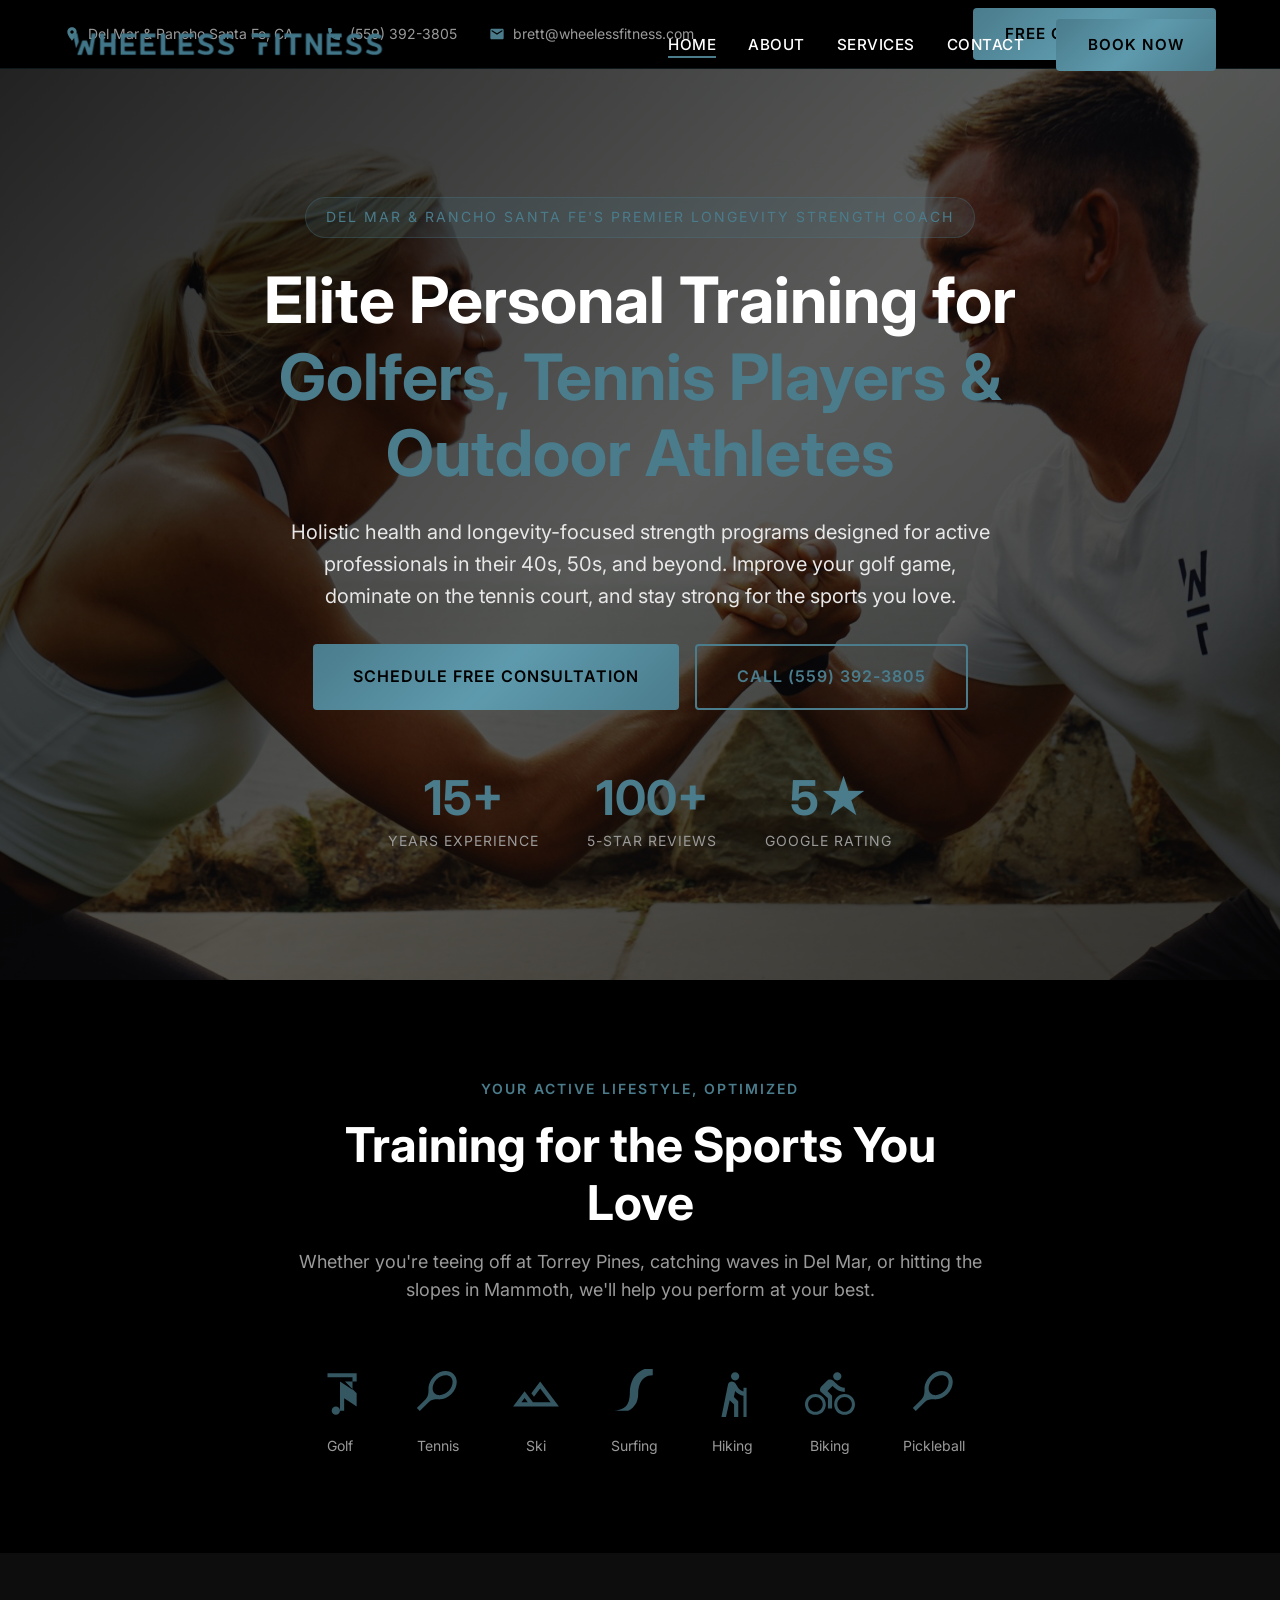
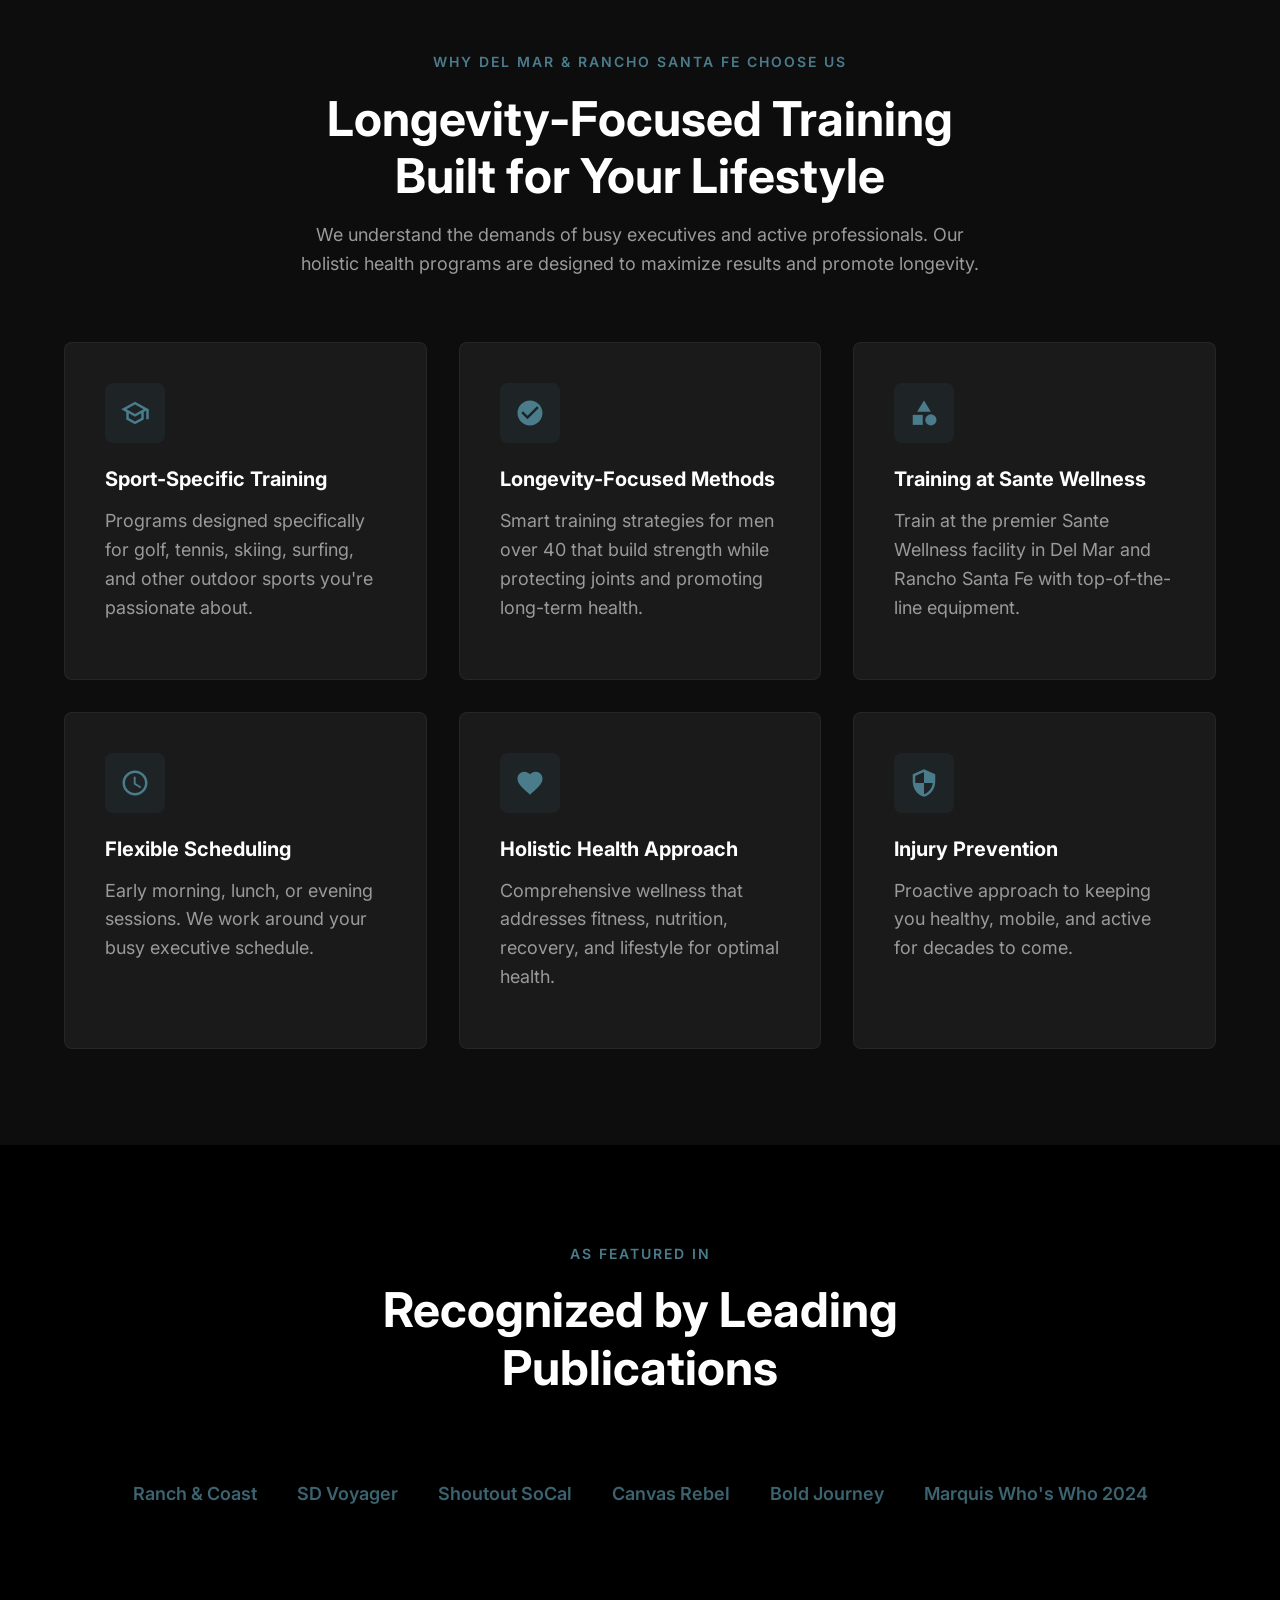
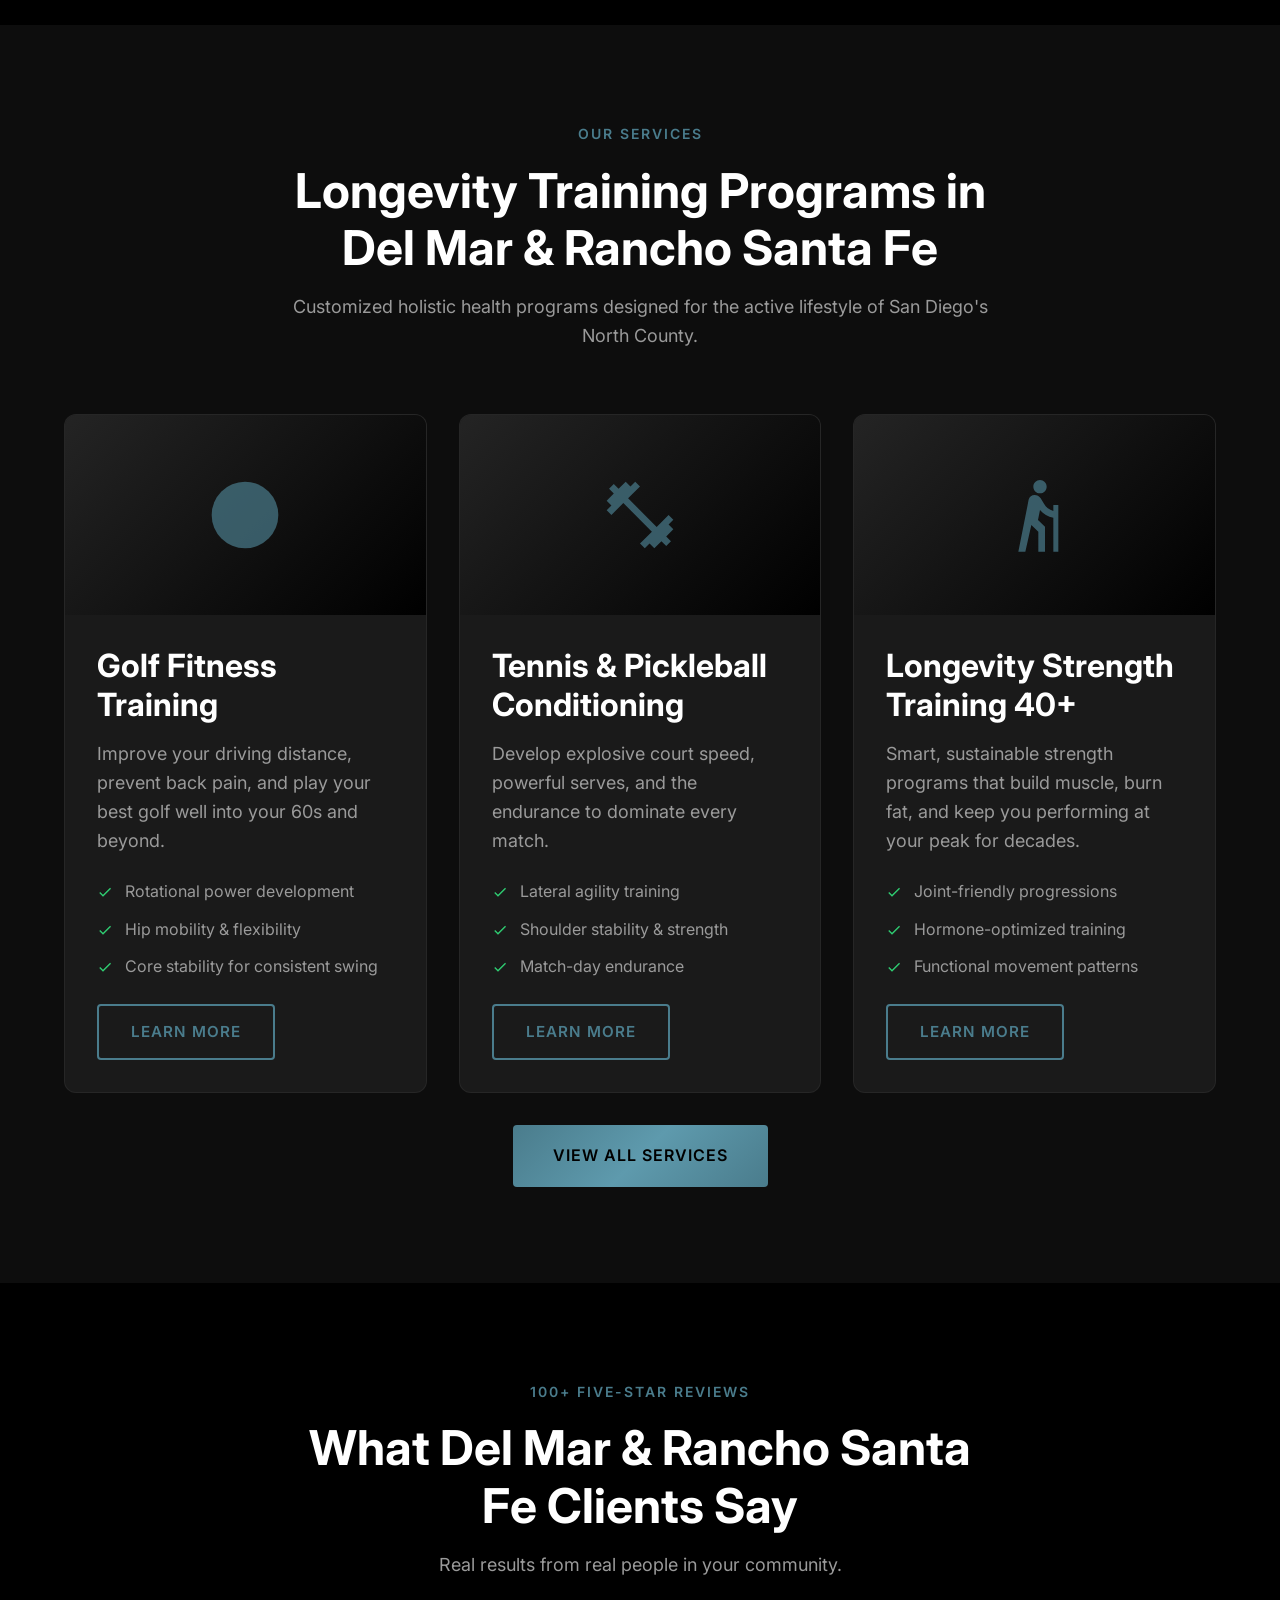
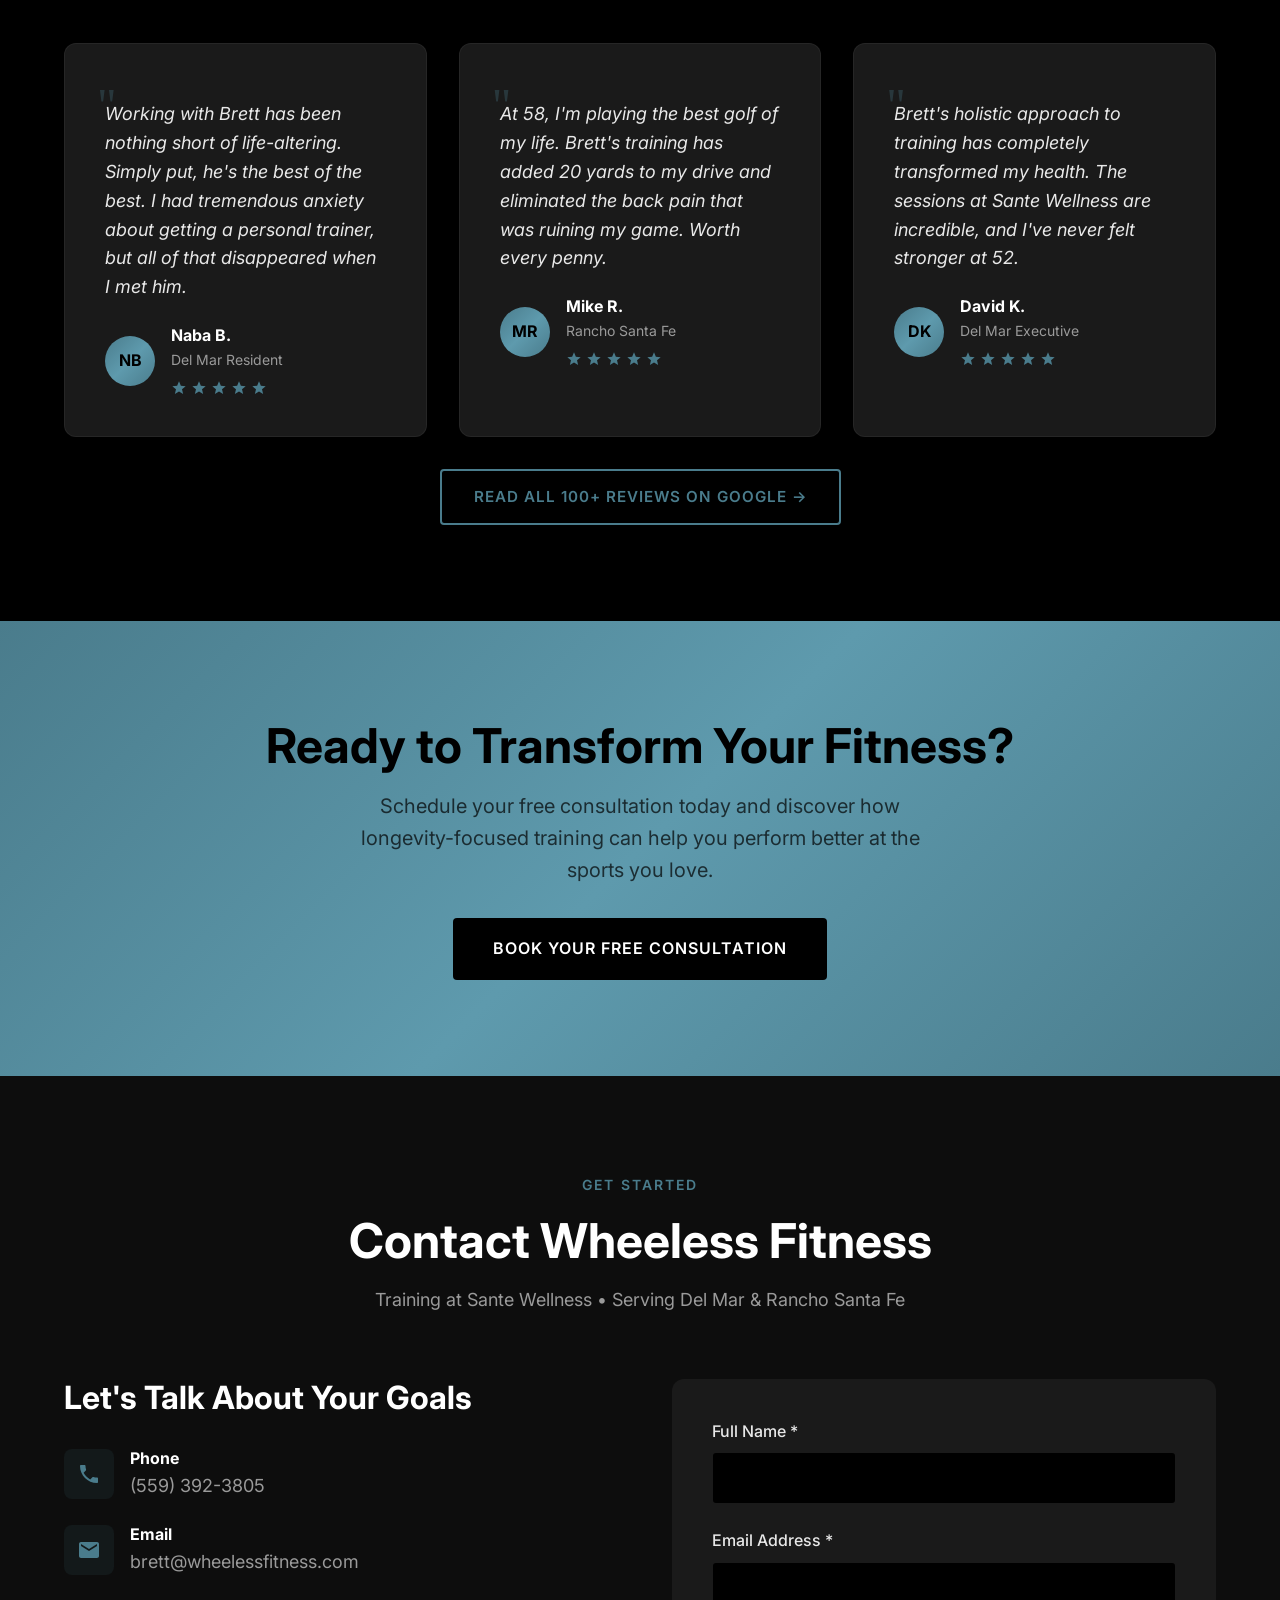
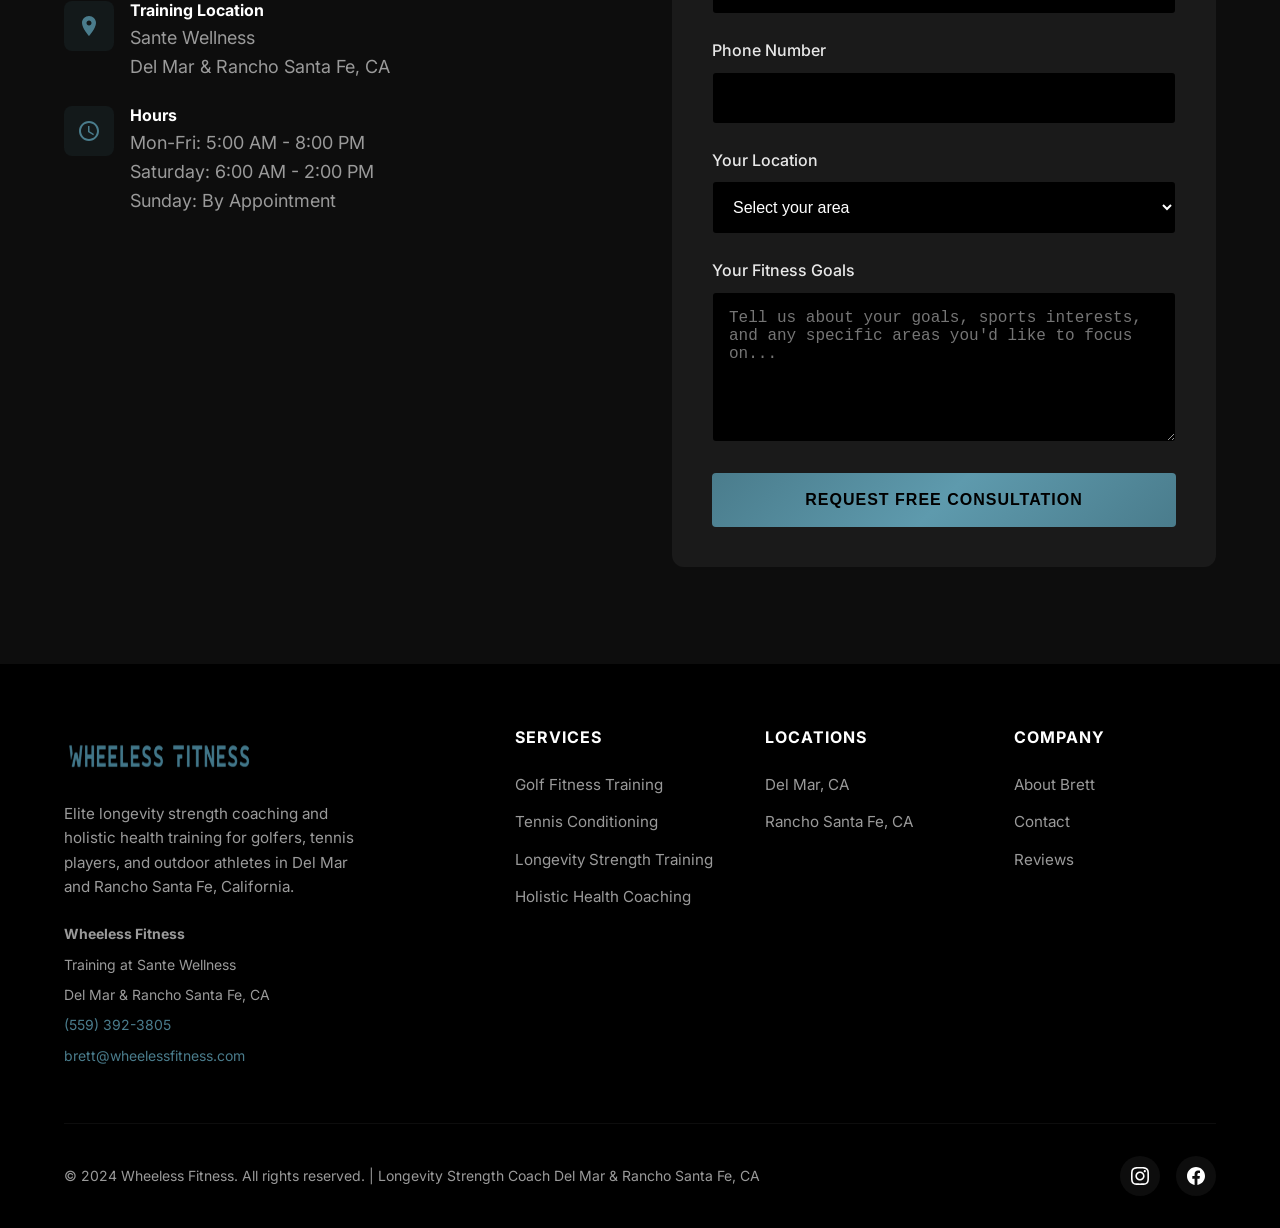
==== index.html @ d17a84c1 "Update sport icons - golf flag, tennis racquet, surfboard, pickleball racquet" ====
<!DOCTYPE html>
<html lang="en">
<head>
    <meta charset="UTF-8">
    <meta name="viewport" content="width=device-width, initial-scale=1.0">
    <meta http-equiv="X-UA-Compatible" content="IE=edge">
    
    <!-- Primary Meta Tags -->
    <title>Personal Trainer Del Mar & Rancho Santa Fe | Wheeless Fitness | Longevity Strength Coach</title>
    <meta name="title" content="Personal Trainer Del Mar & Rancho Santa Fe | Wheeless Fitness | Longevity Strength Coach">
    <meta name="description" content="Elite longevity strength coach and holistic health trainer in Del Mar and Rancho Santa Fe. Specialized training for golfers, tennis players, skiers & outdoor athletes. Training at Sante Wellness. Call (559) 392-3805.">
    <meta name="keywords" content="longevity strength coach Del Mar, holistic health trainer Rancho Santa Fe, personal trainer Del Mar, golf fitness training San Diego, strength training men over 40, tennis fitness training, ski fitness, executive fitness Del Mar, Sante Wellness trainer">
    <meta name="author" content="Wheeless Fitness">
    <meta name="robots" content="index, follow">
    
    <!-- Open Graph / Facebook -->
    <meta property="og:type" content="website">
    <meta property="og:url" content="https://www.wheelessfitness.com/">
    <meta property="og:title" content="Longevity Strength Coach Del Mar & Rancho Santa Fe | Wheeless Fitness">
    <meta property="og:description" content="Elite longevity strength coaching and holistic health training for golfers, tennis players & outdoor athletes in Del Mar and Rancho Santa Fe.">
    <meta property="og:image" content="https://iambarabbas.github.io/wheeless-fitness-rebuild/images/hero-bg.jpg">
    <meta property="og:locale" content="en_US">
    <meta property="og:site_name" content="Wheeless Fitness">

    <!-- Twitter -->
    <meta property="twitter:card" content="summary_large_image">
    <meta property="twitter:url" content="https://www.wheelessfitness.com/">
    <meta property="twitter:title" content="Longevity Strength Coach Del Mar & Rancho Santa Fe | Wheeless Fitness">
    <meta property="twitter:description" content="Elite longevity strength coaching for golfers, tennis players & outdoor athletes in Del Mar and Rancho Santa Fe.">
    <meta property="twitter:image" content="https://iambarabbas.github.io/wheeless-fitness-rebuild/images/hero-bg.jpg">

    <!-- Geo Tags -->
    <meta name="geo.region" content="US-CA">
    <meta name="geo.placename" content="Del Mar, Rancho Santa Fe">
    <meta name="geo.position" content="32.9595;-117.2653">
    <meta name="ICBM" content="32.9595, -117.2653">

    <!-- Canonical -->
    <link rel="canonical" href="https://www.wheelessfitness.com/">

    <!-- Favicon -->
    <link rel="icon" type="image/jpeg" href="images/favicon.jpg">
    <link rel="apple-touch-icon" href="images/favicon.jpg">

    <!-- Fonts -->
    <link rel="preconnect" href="https://fonts.googleapis.com">
    <link rel="preconnect" href="https://fonts.gstatic.com" crossorigin>
    <link href="https://fonts.googleapis.com/css2?family=Inter:wght@400;500;600;700&display=swap" rel="stylesheet">

    <!-- Styles -->
    <link rel="stylesheet" href="css/style.css">

    <!-- Schema.org LocalBusiness Markup -->
    <script type="application/ld+json">
    {
        "@context": "https://schema.org",
        "@type": "LocalBusiness",
        "@id": "https://www.wheelessfitness.com/#business",
        "name": "Wheeless Fitness",
        "alternateName": "Wheeless Fitness Personal Training",
        "description": "Elite longevity strength coaching and holistic health training in Del Mar and Rancho Santa Fe, California. Specialized fitness programs for golfers, tennis players, skiers, and outdoor athletes. Training at Sante Wellness.",
        "url": "https://www.wheelessfitness.com",
        "telephone": "(559) 392-3805",
        "email": "brett@wheelessfitness.com",
        "image": "https://iambarabbas.github.io/wheeless-fitness-rebuild/images/hero-bg.jpg",
        "logo": "https://iambarabbas.github.io/wheeless-fitness-rebuild/images/logo.png",
        "priceRange": "$$$",
        "address": [
            {
                "@type": "PostalAddress",
                "streetAddress": "Del Mar",
                "addressLocality": "Del Mar",
                "addressRegion": "CA",
                "postalCode": "92014",
                "addressCountry": "US"
            },
            {
                "@type": "PostalAddress",
                "streetAddress": "Rancho Santa Fe",
                "addressLocality": "Rancho Santa Fe",
                "addressRegion": "CA",
                "postalCode": "92067",
                "addressCountry": "US"
            }
        ],
        "geo": {
            "@type": "GeoCoordinates",
            "latitude": 32.9595,
            "longitude": -117.2653
        },
        "areaServed": [
            {
                "@type": "City",
                "name": "Del Mar",
                "sameAs": "https://en.wikipedia.org/wiki/Del_Mar,_California"
            },
            {
                "@type": "City",
                "name": "Rancho Santa Fe",
                "sameAs": "https://en.wikipedia.org/wiki/Rancho_Santa_Fe,_California"
            }
        ],
        "openingHoursSpecification": [
            {
                "@type": "OpeningHoursSpecification",
                "dayOfWeek": ["Monday", "Tuesday", "Wednesday", "Thursday", "Friday"],
                "opens": "05:00",
                "closes": "20:00"
            },
            {
                "@type": "OpeningHoursSpecification",
                "dayOfWeek": ["Saturday"],
                "opens": "06:00",
                "closes": "14:00"
            }
        ],
        "sameAs": [
            "https://www.instagram.com/wheelessfitness",
            "https://www.facebook.com/wheelessfitness"
        ],
        "founder": {
            "@type": "Person",
            "name": "Brett Wheeless",
            "jobTitle": "Longevity Strength Coach & Holistic Health Trainer"
        },
        "aggregateRating": {
            "@type": "AggregateRating",
            "ratingValue": "5",
            "reviewCount": "100"
        },
        "hasOfferCatalog": {
            "@type": "OfferCatalog",
            "name": "Personal Training Services",
            "itemListElement": [
                {
                    "@type": "Offer",
                    "itemOffered": {
                        "@type": "Service",
                        "name": "Golf Fitness Training",
                        "description": "Specialized training to improve golf performance, increase driving distance, and prevent injuries."
                    }
                },
                {
                    "@type": "Offer",
                    "itemOffered": {
                        "@type": "Service",
                        "name": "Longevity Strength Coaching",
                        "description": "Holistic health and longevity-focused training at Sante Wellness in Del Mar and Rancho Santa Fe."
                    }
                },
                {
                    "@type": "Offer",
                    "itemOffered": {
                        "@type": "Service",
                        "name": "Strength Training for Men Over 40",
                        "description": "Age-appropriate strength and conditioning programs designed for men in their 40s, 50s, and beyond."
                    }
                }
            ]
        }
    }
    </script>

    <!-- Person Schema for Brett Wheeless -->
    <script type="application/ld+json">
    {
        "@context": "https://schema.org",
        "@type": "Person",
        "name": "Brett Wheeless",
        "jobTitle": "Longevity Strength Coach & Holistic Health Trainer",
        "worksFor": {
            "@type": "LocalBusiness",
            "name": "Wheeless Fitness"
        },
        "description": "Elite longevity strength coach specializing in golf fitness, tennis conditioning, ski performance, and holistic health training for men over 40 in Del Mar and Rancho Santa Fe, California.",
        "knowsAbout": ["Personal Training", "Longevity", "Holistic Health", "Golf Fitness", "Strength Training", "Functional Fitness", "Sports Performance"]
    }
    </script>

    <!-- Service Schema -->
    <script type="application/ld+json">
    {
        "@context": "https://schema.org",
        "@type": "Service",
        "serviceType": "Personal Training",
        "provider": {
            "@type": "LocalBusiness",
            "name": "Wheeless Fitness"
        },
        "areaServed": {
            "@type": "GeoCircle",
            "geoMidpoint": {
                "@type": "GeoCoordinates",
                "latitude": 32.9595,
                "longitude": -117.2653
            },
            "geoRadius": "15 mi"
        },
        "description": "Premium longevity strength coaching and holistic health training for golf, tennis, skiing, and outdoor sports performance in Del Mar and Rancho Santa Fe, CA.",
        "offers": {
            "@type": "Offer",
            "availability": "https://schema.org/InStock",
            "priceSpecification": {
                "@type": "PriceSpecification",
                "priceCurrency": "USD"
            }
        }
    }
    </script>
</head>
<body>
    <!-- NAP Bar -->
    <div class="nap-bar">
        <div class="container">
            <div class="nap-info">
                <div class="nap-item">
                    <svg xmlns="http://www.w3.org/2000/svg" viewBox="0 0 24 24"><path d="M12 2C8.13 2 5 5.13 5 9c0 5.25 7 13 7 13s7-7.75 7-13c0-3.87-3.13-7-7-7zm0 9.5c-1.38 0-2.5-1.12-2.5-2.5s1.12-2.5 2.5-2.5 2.5 1.12 2.5 2.5-1.12 2.5-2.5 2.5z"/></svg>
                    <span>Del Mar & Rancho Santa Fe, CA</span>
                </div>
                <div class="nap-item">
                    <svg xmlns="http://www.w3.org/2000/svg" viewBox="0 0 24 24"><path d="M6.62 10.79c1.44 2.83 3.76 5.14 6.59 6.59l2.2-2.2c.27-.27.67-.36 1.02-.24 1.12.37 2.33.57 3.57.57.55 0 1 .45 1 1V20c0 .55-.45 1-1 1-9.39 0-17-7.61-17-17 0-.55.45-1 1-1h3.5c.55 0 1 .45 1 1 0 1.25.2 2.45.57 3.57.11.35.03.74-.25 1.02l-2.2 2.2z"/></svg>
                    <a href="tel:+15593923805">(559) 392-3805</a>
                </div>
                <div class="nap-item">
                    <svg xmlns="http://www.w3.org/2000/svg" viewBox="0 0 24 24"><path d="M20 4H4c-1.1 0-1.99.9-1.99 2L2 18c0 1.1.9 2 2 2h16c1.1 0 2-.9 2-2V6c0-1.1-.9-2-2-2zm0 4l-8 5-8-5V6l8 5 8-5v2z"/></svg>
                    <a href="mailto:brett@wheelessfitness.com">brett@wheelessfitness.com</a>
                </div>
            </div>
            <a href="#contact" class="btn btn-primary">Free Consultation</a>
        </div>
    </div>

    <!-- Header -->
    <header>
        <div class="header-main">
            <div class="container">
                <a href="index.html" class="logo">
                    <img src="images/logo.png" alt="Wheeless Fitness - Longevity Strength Coach Del Mar Rancho Santa Fe" width="188" height="29">
                </a>
                <nav>
                    <ul id="nav-menu">
                        <li><a href="index.html" class="active">Home</a></li>
                        <li><a href="about.html">About</a></li>
                        <li><a href="services.html">Services</a></li>
                        <li><a href="contact.html">Contact</a></li>
                        <li><a href="#contact" class="btn btn-primary">Book Now</a></li>
                    </ul>
                </nav>
                <button class="mobile-toggle" aria-label="Toggle menu" id="mobile-toggle">
                    <span></span>
                    <span></span>
                    <span></span>
                </button>
            </div>
        </div>
    </header>

    <!-- Hero Section -->
    <section class="hero">
        <div class="hero-bg">
            <img src="images/hero-bg.jpg" alt="Personal Training Session in Del Mar California" width="2500" height="1628" loading="eager">
        </div>
        <div class="hero-overlay"></div>
        <div class="hero-content">
            <span class="hero-badge">Del Mar & Rancho Santa Fe's Premier Longevity Strength Coach</span>
            <h1>Elite Personal Training for <span class="highlight">Golfers, Tennis Players & Outdoor Athletes</span></h1>
            <p>Holistic health and longevity-focused strength programs designed for active professionals in their 40s, 50s, and beyond. Improve your golf game, dominate on the tennis court, and stay strong for the sports you love.</p>
            <div class="hero-ctas">
                <a href="#contact" class="btn btn-primary btn-large">Schedule Free Consultation</a>
                <a href="tel:+15593923805" class="btn btn-outline btn-large">Call (559) 392-3805</a>
            </div>
            <div class="hero-stats">
                <div class="stat">
                    <div class="stat-number">15+</div>
                    <div class="stat-label">Years Experience</div>
                </div>
                <div class="stat">
                    <div class="stat-number">100+</div>
                    <div class="stat-label">5-Star Reviews</div>
                </div>
                <div class="stat">
                    <div class="stat-number">5★</div>
                    <div class="stat-label">Google Rating</div>
                </div>
            </div>
        </div>
    </section>

    <!-- Sports We Train For -->
    <section class="bg-darker">
        <div class="container">
            <div class="section-header">
                <span class="section-badge">Your Active Lifestyle, Optimized</span>
                <h2>Training for the Sports You Love</h2>
                <p>Whether you're teeing off at Torrey Pines, catching waves in Del Mar, or hitting the slopes in Mammoth, we'll help you perform at your best.</p>
            </div>
            <div class="sports-grid">
                <div class="sport-item">
                    <!-- Golf Flag -->
                    <svg xmlns="http://www.w3.org/2000/svg" viewBox="0 0 24 24" fill="currentColor"><path d="M14.4 6H20v5.6L14.4 6zM20 2H6v2h12v6l-6-4v14h2V14l6 4V2z"/><circle cx="10" cy="20" r="2"/></svg>
                    <span>Golf</span>
                </div>
                <div class="sport-item">
                    <!-- Tennis Racquet -->
                    <svg xmlns="http://www.w3.org/2000/svg" viewBox="0 0 24 24" fill="currentColor"><path d="M19.52 2.49c-2.34-2.34-6.62-1.87-9.55 1.06-1.6 1.6-2.52 3.87-2.54 5.46-.02 1.58.26 3.89-1.35 5.5l-4.24 4.24 1.42 1.42 4.24-4.24c1.61-1.61 3.92-1.33 5.5-1.35 1.59-.02 3.86-.94 5.46-2.54 2.92-2.93 3.4-7.21 1.06-9.55zm-9.2 9.19c-1.53-1.53-1.05-4.61 1.06-6.72s5.19-2.59 6.72-1.06c1.53 1.53 1.05 4.61-1.06 6.72s-5.18 2.59-6.72 1.06z"/></svg>
                    <span>Tennis</span>
                </div>
                <div class="sport-item">
                    <!-- Ski/Mountain -->
                    <svg xmlns="http://www.w3.org/2000/svg" viewBox="0 0 24 24" fill="currentColor"><path d="M14 6l-4.22 5.63 1.25 1.67L14 9.33 19 16h-8.46l-4.01-5.37L1 18h22L14 6zM5 16l1.52-2.03L8.04 16H5z"/></svg>
                    <span>Ski</span>
                </div>
                <div class="sport-item">
                    <!-- Surfboard/Wave -->
                    <svg xmlns="http://www.w3.org/2000/svg" viewBox="0 0 24 24" fill="currentColor"><path d="M21 3c-1.5 0-2.79.38-3.77 1.02C15.54 5.19 14 7.5 14 12c0 3.23-1.23 5.32-2.62 6.54C10.14 19.65 9 20 9 20H3s3.5-.5 5-2c.72-.72 1.17-1.64 1.44-2.5.2-.64.33-1.3.41-1.94.03-.21.05-.41.07-.6.07-.63.08-1.15.08-1.46 0-5 2-9 6-11 1.5-.75 3.5-1.5 5-1.5V3z"/></svg>
                    <span>Surfing</span>
                </div>
                <div class="sport-item">
                    <!-- Hiking Person -->
                    <svg xmlns="http://www.w3.org/2000/svg" viewBox="0 0 24 24" fill="currentColor"><path d="M13.5 5.5c1.1 0 2-.9 2-2s-.9-2-2-2-2 .9-2 2 .9 2 2 2zm4 5.28c-1.23-.37-2.22-1.17-2.8-2.18l-1-1.6c-.41-.65-1.11-1-1.84-1-.78 0-1.59.5-1.78 1.44S7 23 7 23h2.1l1.8-8 2.1 2v6h2v-7.5l-2.1-2 .6-3c1 1.15 2.41 2.01 4 2.34V23H19V9h-1.5v1.78z"/></svg>
                    <span>Hiking</span>
                </div>
                <div class="sport-item">
                    <!-- Biking -->
                    <svg xmlns="http://www.w3.org/2000/svg" viewBox="0 0 24 24" fill="currentColor"><path d="M15.5 5.5c1.1 0 2-.9 2-2s-.9-2-2-2-2 .9-2 2 .9 2 2 2zM5 12c-2.8 0-5 2.2-5 5s2.2 5 5 5 5-2.2 5-5-2.2-5-5-5zm0 8.5c-1.9 0-3.5-1.6-3.5-3.5s1.6-3.5 3.5-3.5 3.5 1.6 3.5 3.5-1.6 3.5-3.5 3.5zm5.8-10l2.4-2.4.8.8c1.3 1.3 3 2.1 5.1 2.1V9c-1.5 0-2.7-.6-3.6-1.5l-1.9-1.9c-.5-.4-1-.6-1.6-.6s-1.1.2-1.4.6L7.8 8.4c-.4.4-.6.9-.6 1.4 0 .6.2 1.1.6 1.4L11 14v5h2v-6.2l-2.2-2.3zM19 12c-2.8 0-5 2.2-5 5s2.2 5 5 5 5-2.2 5-5-2.2-5-5-5zm0 8.5c-1.9 0-3.5-1.6-3.5-3.5s1.6-3.5 3.5-3.5 3.5 1.6 3.5 3.5-1.6 3.5-3.5 3.5z"/></svg>
                    <span>Biking</span>
                </div>
                <div class="sport-item">
                    <!-- Pickleball (Racquet) -->
                    <svg xmlns="http://www.w3.org/2000/svg" viewBox="0 0 24 24" fill="currentColor"><path d="M19.52 2.49c-2.34-2.34-6.62-1.87-9.55 1.06-1.6 1.6-2.52 3.87-2.54 5.46-.02 1.58.26 3.89-1.35 5.5l-4.24 4.24 1.42 1.42 4.24-4.24c1.61-1.61 3.92-1.33 5.5-1.35 1.59-.02 3.86-.94 5.46-2.54 2.92-2.93 3.4-7.21 1.06-9.55zm-9.2 9.19c-1.53-1.53-1.05-4.61 1.06-6.72s5.19-2.59 6.72-1.06c1.53 1.53 1.05 4.61-1.06 6.72s-5.18 2.59-6.72 1.06z"/></svg>
                    <span>Pickleball</span>
                </div>
            </div>
        </div>
    </section>

    <!-- Why Choose Us -->
    <section>
        <div class="container">
            <div class="section-header">
                <span class="section-badge">Why Del Mar & Rancho Santa Fe Choose Us</span>
                <h2>Longevity-Focused Training Built for Your Lifestyle</h2>
                <p>We understand the demands of busy executives and active professionals. Our holistic health programs are designed to maximize results and promote longevity.</p>
            </div>
            <div class="features-grid">
                <div class="feature-card">
                    <div class="feature-icon">
                        <svg xmlns="http://www.w3.org/2000/svg" viewBox="0 0 24 24"><path d="M12 3L1 9l4 2.18v6L12 21l7-3.82v-6l2-1.09V17h2V9L12 3zm6.82 6L12 12.72 5.18 9 12 5.28 18.82 9zM17 15.99l-5 2.73-5-2.73v-3.72L12 15l5-2.73v3.72z"/></svg>
                    </div>
                    <h3>Sport-Specific Training</h3>
                    <p>Programs designed specifically for golf, tennis, skiing, surfing, and other outdoor sports you're passionate about.</p>
                </div>
                <div class="feature-card">
                    <div class="feature-icon">
                        <svg xmlns="http://www.w3.org/2000/svg" viewBox="0 0 24 24"><path d="M12 2C6.48 2 2 6.48 2 12s4.48 10 10 10 10-4.48 10-10S17.52 2 12 2zm-2 15l-5-5 1.41-1.41L10 14.17l7.59-7.59L19 8l-9 9z"/></svg>
                    </div>
                    <h3>Longevity-Focused Methods</h3>
                    <p>Smart training strategies for men over 40 that build strength while protecting joints and promoting long-term health.</p>
                </div>
                <div class="feature-card">
                    <div class="feature-icon">
                        <svg xmlns="http://www.w3.org/2000/svg" viewBox="0 0 24 24"><path d="M12 2l-5.5 9h11z"/><circle cx="17.5" cy="17.5" r="4.5"/><path d="M3 13.5h8v8H3z"/></svg>
                    </div>
                    <h3>Training at Sante Wellness</h3>
                    <p>Train at the premier Sante Wellness facility in Del Mar and Rancho Santa Fe with top-of-the-line equipment.</p>
                </div>
                <div class="feature-card">
                    <div class="feature-icon">
                        <svg xmlns="http://www.w3.org/2000/svg" viewBox="0 0 24 24"><path d="M11.99 2C6.47 2 2 6.48 2 12s4.47 10 9.99 10C17.52 22 22 17.52 22 12S17.52 2 11.99 2zM12 20c-4.42 0-8-3.58-8-8s3.58-8 8-8 8 3.58 8 8-3.58 8-8 8zm.5-13H11v6l5.25 3.15.75-1.23-4.5-2.67z"/></svg>
                    </div>
                    <h3>Flexible Scheduling</h3>
                    <p>Early morning, lunch, or evening sessions. We work around your busy executive schedule.</p>
                </div>
                <div class="feature-card">
                    <div class="feature-icon">
                        <svg xmlns="http://www.w3.org/2000/svg" viewBox="0 0 24 24"><path d="M12 21.35l-1.45-1.32C5.4 15.36 2 12.28 2 8.5 2 5.42 4.42 3 7.5 3c1.74 0 3.41.81 4.5 2.09C13.09 3.81 14.76 3 16.5 3 19.58 3 22 5.42 22 8.5c0 3.78-3.4 6.86-8.55 11.54L12 21.35z"/></svg>
                    </div>
                    <h3>Holistic Health Approach</h3>
                    <p>Comprehensive wellness that addresses fitness, nutrition, recovery, and lifestyle for optimal health.</p>
                </div>
                <div class="feature-card">
                    <div class="feature-icon">
                        <svg xmlns="http://www.w3.org/2000/svg" viewBox="0 0 24 24"><path d="M12 1L3 5v6c0 5.55 3.84 10.74 9 12 5.16-1.26 9-6.45 9-12V5l-9-4zm0 10.99h7c-.53 4.12-3.28 7.79-7 8.94V12H5V6.3l7-3.11v8.8z"/></svg>
                    </div>
                    <h3>Injury Prevention</h3>
                    <p>Proactive approach to keeping you healthy, mobile, and active for decades to come.</p>
                </div>
            </div>
        </div>
    </section>

    <!-- As Featured In -->
    <section class="bg-darker">
        <div class="container">
            <div class="section-header">
                <span class="section-badge">As Featured In</span>
                <h2>Recognized by Leading Publications</h2>
            </div>
            <div class="press-logos" style="display: flex; flex-wrap: wrap; justify-content: center; align-items: center; gap: 40px; padding: 20px 0;">
                <div class="press-item" style="text-align: center; opacity: 0.8;">
                    <span style="font-size: 18px; font-weight: 600; color: #4A7C8C;">Ranch & Coast</span>
                </div>
                <div class="press-item" style="text-align: center; opacity: 0.8;">
                    <span style="font-size: 18px; font-weight: 600; color: #4A7C8C;">SD Voyager</span>
                </div>
                <div class="press-item" style="text-align: center; opacity: 0.8;">
                    <span style="font-size: 18px; font-weight: 600; color: #4A7C8C;">Shoutout SoCal</span>
                </div>
                <div class="press-item" style="text-align: center; opacity: 0.8;">
                    <span style="font-size: 18px; font-weight: 600; color: #4A7C8C;">Canvas Rebel</span>
                </div>
                <div class="press-item" style="text-align: center; opacity: 0.8;">
                    <span style="font-size: 18px; font-weight: 600; color: #4A7C8C;">Bold Journey</span>
                </div>
                <div class="press-item" style="text-align: center; opacity: 0.8;">
                    <span style="font-size: 18px; font-weight: 600; color: #4A7C8C;">Marquis Who's Who 2024</span>
                </div>
            </div>
        </div>
    </section>

    <!-- Services Preview -->
    <section>
        <div class="container">
            <div class="section-header">
                <span class="section-badge">Our Services</span>
                <h2>Longevity Training Programs in Del Mar & Rancho Santa Fe</h2>
                <p>Customized holistic health programs designed for the active lifestyle of San Diego's North County.</p>
            </div>
            <div class="services-grid">
                <div class="service-card">
                    <div class="service-image">
                        <svg xmlns="http://www.w3.org/2000/svg" viewBox="0 0 24 24"><circle cx="12" cy="12" r="10"/></svg>
                    </div>
                    <div class="service-content">
                        <h3>Golf Fitness Training</h3>
                        <p>Improve your driving distance, prevent back pain, and play your best golf well into your 60s and beyond.</p>
                        <ul>
                            <li><svg xmlns="http://www.w3.org/2000/svg" viewBox="0 0 24 24"><path d="M9 16.17L4.83 12l-1.42 1.41L9 19 21 7l-1.41-1.41z"/></svg>Rotational power development</li>
                            <li><svg xmlns="http://www.w3.org/2000/svg" viewBox="0 0 24 24"><path d="M9 16.17L4.83 12l-1.42 1.41L9 19 21 7l-1.41-1.41z"/></svg>Hip mobility & flexibility</li>
                            <li><svg xmlns="http://www.w3.org/2000/svg" viewBox="0 0 24 24"><path d="M9 16.17L4.83 12l-1.42 1.41L9 19 21 7l-1.41-1.41z"/></svg>Core stability for consistent swing</li>
                        </ul>
                        <a href="services.html#golf" class="btn btn-outline">Learn More</a>
                    </div>
                </div>
                <div class="service-card">
                    <div class="service-image">
                        <svg xmlns="http://www.w3.org/2000/svg" viewBox="0 0 24 24"><path d="M20.57 14.86L22 13.43 20.57 12 17 15.57 8.43 7 12 3.43 10.57 2 9.14 3.43 7.71 2 5.57 4.14 4.14 2.71 2.71 4.14l1.43 1.43L2 7.71l1.43 1.43L2 10.57 3.43 12 7 8.43 15.57 17 12 20.57 13.43 22l1.43-1.43L16.29 22l2.14-2.14 1.43 1.43 1.43-1.43-1.43-1.43L22 16.29z"/></svg>
                    </div>
                    <div class="service-content">
                        <h3>Tennis & Pickleball Conditioning</h3>
                        <p>Develop explosive court speed, powerful serves, and the endurance to dominate every match.</p>
                        <ul>
                            <li><svg xmlns="http://www.w3.org/2000/svg" viewBox="0 0 24 24"><path d="M9 16.17L4.83 12l-1.42 1.41L9 19 21 7l-1.41-1.41z"/></svg>Lateral agility training</li>
                            <li><svg xmlns="http://www.w3.org/2000/svg" viewBox="0 0 24 24"><path d="M9 16.17L4.83 12l-1.42 1.41L9 19 21 7l-1.41-1.41z"/></svg>Shoulder stability & strength</li>
                            <li><svg xmlns="http://www.w3.org/2000/svg" viewBox="0 0 24 24"><path d="M9 16.17L4.83 12l-1.42 1.41L9 19 21 7l-1.41-1.41z"/></svg>Match-day endurance</li>
                        </ul>
                        <a href="services.html#tennis" class="btn btn-outline">Learn More</a>
                    </div>
                </div>
                <div class="service-card">
                    <div class="service-image">
                        <svg xmlns="http://www.w3.org/2000/svg" viewBox="0 0 24 24"><path d="M13.5 5.5c1.1 0 2-.9 2-2s-.9-2-2-2-2 .9-2 2 .9 2 2 2zM9.8 8.9L7 23h2.1l1.8-8 2.1 2v6h2v-7.5l-2.1-2 .6-3c1 1.15 2.41 2.01 4 2.34V23H19V9h-1.5v1.78c-1.23-.37-2.22-1.17-2.8-2.18l-1-1.6c-.41-.65-1.11-1-1.84-1-.78 0-1.59.5-1.78 1.44z"/></svg>
                    </div>
                    <div class="service-content">
                        <h3>Longevity Strength Training 40+</h3>
                        <p>Smart, sustainable strength programs that build muscle, burn fat, and keep you performing at your peak for decades.</p>
                        <ul>
                            <li><svg xmlns="http://www.w3.org/2000/svg" viewBox="0 0 24 24"><path d="M9 16.17L4.83 12l-1.42 1.41L9 19 21 7l-1.41-1.41z"/></svg>Joint-friendly progressions</li>
                            <li><svg xmlns="http://www.w3.org/2000/svg" viewBox="0 0 24 24"><path d="M9 16.17L4.83 12l-1.42 1.41L9 19 21 7l-1.41-1.41z"/></svg>Hormone-optimized training</li>
                            <li><svg xmlns="http://www.w3.org/2000/svg" viewBox="0 0 24 24"><path d="M9 16.17L4.83 12l-1.42 1.41L9 19 21 7l-1.41-1.41z"/></svg>Functional movement patterns</li>
                        </ul>
                        <a href="services.html#strength" class="btn btn-outline">Learn More</a>
                    </div>
                </div>
            </div>
            <div class="text-center mt-2">
                <a href="services.html" class="btn btn-primary btn-large">View All Services</a>
            </div>
        </div>
    </section>

    <!-- Testimonials -->
    <section class="testimonials-section">
        <div class="container">
            <div class="section-header">
                <span class="section-badge">100+ Five-Star Reviews</span>
                <h2>What Del Mar & Rancho Santa Fe Clients Say</h2>
                <p>Real results from real people in your community.</p>
            </div>
            <div class="testimonials-grid">
                <div class="testimonial-card">
                    <span class="testimonial-quote">"</span>
                    <p class="testimonial-text">Working with Brett has been nothing short of life-altering. Simply put, he's the best of the best. I had tremendous anxiety about getting a personal trainer, but all of that disappeared when I met him.</p>
                    <div class="testimonial-author">
                        <div class="testimonial-avatar">NB</div>
                        <div class="testimonial-info">
                            <h4>Naba B.</h4>
                            <p>Del Mar Resident</p>
                            <div class="stars">
                                <svg xmlns="http://www.w3.org/2000/svg" viewBox="0 0 24 24"><path d="M12 17.27L18.18 21l-1.64-7.03L22 9.24l-7.19-.61L12 2 9.19 8.63 2 9.24l5.46 4.73L5.82 21z"/></svg>
                                <svg xmlns="http://www.w3.org/2000/svg" viewBox="0 0 24 24"><path d="M12 17.27L18.18 21l-1.64-7.03L22 9.24l-7.19-.61L12 2 9.19 8.63 2 9.24l5.46 4.73L5.82 21z"/></svg>
                                <svg xmlns="http://www.w3.org/2000/svg" viewBox="0 0 24 24"><path d="M12 17.27L18.18 21l-1.64-7.03L22 9.24l-7.19-.61L12 2 9.19 8.63 2 9.24l5.46 4.73L5.82 21z"/></svg>
                                <svg xmlns="http://www.w3.org/2000/svg" viewBox="0 0 24 24"><path d="M12 17.27L18.18 21l-1.64-7.03L22 9.24l-7.19-.61L12 2 9.19 8.63 2 9.24l5.46 4.73L5.82 21z"/></svg>
                                <svg xmlns="http://www.w3.org/2000/svg" viewBox="0 0 24 24"><path d="M12 17.27L18.18 21l-1.64-7.03L22 9.24l-7.19-.61L12 2 9.19 8.63 2 9.24l5.46 4.73L5.82 21z"/></svg>
                            </div>
                        </div>
                    </div>
                </div>
                <div class="testimonial-card">
                    <span class="testimonial-quote">"</span>
                    <p class="testimonial-text">At 58, I'm playing the best golf of my life. Brett's training has added 20 yards to my drive and eliminated the back pain that was ruining my game. Worth every penny.</p>
                    <div class="testimonial-author">
                        <div class="testimonial-avatar">MR</div>
                        <div class="testimonial-info">
                            <h4>Mike R.</h4>
                            <p>Rancho Santa Fe</p>
                            <div class="stars">
                                <svg xmlns="http://www.w3.org/2000/svg" viewBox="0 0 24 24"><path d="M12 17.27L18.18 21l-1.64-7.03L22 9.24l-7.19-.61L12 2 9.19 8.63 2 9.24l5.46 4.73L5.82 21z"/></svg>
                                <svg xmlns="http://www.w3.org/2000/svg" viewBox="0 0 24 24"><path d="M12 17.27L18.18 21l-1.64-7.03L22 9.24l-7.19-.61L12 2 9.19 8.63 2 9.24l5.46 4.73L5.82 21z"/></svg>
                                <svg xmlns="http://www.w3.org/2000/svg" viewBox="0 0 24 24"><path d="M12 17.27L18.18 21l-1.64-7.03L22 9.24l-7.19-.61L12 2 9.19 8.63 2 9.24l5.46 4.73L5.82 21z"/></svg>
                                <svg xmlns="http://www.w3.org/2000/svg" viewBox="0 0 24 24"><path d="M12 17.27L18.18 21l-1.64-7.03L22 9.24l-7.19-.61L12 2 9.19 8.63 2 9.24l5.46 4.73L5.82 21z"/></svg>
                                <svg xmlns="http://www.w3.org/2000/svg" viewBox="0 0 24 24"><path d="M12 17.27L18.18 21l-1.64-7.03L22 9.24l-7.19-.61L12 2 9.19 8.63 2 9.24l5.46 4.73L5.82 21z"/></svg>
                            </div>
                        </div>
                    </div>
                </div>
                <div class="testimonial-card">
                    <span class="testimonial-quote">"</span>
                    <p class="testimonial-text">Brett's holistic approach to training has completely transformed my health. The sessions at Sante Wellness are incredible, and I've never felt stronger at 52.</p>
                    <div class="testimonial-author">
                        <div class="testimonial-avatar">DK</div>
                        <div class="testimonial-info">
                            <h4>David K.</h4>
                            <p>Del Mar Executive</p>
                            <div class="stars">
                                <svg xmlns="http://www.w3.org/2000/svg" viewBox="0 0 24 24"><path d="M12 17.27L18.18 21l-1.64-7.03L22 9.24l-7.19-.61L12 2 9.19 8.63 2 9.24l5.46 4.73L5.82 21z"/></svg>
                                <svg xmlns="http://www.w3.org/2000/svg" viewBox="0 0 24 24"><path d="M12 17.27L18.18 21l-1.64-7.03L22 9.24l-7.19-.61L12 2 9.19 8.63 2 9.24l5.46 4.73L5.82 21z"/></svg>
                                <svg xmlns="http://www.w3.org/2000/svg" viewBox="0 0 24 24"><path d="M12 17.27L18.18 21l-1.64-7.03L22 9.24l-7.19-.61L12 2 9.19 8.63 2 9.24l5.46 4.73L5.82 21z"/></svg>
                                <svg xmlns="http://www.w3.org/2000/svg" viewBox="0 0 24 24"><path d="M12 17.27L18.18 21l-1.64-7.03L22 9.24l-7.19-.61L12 2 9.19 8.63 2 9.24l5.46 4.73L5.82 21z"/></svg>
                                <svg xmlns="http://www.w3.org/2000/svg" viewBox="0 0 24 24"><path d="M12 17.27L18.18 21l-1.64-7.03L22 9.24l-7.19-.61L12 2 9.19 8.63 2 9.24l5.46 4.73L5.82 21z"/></svg>
                            </div>
                        </div>
                    </div>
                </div>
            </div>
            <div class="text-center mt-2">
                <a href="https://www.google.com/search?q=wheeless+fitness+reviews" target="_blank" class="btn btn-outline">Read All 100+ Reviews on Google →</a>
            </div>
        </div>
    </section>

    <!-- CTA Section -->
    <section class="cta-section">
        <div class="container">
            <h2>Ready to Transform Your Fitness?</h2>
            <p>Schedule your free consultation today and discover how longevity-focused training can help you perform better at the sports you love.</p>
            <a href="#contact" class="btn btn-large">Book Your Free Consultation</a>
        </div>
    </section>

    <!-- Contact Section -->
    <section id="contact">
        <div class="container">
            <div class="section-header">
                <span class="section-badge">Get Started</span>
                <h2>Contact Wheeless Fitness</h2>
                <p>Training at Sante Wellness • Serving Del Mar & Rancho Santa Fe</p>
            </div>
            <div class="contact-grid">
                <div class="contact-info">
                    <h3>Let's Talk About Your Goals</h3>
                    <div class="contact-item">
                        <div class="contact-item-icon">
                            <svg xmlns="http://www.w3.org/2000/svg" viewBox="0 0 24 24"><path d="M6.62 10.79c1.44 2.83 3.76 5.14 6.59 6.59l2.2-2.2c.27-.27.67-.36 1.02-.24 1.12.37 2.33.57 3.57.57.55 0 1 .45 1 1V20c0 .55-.45 1-1 1-9.39 0-17-7.61-17-17 0-.55.45-1 1-1h3.5c.55 0 1 .45 1 1 0 1.25.2 2.45.57 3.57.11.35.03.74-.25 1.02l-2.2 2.2z"/></svg>
                        </div>
                        <div class="contact-item-content">
                            <h4>Phone</h4>
                            <p><a href="tel:+15593923805">(559) 392-3805</a></p>
                        </div>
                    </div>
                    <div class="contact-item">
                        <div class="contact-item-icon">
                            <svg xmlns="http://www.w3.org/2000/svg" viewBox="0 0 24 24"><path d="M20 4H4c-1.1 0-1.99.9-1.99 2L2 18c0 1.1.9 2 2 2h16c1.1 0 2-.9 2-2V6c0-1.1-.9-2-2-2zm0 4l-8 5-8-5V6l8 5 8-5v2z"/></svg>
                        </div>
                        <div class="contact-item-content">
                            <h4>Email</h4>
                            <p><a href="mailto:brett@wheelessfitness.com">brett@wheelessfitness.com</a></p>
                        </div>
                    </div>
                    <div class="contact-item">
                        <div class="contact-item-icon">
                            <svg xmlns="http://www.w3.org/2000/svg" viewBox="0 0 24 24"><path d="M12 2C8.13 2 5 5.13 5 9c0 5.25 7 13 7 13s7-7.75 7-13c0-3.87-3.13-7-7-7zm0 9.5c-1.38 0-2.5-1.12-2.5-2.5s1.12-2.5 2.5-2.5 2.5 1.12 2.5 2.5-1.12 2.5-2.5 2.5z"/></svg>
                        </div>
                        <div class="contact-item-content">
                            <h4>Training Location</h4>
                            <p>Sante Wellness<br>Del Mar & Rancho Santa Fe, CA</p>
                        </div>
                    </div>
                    <div class="contact-item">
                        <div class="contact-item-icon">
                            <svg xmlns="http://www.w3.org/2000/svg" viewBox="0 0 24 24"><path d="M11.99 2C6.47 2 2 6.48 2 12s4.47 10 9.99 10C17.52 22 22 17.52 22 12S17.52 2 11.99 2zM12 20c-4.42 0-8-3.58-8-8s3.58-8 8-8 8 3.58 8 8-3.58 8-8 8zm.5-13H11v6l5.25 3.15.75-1.23-4.5-2.67z"/></svg>
                        </div>
                        <div class="contact-item-content">
                            <h4>Hours</h4>
                            <p>Mon-Fri: 5:00 AM - 8:00 PM<br>Saturday: 6:00 AM - 2:00 PM<br>Sunday: By Appointment</p>
                        </div>
                    </div>
                </div>
                <div class="contact-form">
                    <form action="#" method="POST">
                        <div class="form-group">
                            <label for="name">Full Name *</label>
                            <input type="text" id="name" name="name" required>
                        </div>
                        <div class="form-group">
                            <label for="email">Email Address *</label>
                            <input type="email" id="email" name="email" required>
                        </div>
                        <div class="form-group">
                            <label for="phone">Phone Number</label>
                            <input type="tel" id="phone" name="phone">
                        </div>
                        <div class="form-group">
                            <label for="location">Your Location</label>
                            <select id="location" name="location">
                                <option value="">Select your area</option>
                                <option value="del-mar">Del Mar</option>
                                <option value="rancho-santa-fe">Rancho Santa Fe</option>
                                <option value="other">Other</option>
                            </select>
                        </div>
                        <div class="form-group">
                            <label for="goals">Your Fitness Goals</label>
                            <textarea id="goals" name="goals" placeholder="Tell us about your goals, sports interests, and any specific areas you'd like to focus on..."></textarea>
                        </div>
                        <button type="submit" class="btn btn-primary btn-large" style="width: 100%;">Request Free Consultation</button>
                    </form>
                </div>
            </div>
        </div>
    </section>

    <!-- Footer -->
    <footer>
        <div class="container">
            <div class="footer-grid">
                <div class="footer-brand">
                    <img src="images/logo.png" alt="Wheeless Fitness Logo" width="188" height="29">
                    <p>Elite longevity strength coaching and holistic health training for golfers, tennis players, and outdoor athletes in Del Mar and Rancho Santa Fe, California.</p>
                    <div class="footer-nap">
                        <p><strong>Wheeless Fitness</strong></p>
                        <p>Training at Sante Wellness</p>
                        <p>Del Mar & Rancho Santa Fe, CA</p>
                        <p><a href="tel:+15593923805">(559) 392-3805</a></p>
                        <p><a href="mailto:brett@wheelessfitness.com">brett@wheelessfitness.com</a></p>
                    </div>
                </div>
                <div class="footer-section">
                    <h4>Services</h4>
                    <ul>
                        <li><a href="services.html#golf">Golf Fitness Training</a></li>
                        <li><a href="services.html#tennis">Tennis Conditioning</a></li>
                        <li><a href="services.html#strength">Longevity Strength Training</a></li>
                        <li><a href="services.html#holistic">Holistic Health Coaching</a></li>
                    </ul>
                </div>
                <div class="footer-section">
                    <h4>Locations</h4>
                    <ul>
                        <li><a href="contact.html">Del Mar, CA</a></li>
                        <li><a href="contact.html">Rancho Santa Fe, CA</a></li>
                    </ul>
                </div>
                <div class="footer-section">
                    <h4>Company</h4>
                    <ul>
                        <li><a href="about.html">About Brett</a></li>
                        <li><a href="contact.html">Contact</a></li>
                        <li><a href="#testimonials">Reviews</a></li>
                    </ul>
                </div>
            </div>
            <div class="footer-bottom">
                <p>&copy; 2024 Wheeless Fitness. All rights reserved. | Longevity Strength Coach Del Mar & Rancho Santa Fe, CA</p>
                <div class="social-links">
                    <a href="https://www.instagram.com/wheelessfitness" aria-label="Instagram" rel="noopener" target="_blank">
                        <svg xmlns="http://www.w3.org/2000/svg" viewBox="0 0 24 24"><path d="M12 2.163c3.204 0 3.584.012 4.85.07 3.252.148 4.771 1.691 4.919 4.919.058 1.265.069 1.645.069 4.849 0 3.205-.012 3.584-.069 4.849-.149 3.225-1.664 4.771-4.919 4.919-1.266.058-1.644.07-4.85.07-3.204 0-3.584-.012-4.849-.07-3.26-.149-4.771-1.699-4.919-4.92-.058-1.265-.07-1.644-.07-4.849 0-3.204.013-3.583.07-4.849.149-3.227 1.664-4.771 4.919-4.919 1.266-.057 1.645-.069 4.849-.069zm0-2.163c-3.259 0-3.667.014-4.947.072-4.358.2-6.78 2.618-6.98 6.98-.059 1.281-.073 1.689-.073 4.948 0 3.259.014 3.668.072 4.948.2 4.358 2.618 6.78 6.98 6.98 1.281.058 1.689.072 4.948.072 3.259 0 3.668-.014 4.948-.072 4.354-.2 6.782-2.618 6.979-6.98.059-1.28.073-1.689.073-4.948 0-3.259-.014-3.667-.072-4.947-.196-4.354-2.617-6.78-6.979-6.98-1.281-.059-1.69-.073-4.949-.073zm0 5.838c-3.403 0-6.162 2.759-6.162 6.162s2.759 6.163 6.162 6.163 6.162-2.759 6.162-6.163c0-3.403-2.759-6.162-6.162-6.162zm0 10.162c-2.209 0-4-1.79-4-4 0-2.209 1.791-4 4-4s4 1.791 4 4c0 2.21-1.791 4-4 4zm6.406-11.845c-.796 0-1.441.645-1.441 1.44s.645 1.44 1.441 1.44c.795 0 1.439-.645 1.439-1.44s-.644-1.44-1.439-1.44z"/></svg>
                    </a>
                    <a href="https://www.facebook.com/wheelessfitness" aria-label="Facebook" rel="noopener" target="_blank">
                        <svg xmlns="http://www.w3.org/2000/svg" viewBox="0 0 24 24"><path d="M24 12.073c0-6.627-5.373-12-12-12s-12 5.373-12 12c0 5.99 4.388 10.954 10.125 11.854v-8.385H7.078v-3.47h3.047V9.43c0-3.007 1.792-4.669 4.533-4.669 1.312 0 2.686.235 2.686.235v2.953H15.83c-1.491 0-1.956.925-1.956 1.874v2.25h3.328l-.532 3.47h-2.796v8.385C19.612 23.027 24 18.062 24 12.073z"/></svg>
                    </a>
                </div>
            </div>
        </div>
    </footer>

    <!-- JavaScript -->
    <script src="js/main.js"></script>
</body>
</html>
---- css/style.css ----
/* Wheeless Fitness - Premium Personal Training */
/* Modern, Dark, Sophisticated Design for Affluent Male Demographic */

:root {
  --primary-blue: #4A7C8C;
  --primary-blue-dark: #3A6270;
  --bg-dark: #0D0D0D;
  --bg-darker: #000000;
  --bg-card: #1A1A1A;
  --bg-card-hover: #242424;
  --text-white: #FFFFFF;
  --text-light: #E8E8E8;
  --text-muted: #9A9A9A;
  --accent-green: #2ECC71;
  --gradient-blue: linear-gradient(135deg, #4A7C8C 0%, #5E9AAD 50%, #4A7C8C 100%);
  --shadow-lg: 0 25px 50px -12px rgba(0, 0, 0, 0.5);
  --shadow-blue: 0 4px 20px rgba(74, 124, 140, 0.3);
  --transition-smooth: all 0.3s cubic-bezier(0.4, 0, 0.2, 1);
}

* {
  margin: 0;
  padding: 0;
  box-sizing: border-box;
}

html {
  scroll-behavior: smooth;
  font-size: 16px;
}

body {
  font-family: 'Inter', -apple-system, BlinkMacSystemFont, 'Segoe UI', Roboto, sans-serif;
  background-color: var(--bg-dark);
  color: var(--text-light);
  line-height: 1.6;
  overflow-x: hidden;
}

/* Typography */
h1, h2, h3, h4, h5, h6 {
  font-weight: 700;
  line-height: 1.2;
  color: var(--text-white);
}

h1 { font-size: clamp(2.5rem, 5vw, 4rem); }
h2 { font-size: clamp(2rem, 4vw, 3rem); }
h3 { font-size: clamp(1.5rem, 3vw, 2rem); }
h4 { font-size: clamp(1.25rem, 2vw, 1.5rem); }

p {
  font-size: 1.125rem;
  color: var(--text-muted);
  margin-bottom: 1rem;
}

a {
  color: var(--primary-blue);
  text-decoration: none;
  transition: var(--transition-smooth);
}

a:hover {
  color: var(--text-white);
}

/* Container */
.container {
  width: 100%;
  max-width: 1200px;
  margin: 0 auto;
  padding: 0 1.5rem;
}

/* NAP Info Bar */
.nap-bar {
  background: var(--bg-darker);
  padding: 0.5rem 0;
  border-bottom: 1px solid rgba(74, 124, 140, 0.2);
}

.nap-bar .container {
  display: flex;
  justify-content: space-between;
  align-items: center;
  flex-wrap: wrap;
  gap: 1rem;
  font-size: 0.875rem;
}

.nap-info {
  display: flex;
  align-items: center;
  gap: 2rem;
  flex-wrap: wrap;
}

.nap-item {
  display: flex;
  align-items: center;
  gap: 0.5rem;
  color: var(--text-muted);
}

.nap-item svg {
  width: 16px;
  height: 16px;
  fill: var(--primary-blue);
}

.nap-item a {
  color: var(--text-muted);
}

.nap-item a:hover {
  color: var(--primary-blue);
}

/* Header */
header {
  position: fixed;
  top: 0;
  left: 0;
  right: 0;
  z-index: 1000;
  transition: var(--transition-smooth);
}

header.scrolled {
  background: rgba(13, 13, 13, 0.95);
  backdrop-filter: blur(10px);
  box-shadow: 0 4px 30px rgba(0, 0, 0, 0.3);
}

header.scrolled .nap-bar {
  display: none;
}

.header-main {
  padding: 1rem 0;
}

.header-main .container {
  display: flex;
  justify-content: space-between;
  align-items: center;
}

.logo img {
  height: 50px;
  width: auto;
}

nav ul {
  display: flex;
  list-style: none;
  gap: 2rem;
  align-items: center;
  position: static;
  transform: none;
  visibility: visible;
  opacity: 1;
  background: transparent;
}

nav a {
  color: var(--text-white);
  font-weight: 500;
  font-size: 0.95rem;
  text-transform: uppercase;
  letter-spacing: 0.5px;
  position: relative;
}

nav a::after {
  content: '';
  position: absolute;
  bottom: -4px;
  left: 0;
  width: 0;
  height: 2px;
  background: var(--primary-blue);
  transition: var(--transition-smooth);
}

nav a:hover::after,
nav a.active::after {
  width: 100%;
}

/* Mobile Menu Toggle */
.mobile-toggle {
  display: none;
  flex-direction: column;
  gap: 5px;
  background: none;
  border: none;
  cursor: pointer;
  padding: 5px;
}

.mobile-toggle span {
  width: 25px;
  height: 2px;
  background: var(--text-white);
  transition: var(--transition-smooth);
}

/* CTA Button */
.btn {
  display: inline-flex;
  align-items: center;
  justify-content: center;
  gap: 0.5rem;
  padding: 0.875rem 2rem;
  border-radius: 4px;
  font-weight: 600;
  font-size: 0.95rem;
  text-transform: uppercase;
  letter-spacing: 1px;
  cursor: pointer;
  transition: var(--transition-smooth);
  border: none;
}

.btn-primary {
  background: var(--gradient-blue);
  color: var(--bg-darker);
}

.btn-primary:hover {
  transform: translateY(-2px);
  box-shadow: var(--shadow-blue);
  color: var(--bg-darker);
}

.btn-outline {
  background: transparent;
  border: 2px solid var(--primary-blue);
  color: var(--primary-blue);
}

.btn-outline:hover {
  background: var(--primary-blue);
  color: var(--bg-darker);
}

.btn-large {
  padding: 1.125rem 2.5rem;
  font-size: 1rem;
}

/* Hero Section */
.hero {
  position: relative;
  min-height: 100vh;
  display: flex;
  align-items: center;
  justify-content: center;
  overflow: hidden;
}

.hero-bg {
  position: absolute;
  inset: 0;
  z-index: -2;
}

.hero-bg img {
  width: 100%;
  height: 100%;
  object-fit: cover;
}

.hero-overlay {
  position: absolute;
  inset: 0;
  background: linear-gradient(135deg, rgba(0,0,0,0.85) 0%, rgba(0,0,0,0.6) 50%, rgba(0,0,0,0.75) 100%);
  z-index: -1;
}

.hero-content {
  text-align: center;
  max-width: 900px;
  padding: 2rem;
}

.hero-badge {
  display: inline-block;
  background: rgba(74, 124, 140, 0.15);
  border: 1px solid rgba(74, 124, 140, 0.3);
  padding: 0.5rem 1.25rem;
  border-radius: 50px;
  font-size: 0.875rem;
  color: var(--primary-blue);
  margin-bottom: 1.5rem;
  text-transform: uppercase;
  letter-spacing: 2px;
}

.hero h1 {
  margin-bottom: 1.5rem;
}

.hero h1 .highlight {
  color: var(--primary-blue);
}

.hero p {
  font-size: 1.25rem;
  color: var(--text-light);
  margin-bottom: 2rem;
  max-width: 700px;
  margin-left: auto;
  margin-right: auto;
}

.hero-ctas {
  display: flex;
  gap: 1rem;
  justify-content: center;
  flex-wrap: wrap;
}

.hero-stats {
  display: flex;
  justify-content: center;
  gap: 3rem;
  margin-top: 4rem;
  flex-wrap: wrap;
}

.stat {
  text-align: center;
}

.stat-number {
  font-size: 3rem;
  font-weight: 700;
  color: var(--primary-blue);
  line-height: 1;
}

.stat-label {
  font-size: 0.875rem;
  color: var(--text-muted);
  text-transform: uppercase;
  letter-spacing: 1px;
  margin-top: 0.5rem;
}

/* Sections */
section {
  padding: 6rem 0;
}

.section-header {
  text-align: center;
  max-width: 700px;
  margin: 0 auto 4rem;
}

.section-badge {
  display: inline-block;
  color: var(--primary-blue);
  font-size: 0.875rem;
  text-transform: uppercase;
  letter-spacing: 2px;
  margin-bottom: 1rem;
  font-weight: 600;
}

.section-header h2 {
  margin-bottom: 1rem;
}

/* Features/Why Choose Section */
.features-grid {
  display: grid;
  grid-template-columns: repeat(auto-fit, minmax(280px, 1fr));
  gap: 2rem;
}

.feature-card {
  background: var(--bg-card);
  padding: 2.5rem;
  border-radius: 8px;
  border: 1px solid rgba(255, 255, 255, 0.05);
  transition: var(--transition-smooth);
}

.feature-card:hover {
  background: var(--bg-card-hover);
  transform: translateY(-5px);
  border-color: rgba(74, 124, 140, 0.3);
}

.feature-icon {
  width: 60px;
  height: 60px;
  background: rgba(74, 124, 140, 0.1);
  border-radius: 8px;
  display: flex;
  align-items: center;
  justify-content: center;
  margin-bottom: 1.5rem;
}

.feature-icon svg {
  width: 30px;
  height: 30px;
  fill: var(--primary-blue);
}

.feature-card h3 {
  margin-bottom: 1rem;
  font-size: 1.25rem;
}

/* Services Section */
.services-grid {
  display: grid;
  grid-template-columns: repeat(auto-fit, minmax(350px, 1fr));
  gap: 2rem;
}

.service-card {
  background: var(--bg-card);
  border-radius: 12px;
  overflow: hidden;
  border: 1px solid rgba(255, 255, 255, 0.05);
  transition: var(--transition-smooth);
}

.service-card:hover {
  transform: translateY(-5px);
  border-color: rgba(74, 124, 140, 0.3);
  box-shadow: var(--shadow-lg);
}

.service-image {
  height: 200px;
  background: linear-gradient(135deg, var(--bg-card-hover), var(--bg-darker));
  display: flex;
  align-items: center;
  justify-content: center;
}

.service-image svg {
  width: 80px;
  height: 80px;
  fill: var(--primary-blue);
  opacity: 0.7;
}

.service-content {
  padding: 2rem;
}

.service-content h3 {
  margin-bottom: 1rem;
}

.service-content ul {
  list-style: none;
  margin: 1.5rem 0;
}

.service-content li {
  display: flex;
  align-items: center;
  gap: 0.75rem;
  margin-bottom: 0.75rem;
  color: var(--text-muted);
}

.service-content li svg {
  width: 16px;
  height: 16px;
  fill: var(--accent-green);
  flex-shrink: 0;
}

/* Testimonials */
.testimonials-section {
  background: var(--bg-darker);
}

.testimonials-grid {
  display: grid;
  grid-template-columns: repeat(auto-fit, minmax(350px, 1fr));
  gap: 2rem;
}

.testimonial-card {
  background: var(--bg-card);
  padding: 2.5rem;
  border-radius: 12px;
  border: 1px solid rgba(255, 255, 255, 0.05);
  position: relative;
}

.testimonial-quote {
  font-size: 3rem;
  color: var(--primary-blue);
  opacity: 0.3;
  position: absolute;
  top: 1.5rem;
  left: 2rem;
  font-family: serif;
}

.testimonial-text {
  font-size: 1.125rem;
  color: var(--text-light);
  font-style: italic;
  margin-bottom: 1.5rem;
  padding-top: 1rem;
}

.testimonial-author {
  display: flex;
  align-items: center;
  gap: 1rem;
}

.testimonial-avatar {
  width: 50px;
  height: 50px;
  border-radius: 50%;
  background: var(--gradient-blue);
  display: flex;
  align-items: center;
  justify-content: center;
  font-weight: 700;
  color: var(--bg-darker);
}

.testimonial-info h4 {
  font-size: 1rem;
  margin-bottom: 0.25rem;
}

.testimonial-info p {
  font-size: 0.875rem;
  color: var(--text-muted);
  margin-bottom: 0;
}

.stars {
  display: flex;
  gap: 0.25rem;
  margin-top: 0.5rem;
}

.stars svg {
  width: 16px;
  height: 16px;
  fill: var(--primary-blue);
}

/* About Section */
.about-grid {
  display: grid;
  grid-template-columns: 1fr 1fr;
  gap: 4rem;
  align-items: center;
}

.about-image {
  position: relative;
}

.about-image img {
  width: 100%;
  border-radius: 12px;
}

.about-image::before {
  content: '';
  position: absolute;
  inset: 20px -20px -20px 20px;
  border: 2px solid var(--primary-blue);
  border-radius: 12px;
  z-index: -1;
}

.about-content h2 {
  margin-bottom: 1.5rem;
}

.about-content .lead {
  font-size: 1.25rem;
  color: var(--text-light);
  margin-bottom: 1.5rem;
}

.certifications {
  display: flex;
  flex-wrap: wrap;
  gap: 1rem;
  margin-top: 2rem;
}

.cert-badge {
  display: flex;
  align-items: center;
  gap: 0.5rem;
  background: rgba(74, 124, 140, 0.1);
  padding: 0.5rem 1rem;
  border-radius: 4px;
  font-size: 0.875rem;
  color: var(--primary-blue);
}

.cert-badge svg {
  width: 16px;
  height: 16px;
  fill: var(--primary-blue);
}

/* Locations */
.locations-grid {
  display: grid;
  grid-template-columns: repeat(auto-fit, minmax(300px, 1fr));
  gap: 2rem;
}

.location-card {
  background: var(--bg-card);
  padding: 2.5rem;
  border-radius: 12px;
  border: 1px solid rgba(255, 255, 255, 0.05);
  text-align: center;
  transition: var(--transition-smooth);
}

.location-card:hover {
  border-color: rgba(74, 124, 140, 0.3);
  transform: translateY(-5px);
}

.location-icon {
  width: 80px;
  height: 80px;
  background: rgba(74, 124, 140, 0.1);
  border-radius: 50%;
  display: flex;
  align-items: center;
  justify-content: center;
  margin: 0 auto 1.5rem;
}

.location-icon svg {
  width: 40px;
  height: 40px;
  fill: var(--primary-blue);
}

.location-card h3 {
  margin-bottom: 1rem;
}

.location-card address {
  font-style: normal;
  color: var(--text-muted);
  margin-bottom: 1.5rem;
}

/* CTA Section */
.cta-section {
  background: var(--gradient-blue);
  text-align: center;
}

.cta-section h2 {
  color: var(--bg-darker);
}

.cta-section p {
  color: rgba(0, 0, 0, 0.7);
  font-size: 1.25rem;
  max-width: 600px;
  margin: 1rem auto 2rem;
}

.cta-section .btn {
  background: var(--bg-darker);
  color: var(--text-white);
}

.cta-section .btn:hover {
  background: var(--bg-card);
}

/* Contact Section */
.contact-grid {
  display: grid;
  grid-template-columns: 1fr 1fr;
  gap: 4rem;
}

.contact-info h3 {
  margin-bottom: 2rem;
}

.contact-item {
  display: flex;
  align-items: flex-start;
  gap: 1rem;
  margin-bottom: 1.5rem;
}

.contact-item-icon {
  width: 50px;
  height: 50px;
  background: rgba(74, 124, 140, 0.1);
  border-radius: 8px;
  display: flex;
  align-items: center;
  justify-content: center;
  flex-shrink: 0;
}

.contact-item-icon svg {
  width: 24px;
  height: 24px;
  fill: var(--primary-blue);
}

.contact-item-content h4 {
  margin-bottom: 0.25rem;
  font-size: 1rem;
}

.contact-item-content p {
  margin-bottom: 0;
}

.contact-item-content a {
  color: var(--text-muted);
}

.contact-form {
  background: var(--bg-card);
  padding: 2.5rem;
  border-radius: 12px;
}

.form-group {
  margin-bottom: 1.5rem;
}

.form-group label {
  display: block;
  margin-bottom: 0.5rem;
  font-weight: 500;
  color: var(--text-light);
}

.form-group input,
.form-group textarea,
.form-group select {
  width: 100%;
  padding: 1rem;
  background: var(--bg-darker);
  border: 1px solid rgba(255, 255, 255, 0.1);
  border-radius: 4px;
  color: var(--text-white);
  font-size: 1rem;
  transition: var(--transition-smooth);
}

.form-group input:focus,
.form-group textarea:focus,
.form-group select:focus {
  outline: none;
  border-color: var(--primary-blue);
}

.form-group textarea {
  min-height: 150px;
  resize: vertical;
}

/* Footer */
footer {
  background: var(--bg-darker);
  padding: 4rem 0 2rem;
  border-top: 1px solid rgba(255, 255, 255, 0.05);
}

.footer-grid {
  display: grid;
  grid-template-columns: 2fr 1fr 1fr 1fr;
  gap: 3rem;
  margin-bottom: 3rem;
}

.footer-brand img {
  height: 50px;
  margin-bottom: 1rem;
}

.footer-brand p {
  font-size: 0.95rem;
  max-width: 300px;
}

.footer-section h4 {
  color: var(--text-white);
  margin-bottom: 1.5rem;
  font-size: 1rem;
  text-transform: uppercase;
  letter-spacing: 1px;
}

.footer-section ul {
  list-style: none;
}

.footer-section li {
  margin-bottom: 0.75rem;
}

.footer-section a {
  color: var(--text-muted);
  font-size: 0.95rem;
}

.footer-section a:hover {
  color: var(--primary-blue);
}

.footer-nap {
  margin-top: 1.5rem;
}

.footer-nap p {
  font-size: 0.875rem;
  margin-bottom: 0.5rem;
}

.footer-bottom {
  border-top: 1px solid rgba(255, 255, 255, 0.05);
  padding-top: 2rem;
  display: flex;
  justify-content: space-between;
  align-items: center;
  flex-wrap: wrap;
  gap: 1rem;
}

.footer-bottom p {
  font-size: 0.875rem;
  margin-bottom: 0;
}

.social-links {
  display: flex;
  gap: 1rem;
}

.social-links a {
  width: 40px;
  height: 40px;
  background: rgba(255, 255, 255, 0.05);
  border-radius: 50%;
  display: flex;
  align-items: center;
  justify-content: center;
  transition: var(--transition-smooth);
}

.social-links a:hover {
  background: var(--primary-blue);
}

.social-links svg {
  width: 18px;
  height: 18px;
  fill: var(--text-white);
}

/* Sports Icons Grid */
.sports-grid {
  display: flex;
  justify-content: center;
  gap: 3rem;
  flex-wrap: wrap;
  margin-top: 3rem;
}

.sport-item {
  text-align: center;
}

.sport-item svg {
  width: 50px;
  height: 50px;
  fill: var(--primary-blue);
  opacity: 0.7;
  margin-bottom: 0.5rem;
}

.sport-item span {
  display: block;
  font-size: 0.875rem;
  color: var(--text-muted);
}

/* Responsive */
@media (max-width: 992px) {
  .about-grid,
  .contact-grid {
    grid-template-columns: 1fr;
    gap: 3rem;
  }
  
  .about-image {
    order: -1;
  }
  
  .footer-grid {
    grid-template-columns: 1fr 1fr;
  }
}

@media (max-width: 768px) {
  nav ul {
    position: fixed;
    top: 0;
    left: 0;
    right: 0;
    bottom: 0;
    background: rgba(13, 13, 13, 0.98);
    flex-direction: column;
    justify-content: center;
    align-items: center;
    gap: 2rem;
    transform: translateX(100%);
    transition: var(--transition-smooth);
    z-index: 1000;
    visibility: hidden;
    opacity: 0;
  }
  
  nav ul.active {
    transform: translateX(0);
    visibility: visible;
    opacity: 1;
  }
  
  nav a {
    font-size: 1.25rem;
  }
  
  .mobile-toggle {
    display: flex;
    z-index: 1001;
  }
  
  .mobile-toggle.active span:nth-child(1) {
    transform: rotate(45deg) translate(5px, 5px);
  }
  
  .mobile-toggle.active span:nth-child(2) {
    opacity: 0;
  }
  
  .mobile-toggle.active span:nth-child(3) {
    transform: rotate(-45deg) translate(5px, -5px);
  }
  
  .nap-bar .container {
    justify-content: center;
    text-align: center;
  }
  
  .nap-info {
    justify-content: center;
  }
  
  .hero-stats {
    gap: 2rem;
  }
  
  .stat-number {
    font-size: 2.5rem;
  }
  
  .services-grid,
  .testimonials-grid {
    grid-template-columns: 1fr;
  }
  
  .footer-grid {
    grid-template-columns: 1fr;
    text-align: center;
  }
  
  .footer-brand {
    display: flex;
    flex-direction: column;
    align-items: center;
  }
  
  .footer-brand p {
    max-width: 100%;
  }
  
  .footer-bottom {
    flex-direction: column;
    text-align: center;
  }
  
  section {
    padding: 4rem 0;
  }
}

@media (max-width: 480px) {
  .hero-ctas {
    flex-direction: column;
    width: 100%;
  }
  
  .hero-ctas .btn {
    width: 100%;
  }
  
  .features-grid {
    grid-template-columns: 1fr;
  }
}

/* Utility Classes */
.text-center { text-align: center; }
.text-blue { color: var(--primary-blue); }
.bg-darker { background: var(--bg-darker); }
.mt-2 { margin-top: 2rem; }
.mb-2 { margin-bottom: 2rem; }
.py-2 { padding-top: 2rem; padding-bottom: 2rem; }
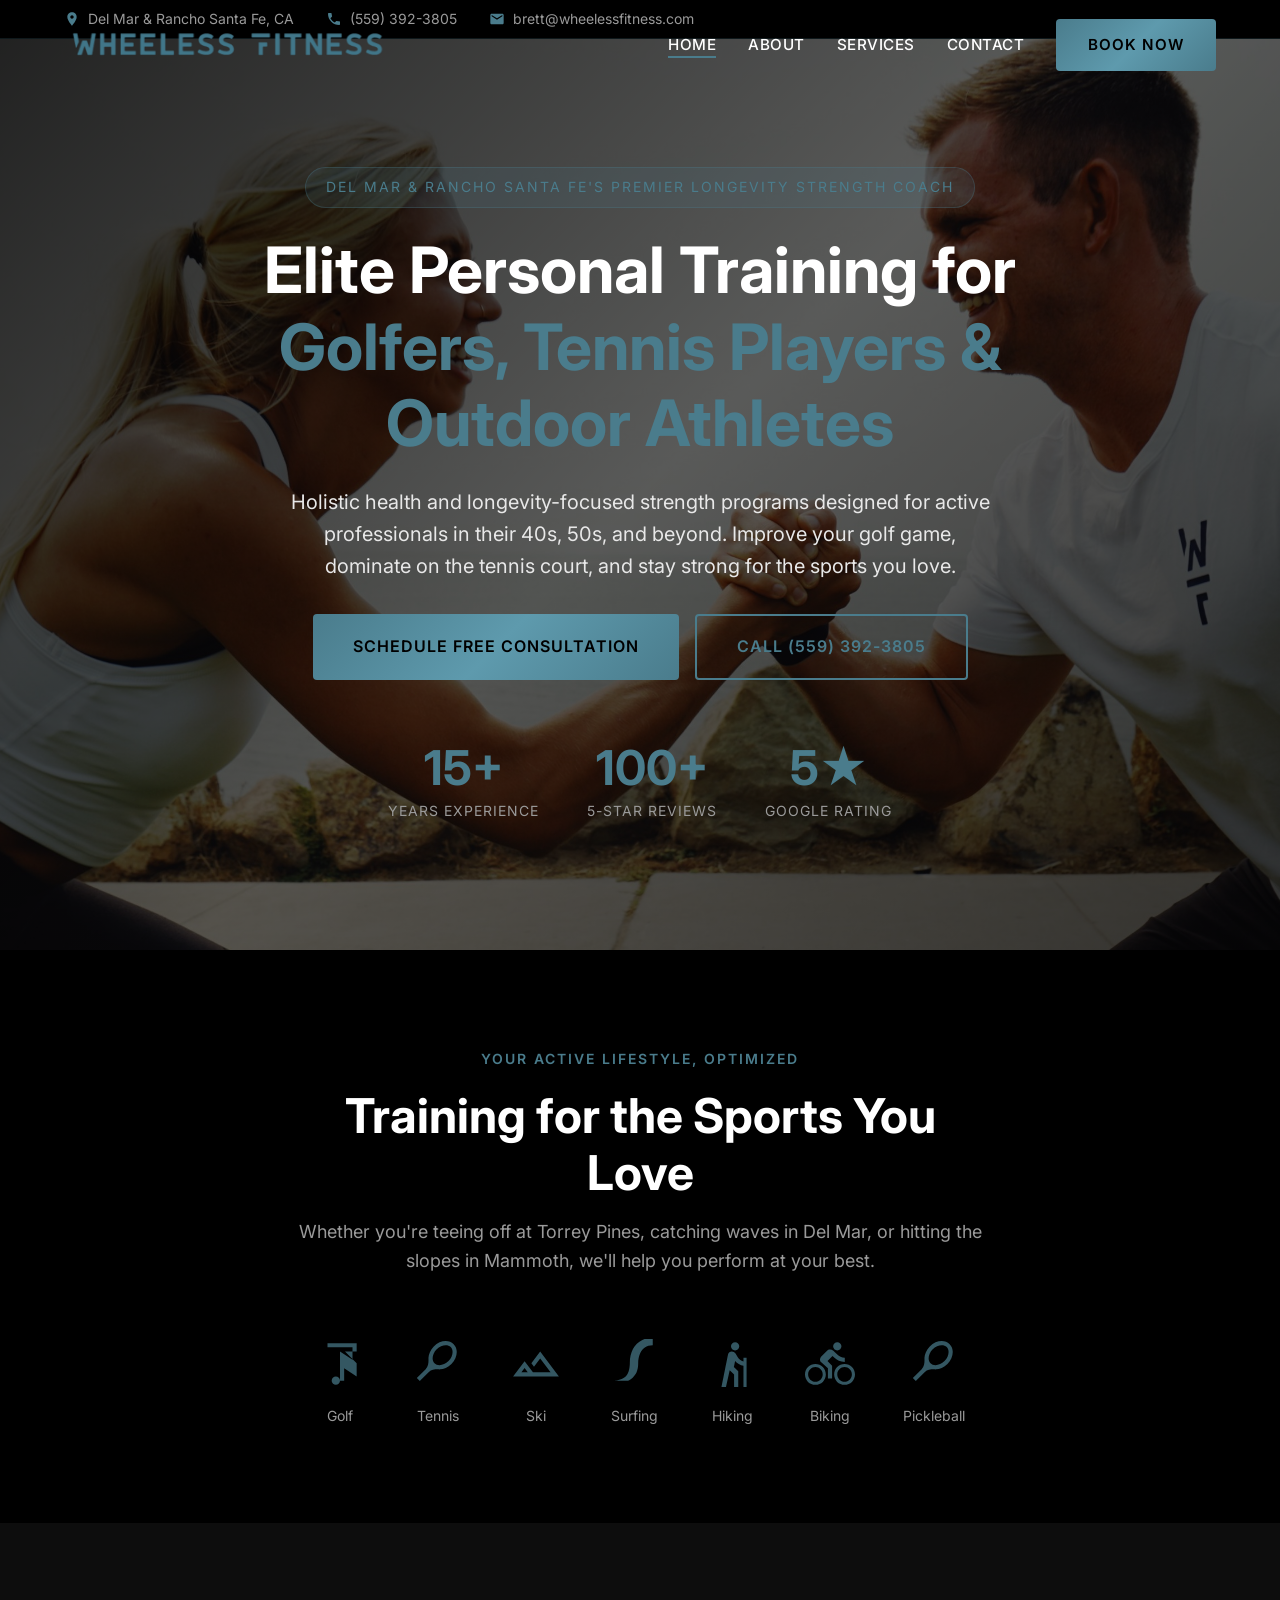
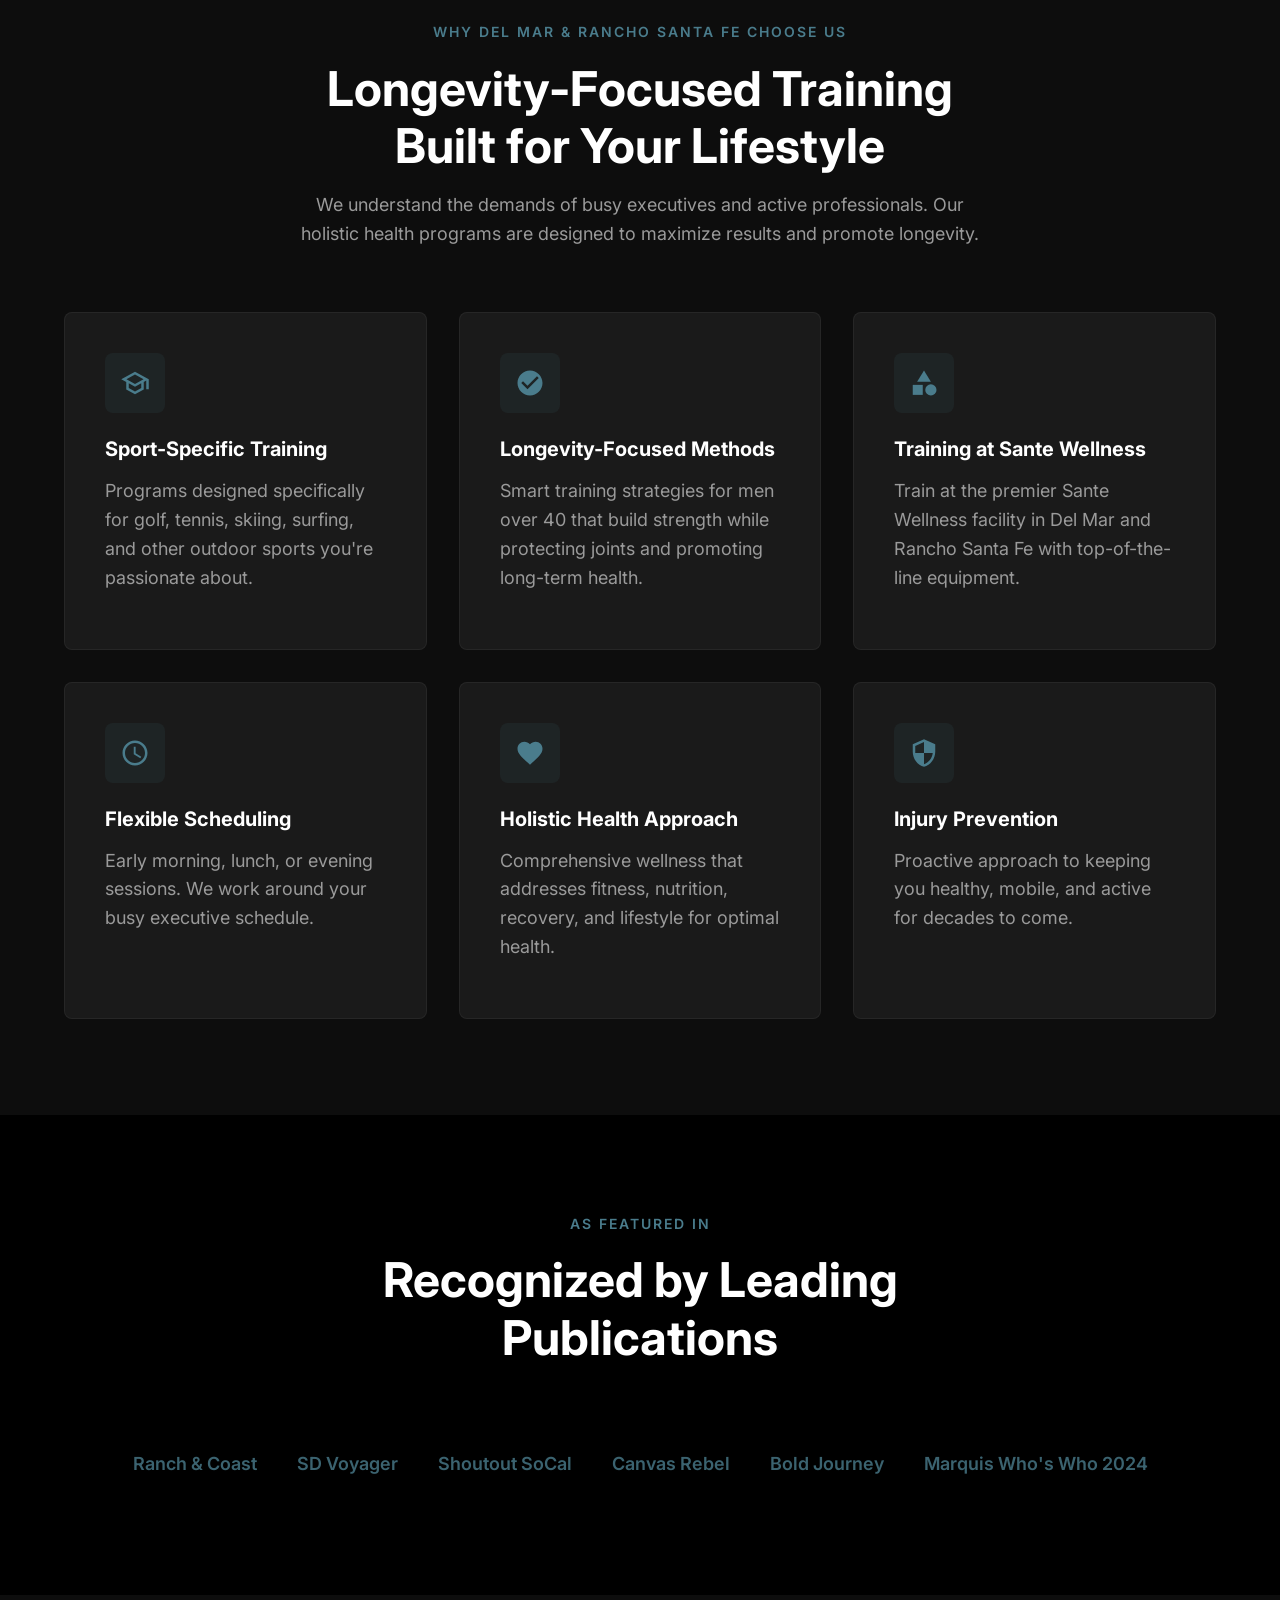
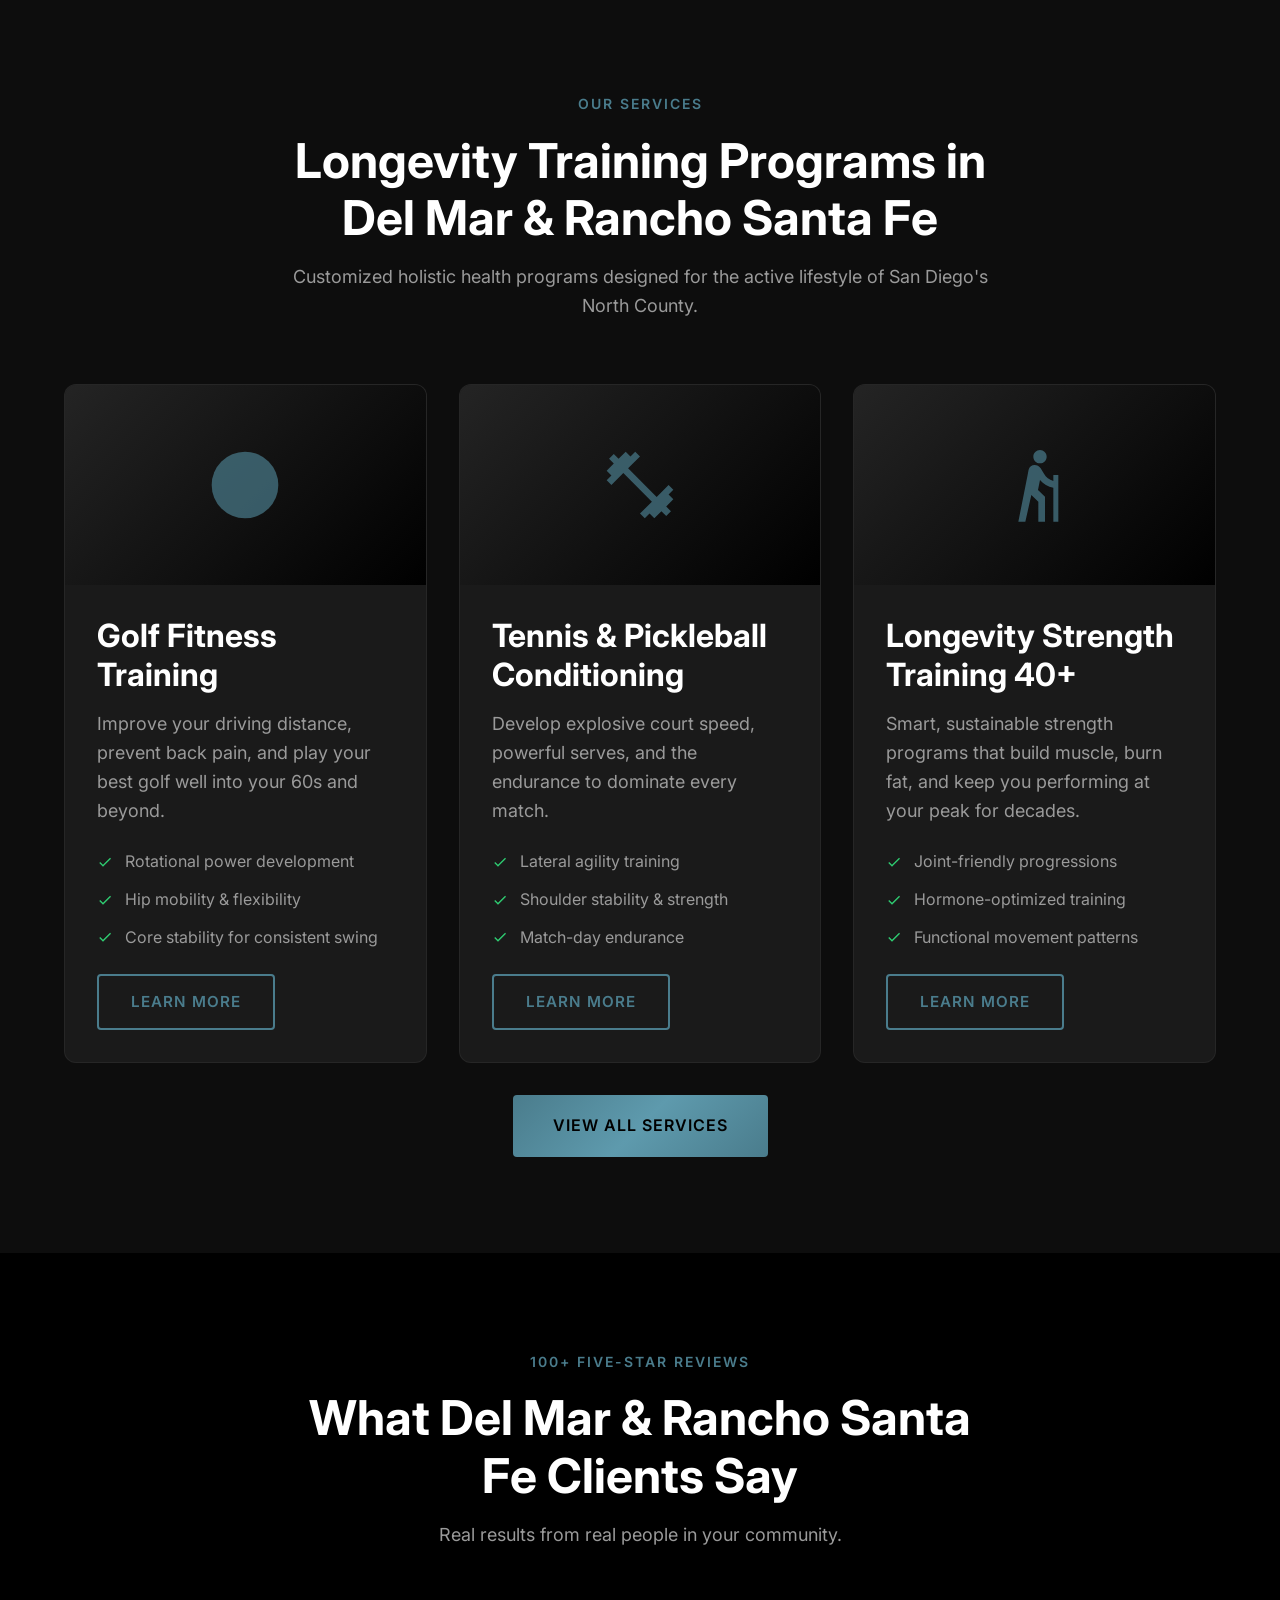
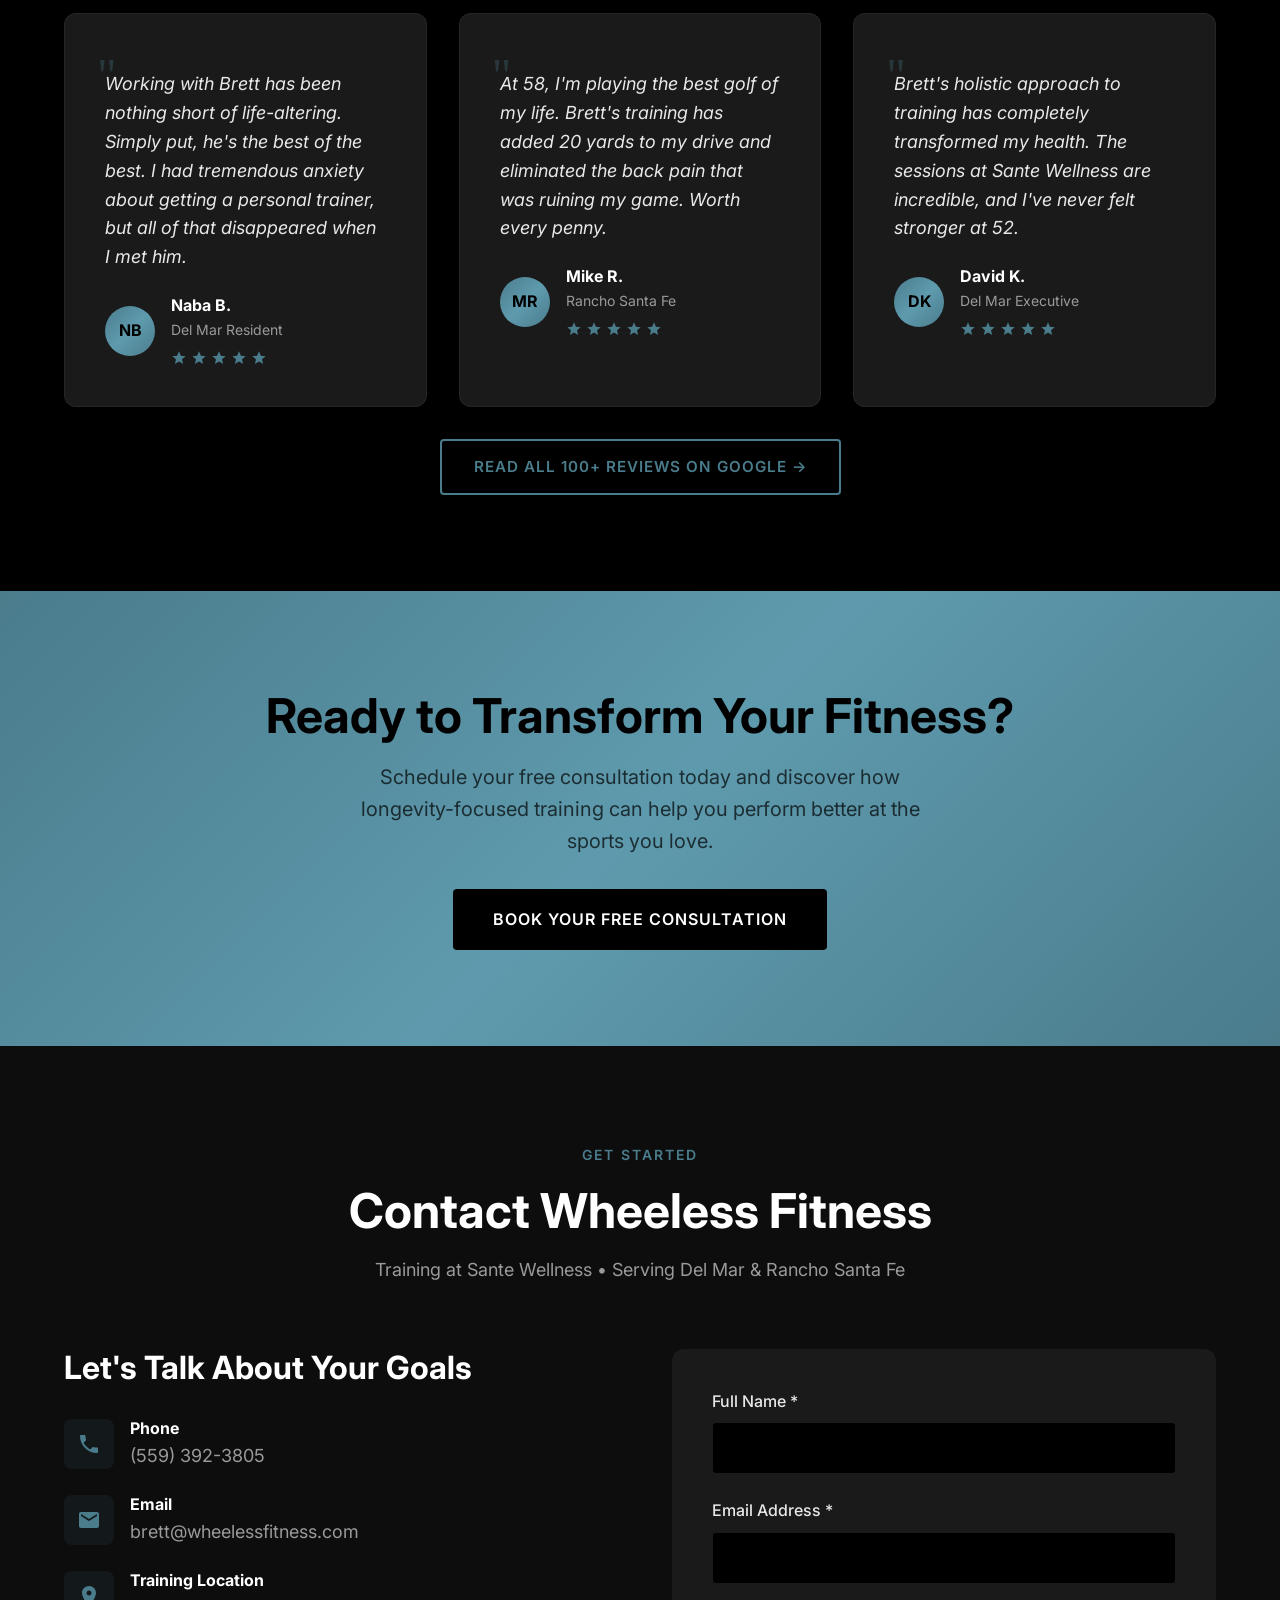
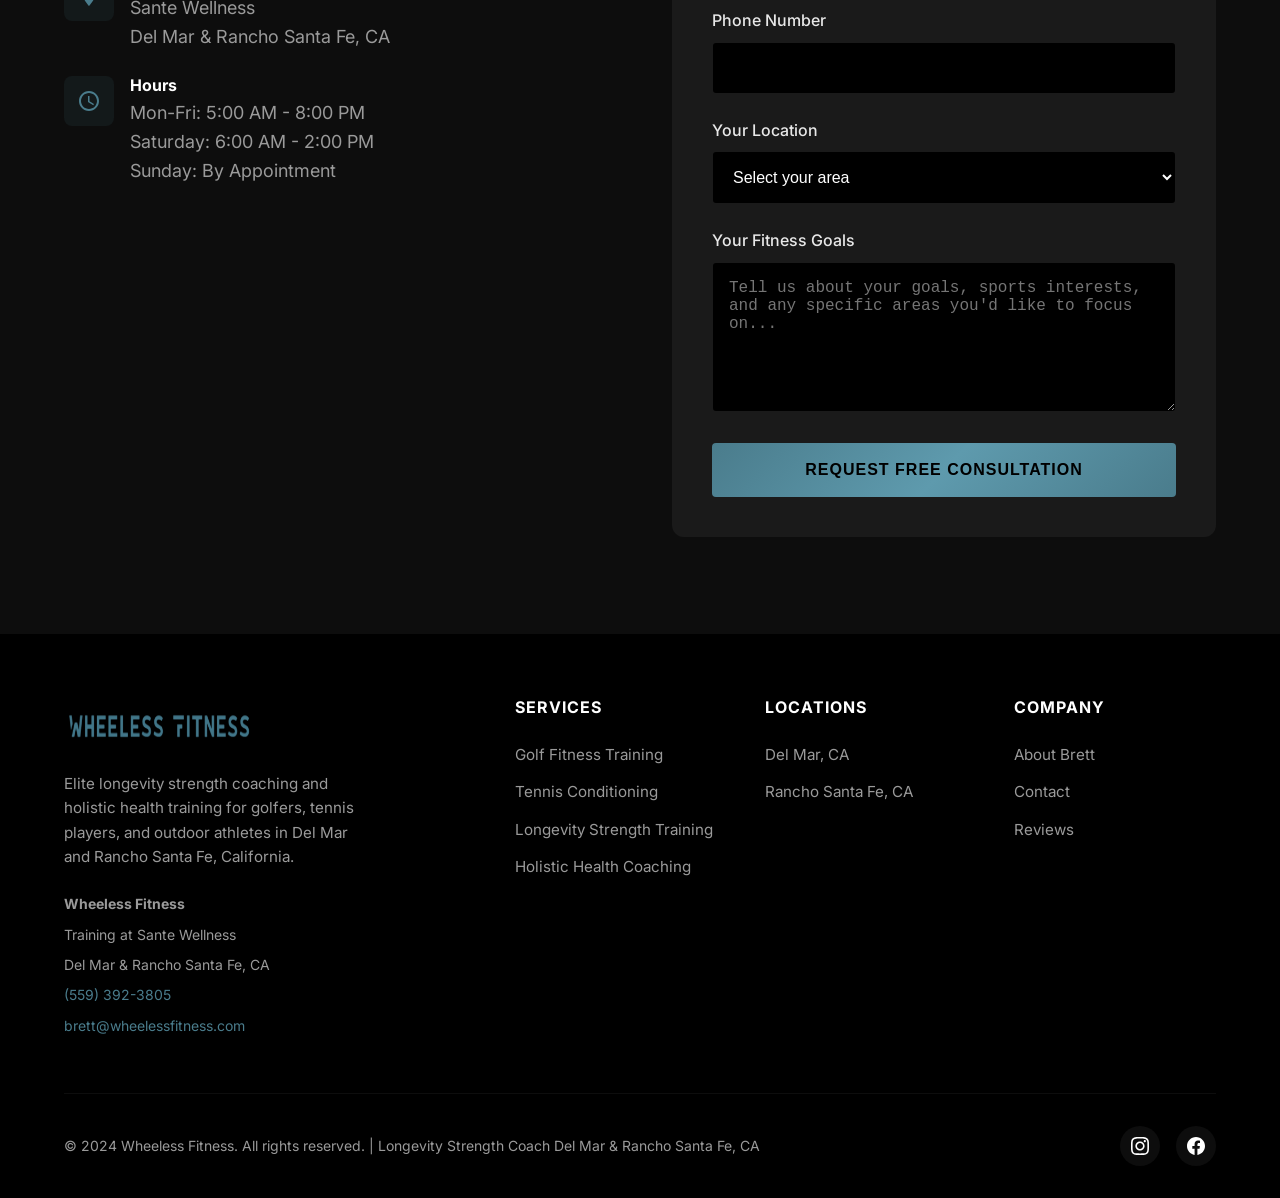
==== commit 980edda9: "Remove duplicate Free Consultation button from NAP bar" ====
--- a/index.html
+++ b/index.html
@@ -226,7 +226,6 @@
                     <a href="mailto:brett@wheelessfitness.com">brett@wheelessfitness.com</a>
                 </div>
             </div>
-            <a href="#contact" class="btn btn-primary">Free Consultation</a>
         </div>
     </div>
 
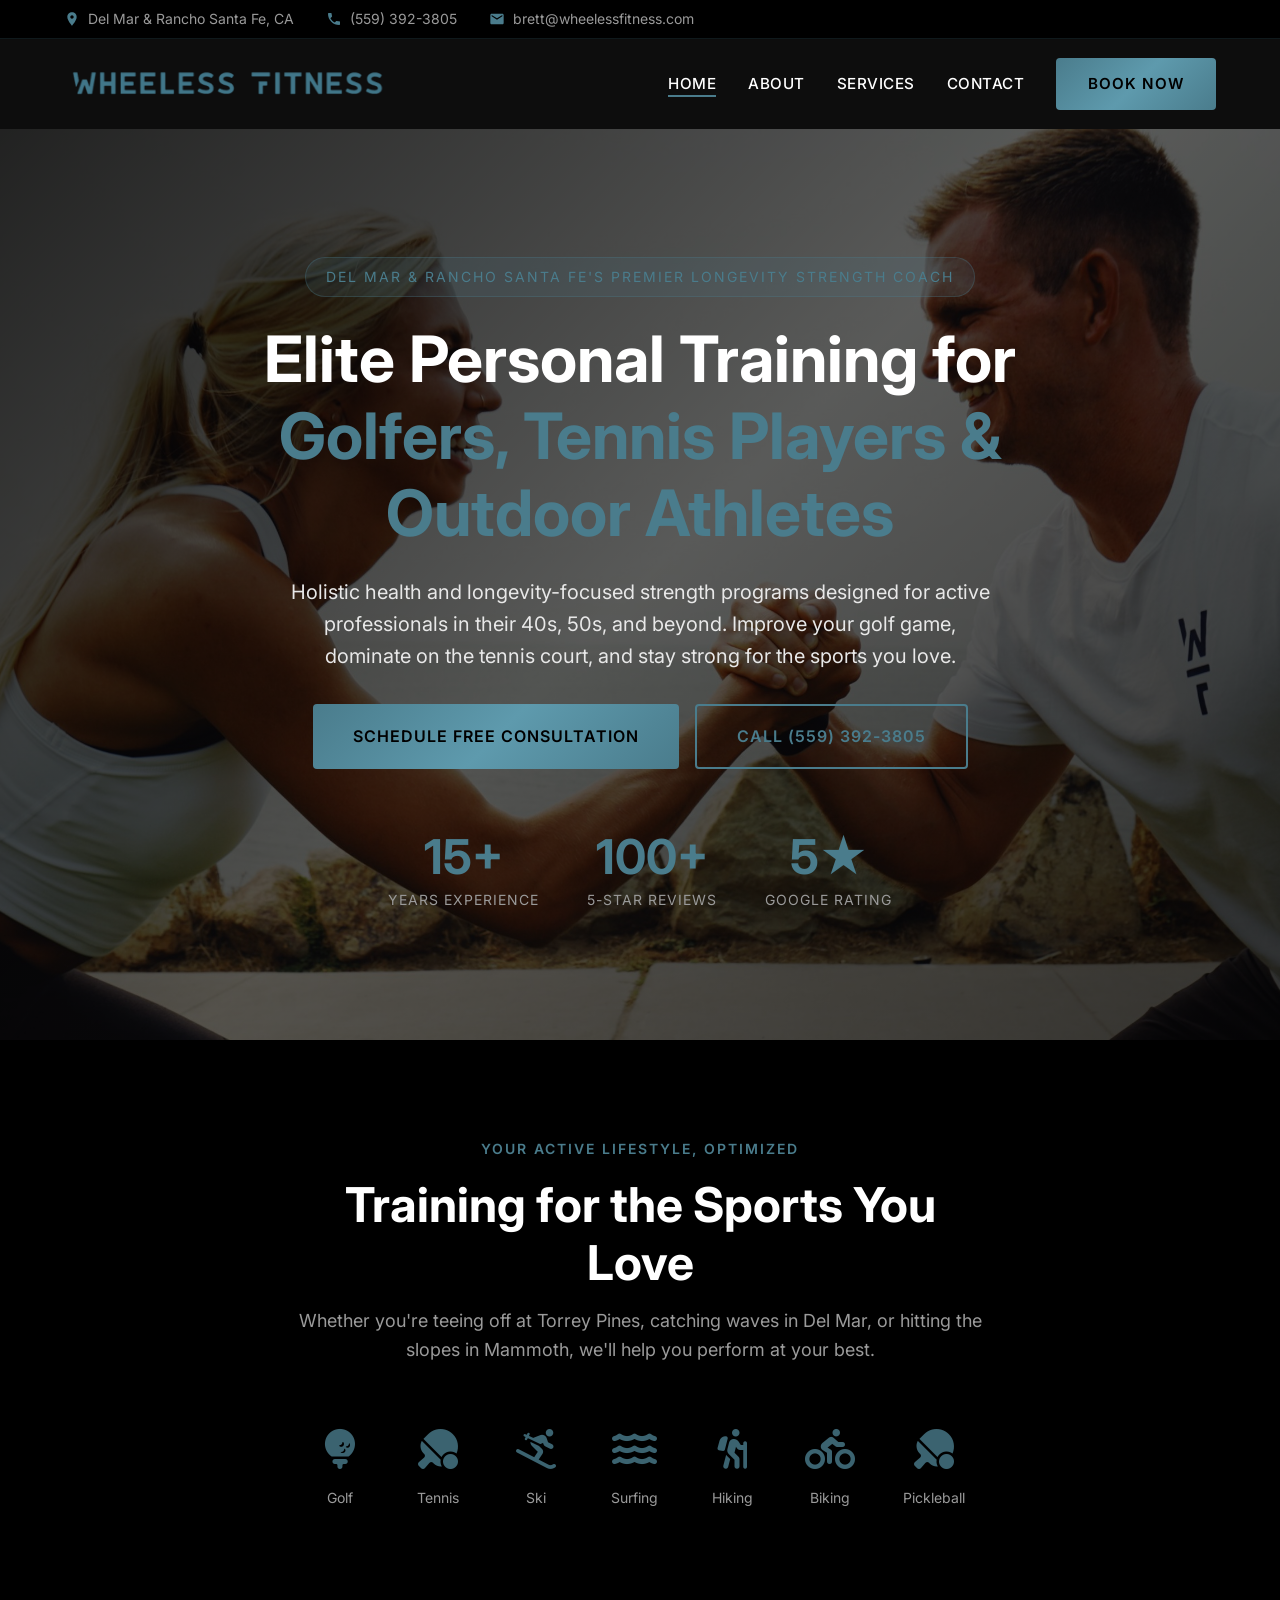
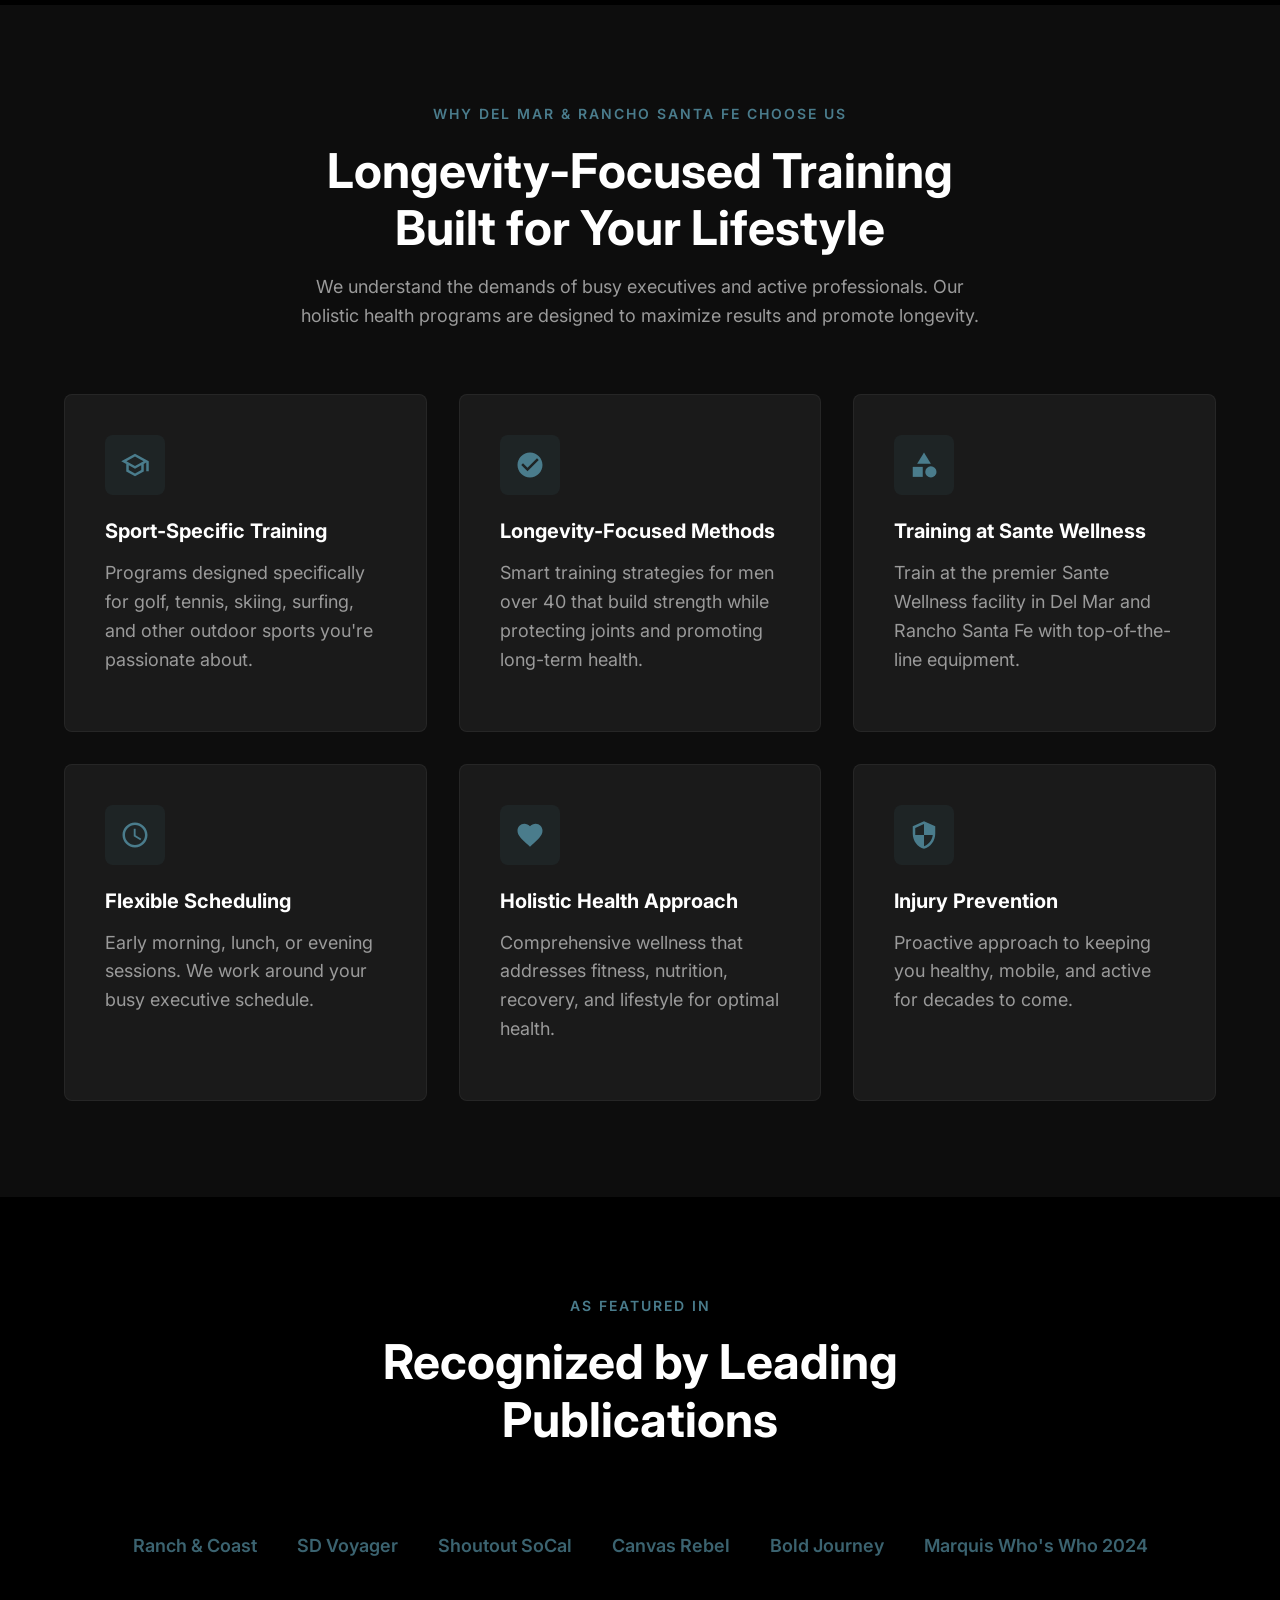
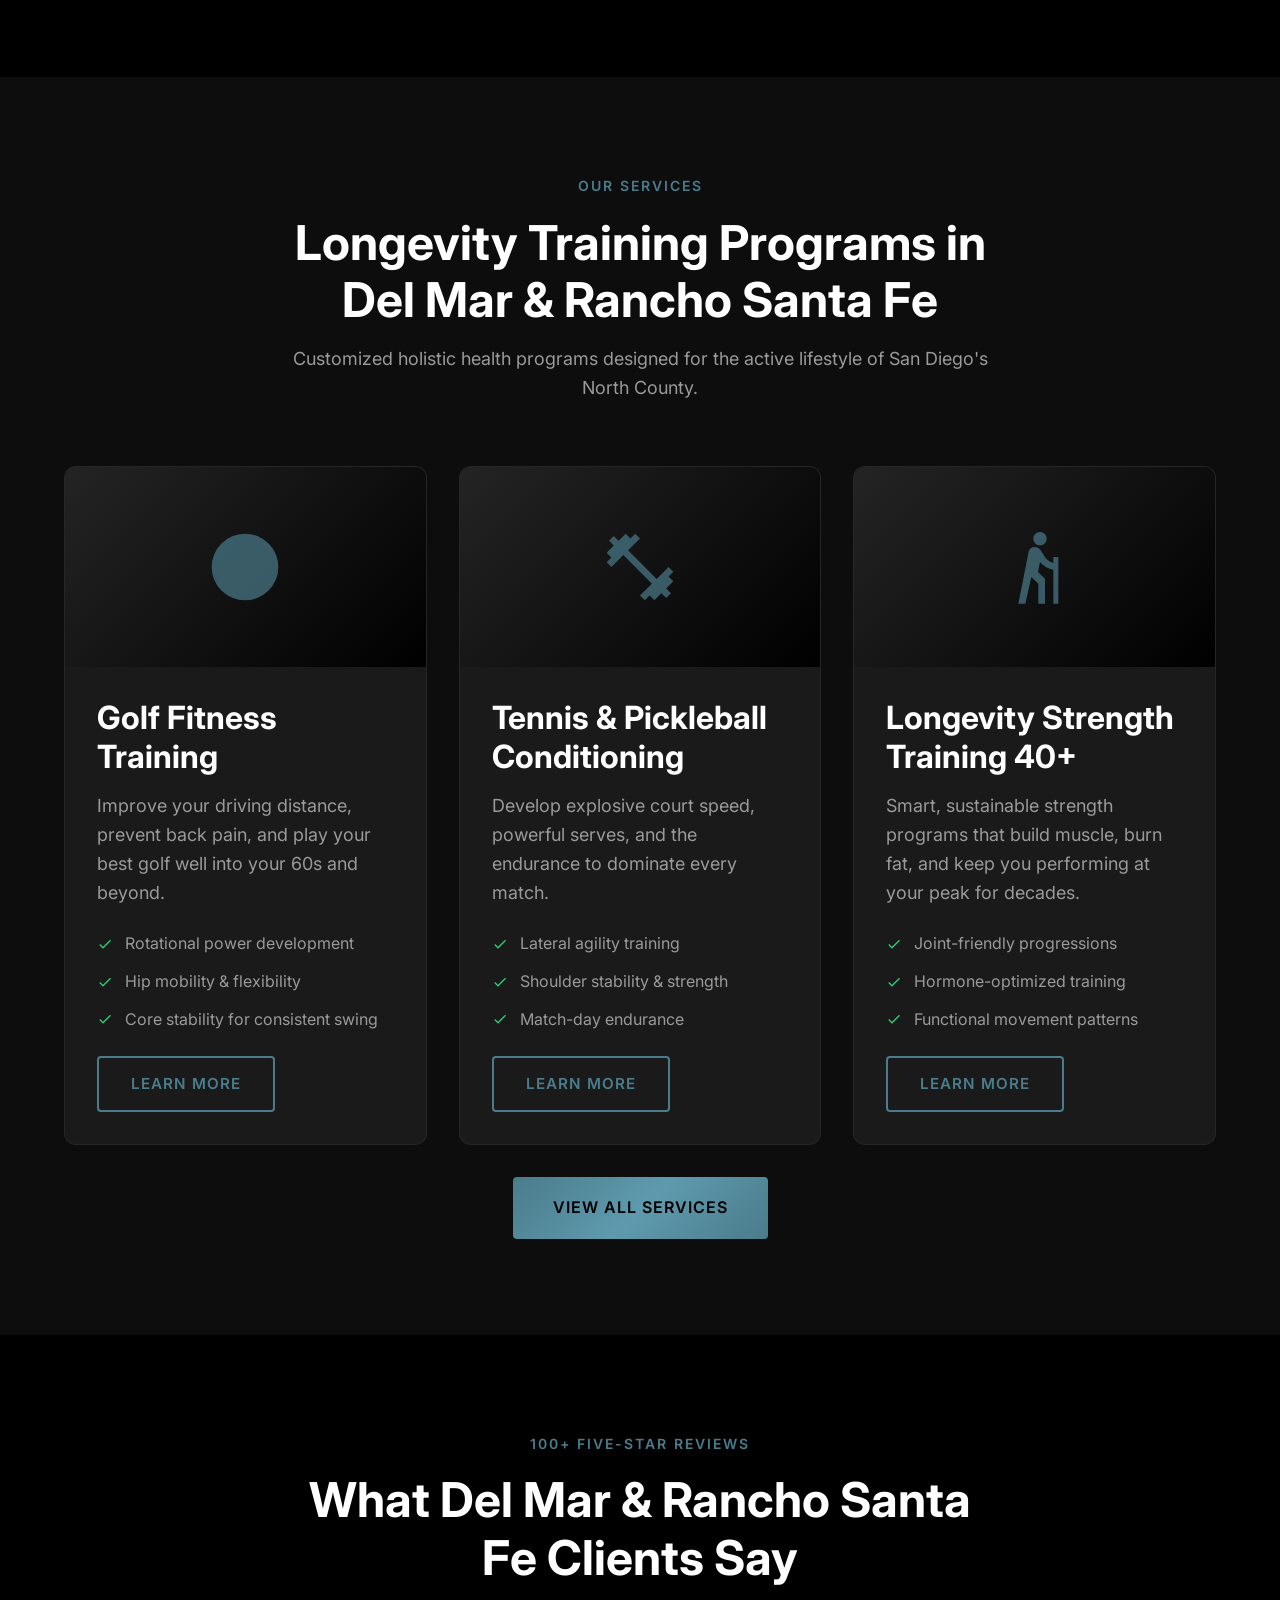
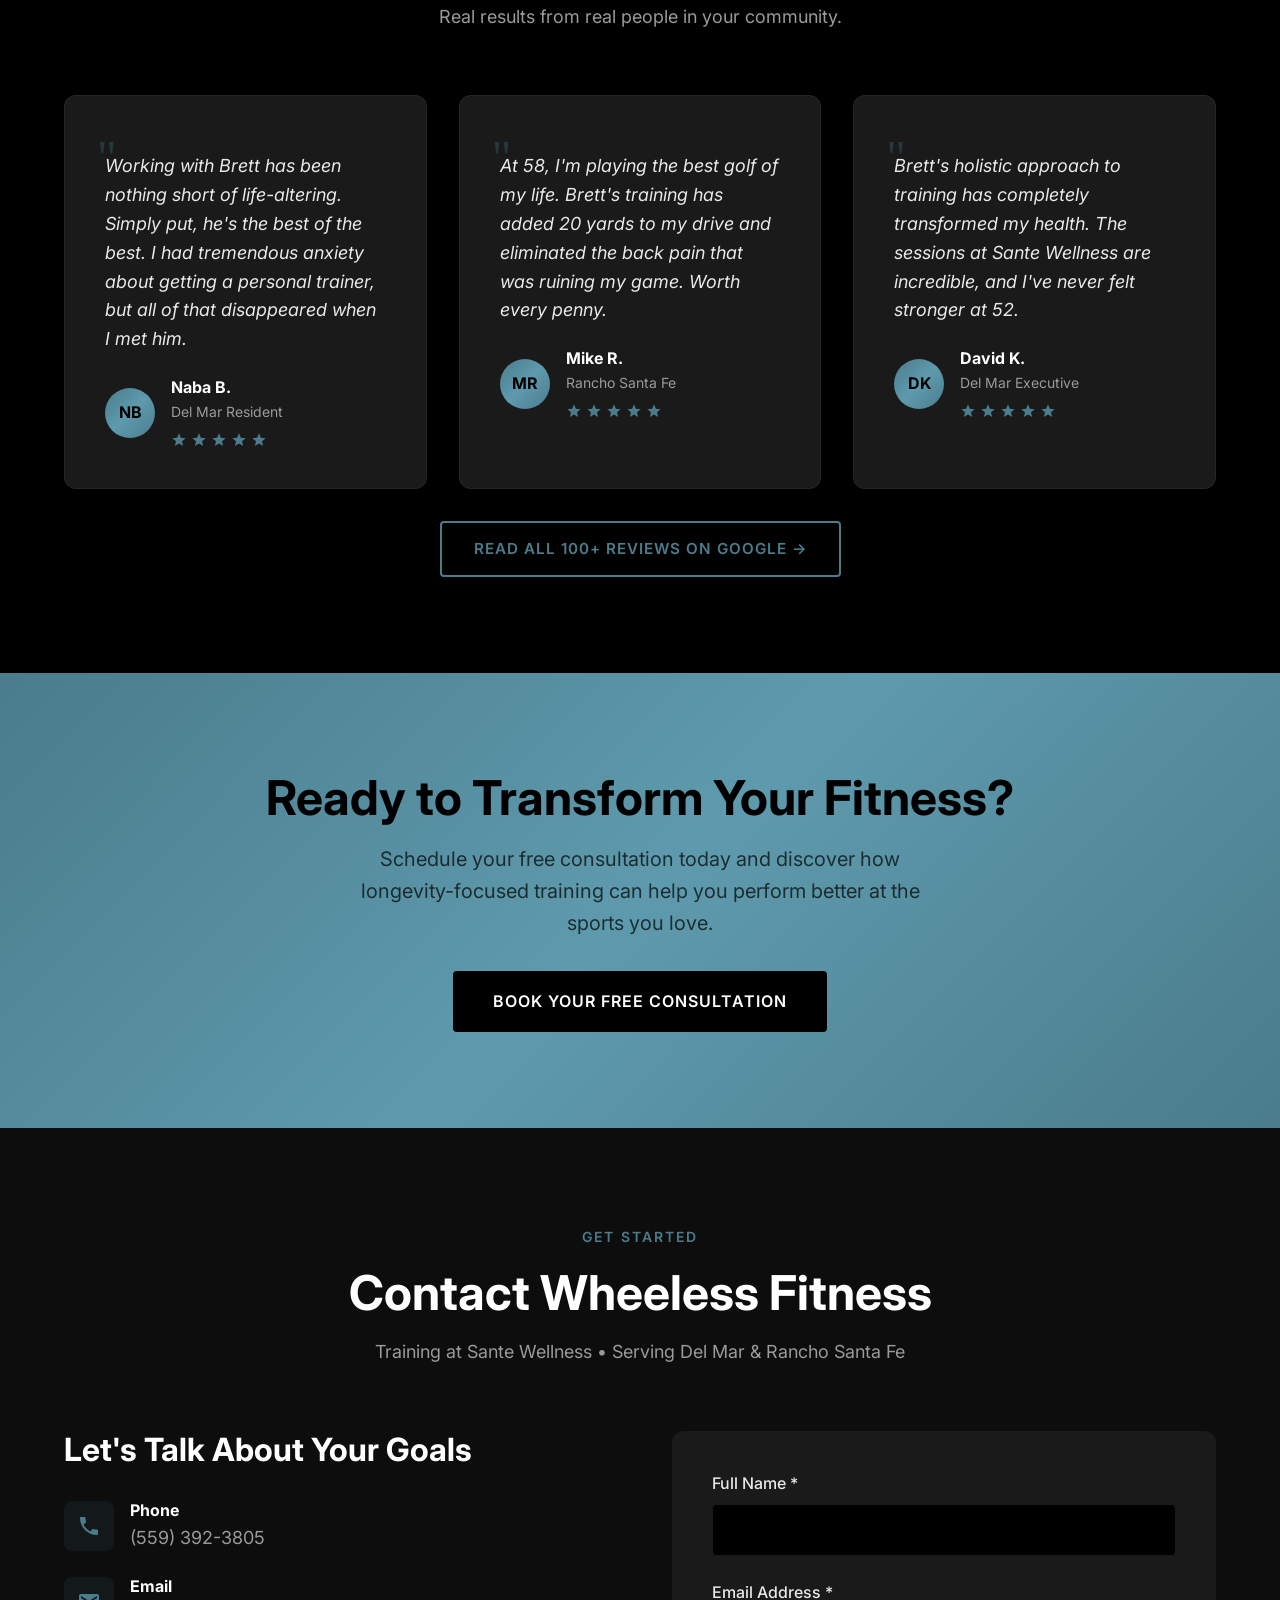
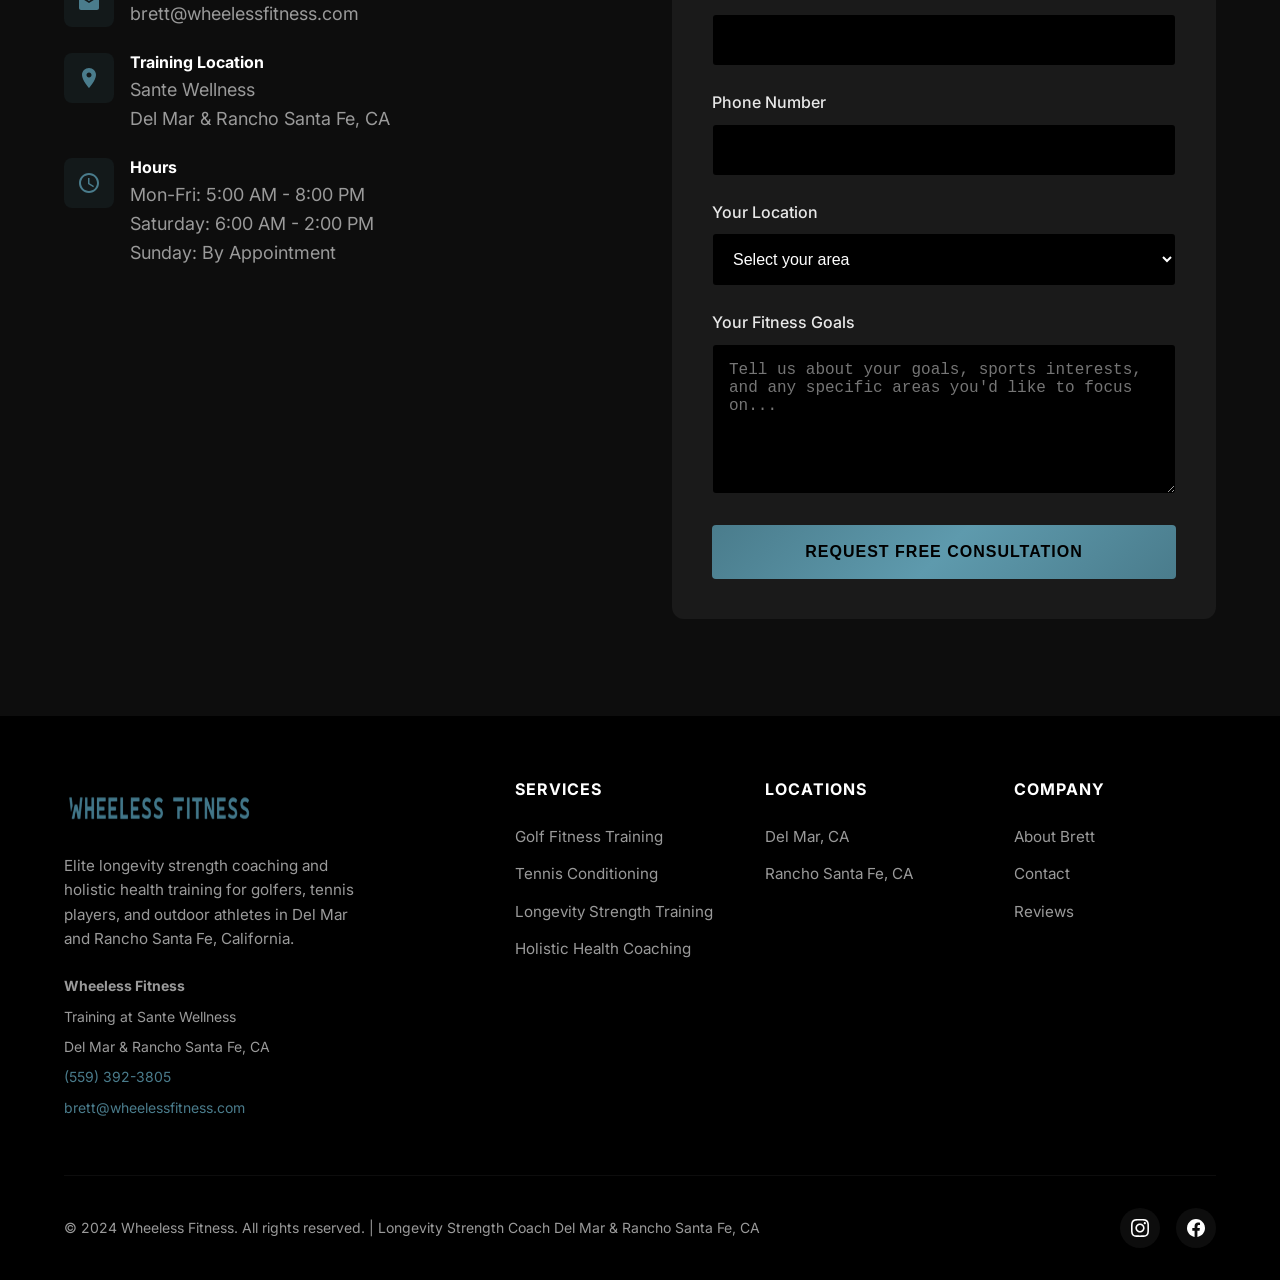
==== commit 7971d758: "Switch to Font Awesome icons for sports - Golf: fa-golf-ball-tee - Tennis: fa-table-tennis-paddle-ba" ====
--- a/index.html
+++ b/index.html
@@ -47,6 +47,9 @@
     <link rel="preconnect" href="https://fonts.gstatic.com" crossorigin>
     <link href="https://fonts.googleapis.com/css2?family=Inter:wght@400;500;600;700&display=swap" rel="stylesheet">
 
+    <!-- Font Awesome Icons -->
+    <link rel="stylesheet" href="https://cdnjs.cloudflare.com/ajax/libs/font-awesome/6.5.1/css/all.min.css">
+    
     <!-- Styles -->
     <link rel="stylesheet" href="css/style.css">
 
@@ -295,38 +298,31 @@
             </div>
             <div class="sports-grid">
                 <div class="sport-item">
-                    <!-- Golf Flag -->
-                    <svg xmlns="http://www.w3.org/2000/svg" viewBox="0 0 24 24" fill="currentColor"><path d="M14.4 6H20v5.6L14.4 6zM20 2H6v2h12v6l-6-4v14h2V14l6 4V2z"/><circle cx="10" cy="20" r="2"/></svg>
+                    <i class="fa-solid fa-golf-ball-tee"></i>
                     <span>Golf</span>
                 </div>
                 <div class="sport-item">
-                    <!-- Tennis Racquet -->
-                    <svg xmlns="http://www.w3.org/2000/svg" viewBox="0 0 24 24" fill="currentColor"><path d="M19.52 2.49c-2.34-2.34-6.62-1.87-9.55 1.06-1.6 1.6-2.52 3.87-2.54 5.46-.02 1.58.26 3.89-1.35 5.5l-4.24 4.24 1.42 1.42 4.24-4.24c1.61-1.61 3.92-1.33 5.5-1.35 1.59-.02 3.86-.94 5.46-2.54 2.92-2.93 3.4-7.21 1.06-9.55zm-9.2 9.19c-1.53-1.53-1.05-4.61 1.06-6.72s5.19-2.59 6.72-1.06c1.53 1.53 1.05 4.61-1.06 6.72s-5.18 2.59-6.72 1.06z"/></svg>
+                    <i class="fa-solid fa-table-tennis-paddle-ball"></i>
                     <span>Tennis</span>
                 </div>
                 <div class="sport-item">
-                    <!-- Ski/Mountain -->
-                    <svg xmlns="http://www.w3.org/2000/svg" viewBox="0 0 24 24" fill="currentColor"><path d="M14 6l-4.22 5.63 1.25 1.67L14 9.33 19 16h-8.46l-4.01-5.37L1 18h22L14 6zM5 16l1.52-2.03L8.04 16H5z"/></svg>
+                    <i class="fa-solid fa-person-skiing"></i>
                     <span>Ski</span>
                 </div>
                 <div class="sport-item">
-                    <!-- Surfboard/Wave -->
-                    <svg xmlns="http://www.w3.org/2000/svg" viewBox="0 0 24 24" fill="currentColor"><path d="M21 3c-1.5 0-2.79.38-3.77 1.02C15.54 5.19 14 7.5 14 12c0 3.23-1.23 5.32-2.62 6.54C10.14 19.65 9 20 9 20H3s3.5-.5 5-2c.72-.72 1.17-1.64 1.44-2.5.2-.64.33-1.3.41-1.94.03-.21.05-.41.07-.6.07-.63.08-1.15.08-1.46 0-5 2-9 6-11 1.5-.75 3.5-1.5 5-1.5V3z"/></svg>
+                    <i class="fa-solid fa-water"></i>
                     <span>Surfing</span>
                 </div>
                 <div class="sport-item">
-                    <!-- Hiking Person -->
-                    <svg xmlns="http://www.w3.org/2000/svg" viewBox="0 0 24 24" fill="currentColor"><path d="M13.5 5.5c1.1 0 2-.9 2-2s-.9-2-2-2-2 .9-2 2 .9 2 2 2zm4 5.28c-1.23-.37-2.22-1.17-2.8-2.18l-1-1.6c-.41-.65-1.11-1-1.84-1-.78 0-1.59.5-1.78 1.44S7 23 7 23h2.1l1.8-8 2.1 2v6h2v-7.5l-2.1-2 .6-3c1 1.15 2.41 2.01 4 2.34V23H19V9h-1.5v1.78z"/></svg>
+                    <i class="fa-solid fa-person-hiking"></i>
                     <span>Hiking</span>
                 </div>
                 <div class="sport-item">
-                    <!-- Biking -->
-                    <svg xmlns="http://www.w3.org/2000/svg" viewBox="0 0 24 24" fill="currentColor"><path d="M15.5 5.5c1.1 0 2-.9 2-2s-.9-2-2-2-2 .9-2 2 .9 2 2 2zM5 12c-2.8 0-5 2.2-5 5s2.2 5 5 5 5-2.2 5-5-2.2-5-5-5zm0 8.5c-1.9 0-3.5-1.6-3.5-3.5s1.6-3.5 3.5-3.5 3.5 1.6 3.5 3.5-1.6 3.5-3.5 3.5zm5.8-10l2.4-2.4.8.8c1.3 1.3 3 2.1 5.1 2.1V9c-1.5 0-2.7-.6-3.6-1.5l-1.9-1.9c-.5-.4-1-.6-1.6-.6s-1.1.2-1.4.6L7.8 8.4c-.4.4-.6.9-.6 1.4 0 .6.2 1.1.6 1.4L11 14v5h2v-6.2l-2.2-2.3zM19 12c-2.8 0-5 2.2-5 5s2.2 5 5 5 5-2.2 5-5-2.2-5-5-5zm0 8.5c-1.9 0-3.5-1.6-3.5-3.5s1.6-3.5 3.5-3.5 3.5 1.6 3.5 3.5-1.6 3.5-3.5 3.5z"/></svg>
+                    <i class="fa-solid fa-person-biking"></i>
                     <span>Biking</span>
                 </div>
                 <div class="sport-item">
-                    <!-- Pickleball (Racquet) -->
-                    <svg xmlns="http://www.w3.org/2000/svg" viewBox="0 0 24 24" fill="currentColor"><path d="M19.52 2.49c-2.34-2.34-6.62-1.87-9.55 1.06-1.6 1.6-2.52 3.87-2.54 5.46-.02 1.58.26 3.89-1.35 5.5l-4.24 4.24 1.42 1.42 4.24-4.24c1.61-1.61 3.92-1.33 5.5-1.35 1.59-.02 3.86-.94 5.46-2.54 2.92-2.93 3.4-7.21 1.06-9.55zm-9.2 9.19c-1.53-1.53-1.05-4.61 1.06-6.72s5.19-2.59 6.72-1.06c1.53 1.53 1.05 4.61-1.06 6.72s-5.18 2.59-6.72 1.06z"/></svg>
+                    <i class="fa-solid fa-table-tennis-paddle-ball"></i>
                     <span>Pickleball</span>
                 </div>
             </div>
--- a/css/style.css
+++ b/css/style.css
@@ -119,11 +119,9 @@
 
 /* Header */
 header {
-  position: fixed;
-  top: 0;
-  left: 0;
-  right: 0;
-  z-index: 1000;
+  position: relative;
+  background: var(--bg-dark);
+  z-index: 100;
   transition: var(--transition-smooth);
 }
 
@@ -896,11 +894,14 @@
   text-align: center;
 }
 
-.sport-item svg {
+.sport-item svg,
+.sport-item i {
   width: 50px;
   height: 50px;
+  font-size: 2.5rem;
+  color: var(--primary-blue);
   fill: var(--primary-blue);
-  opacity: 0.7;
+  opacity: 0.8;
   margin-bottom: 0.5rem;
 }
 
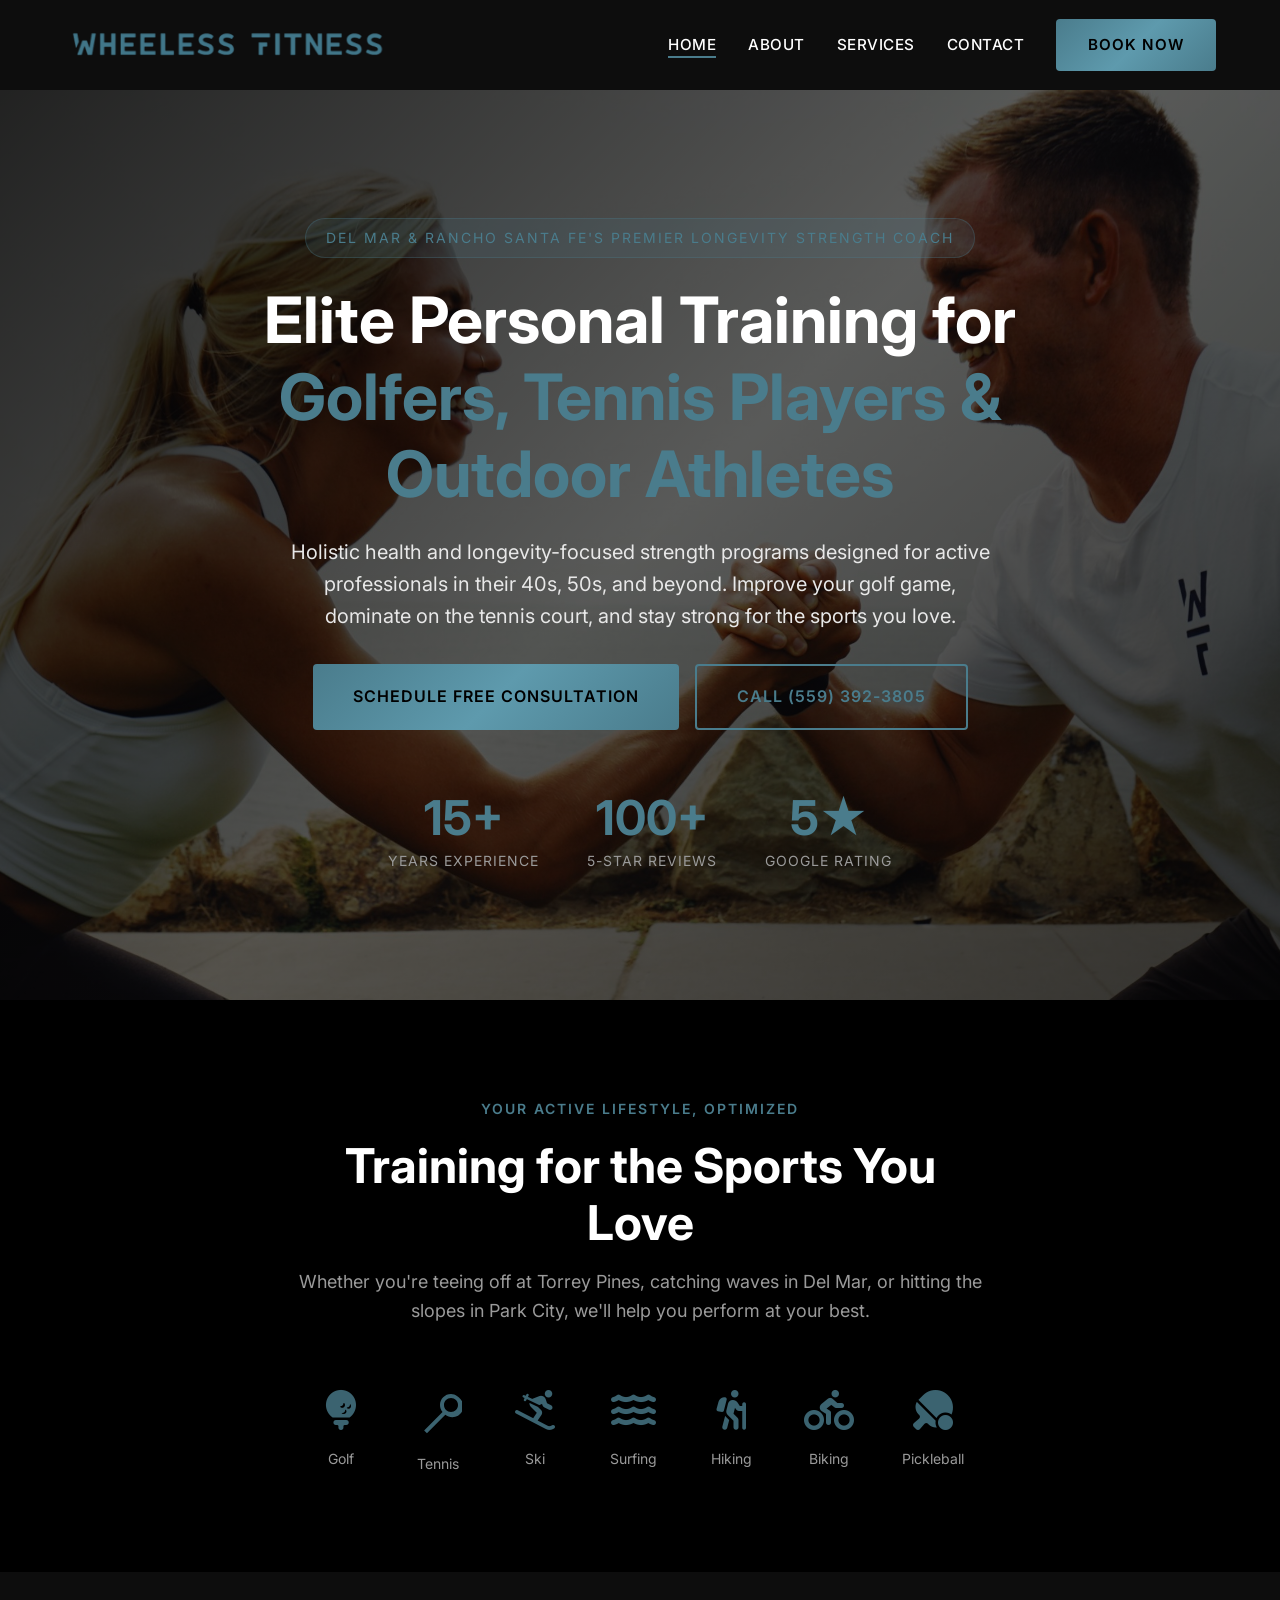
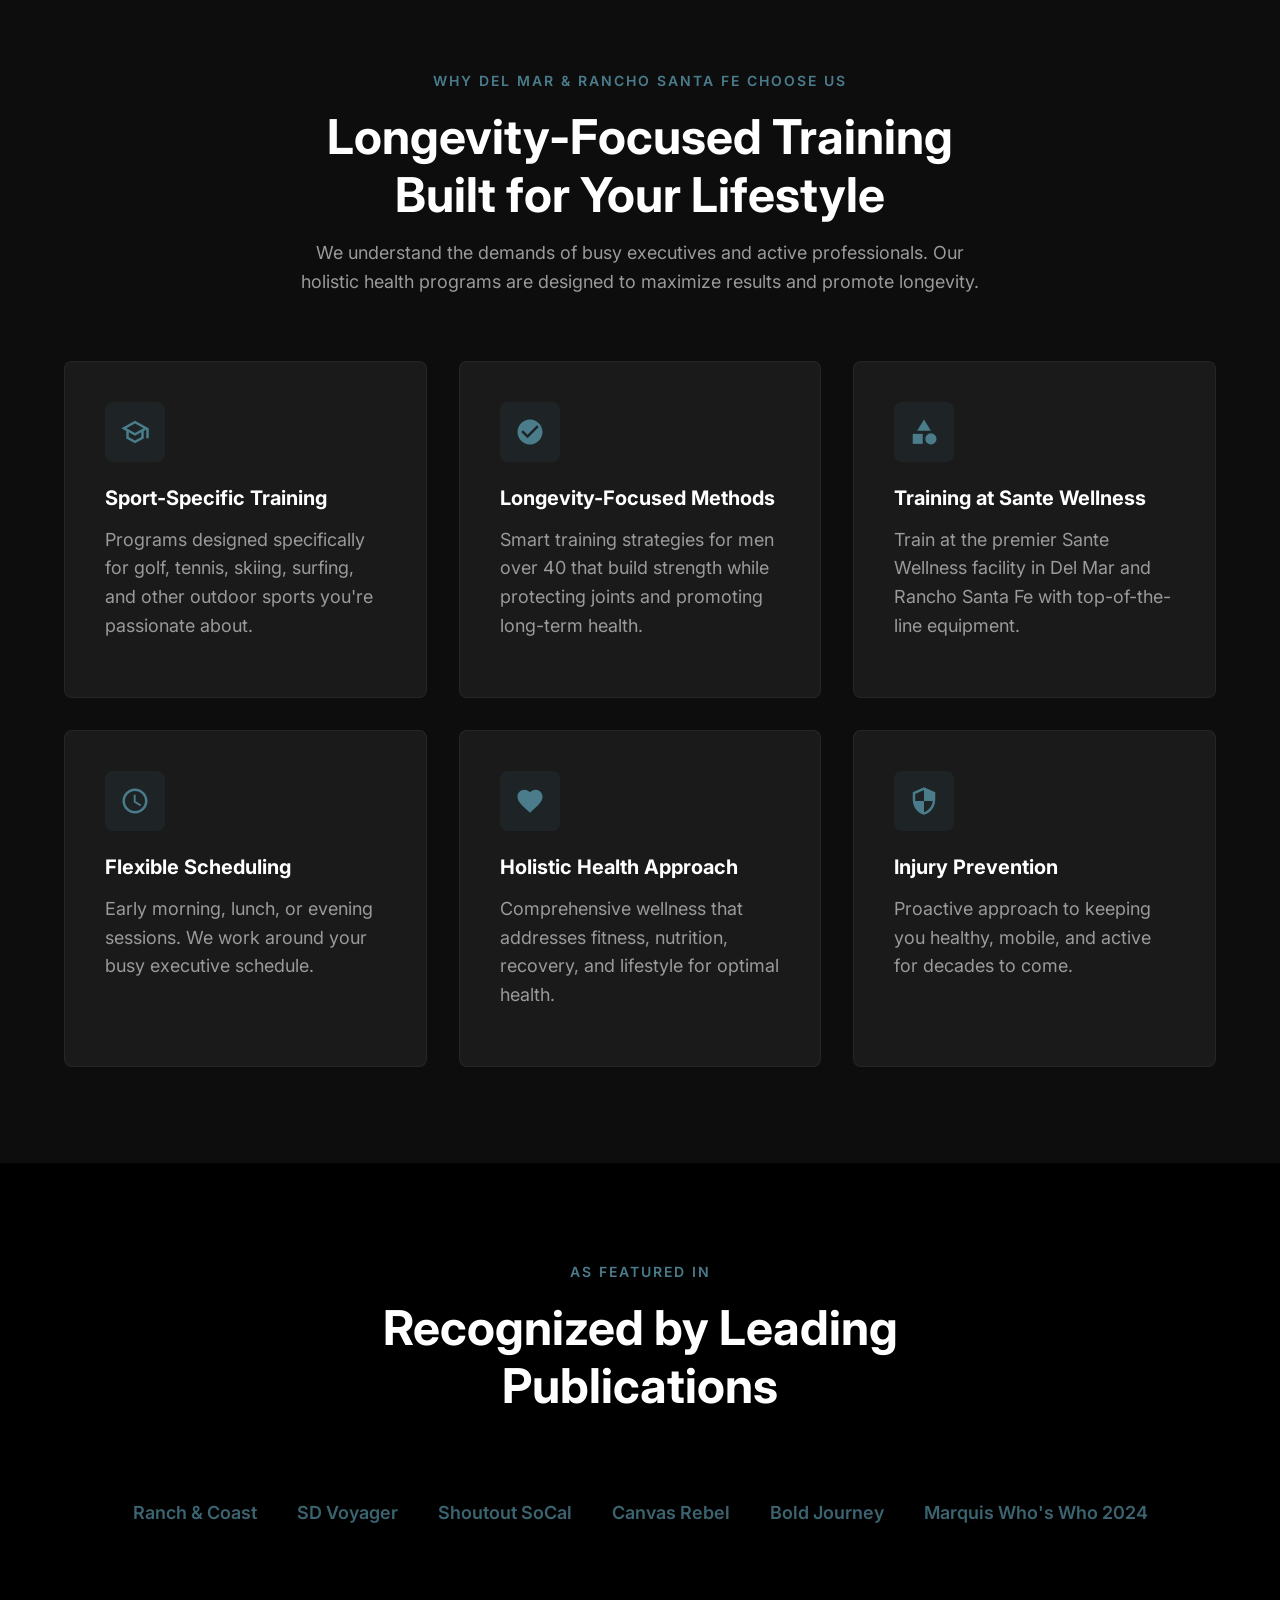
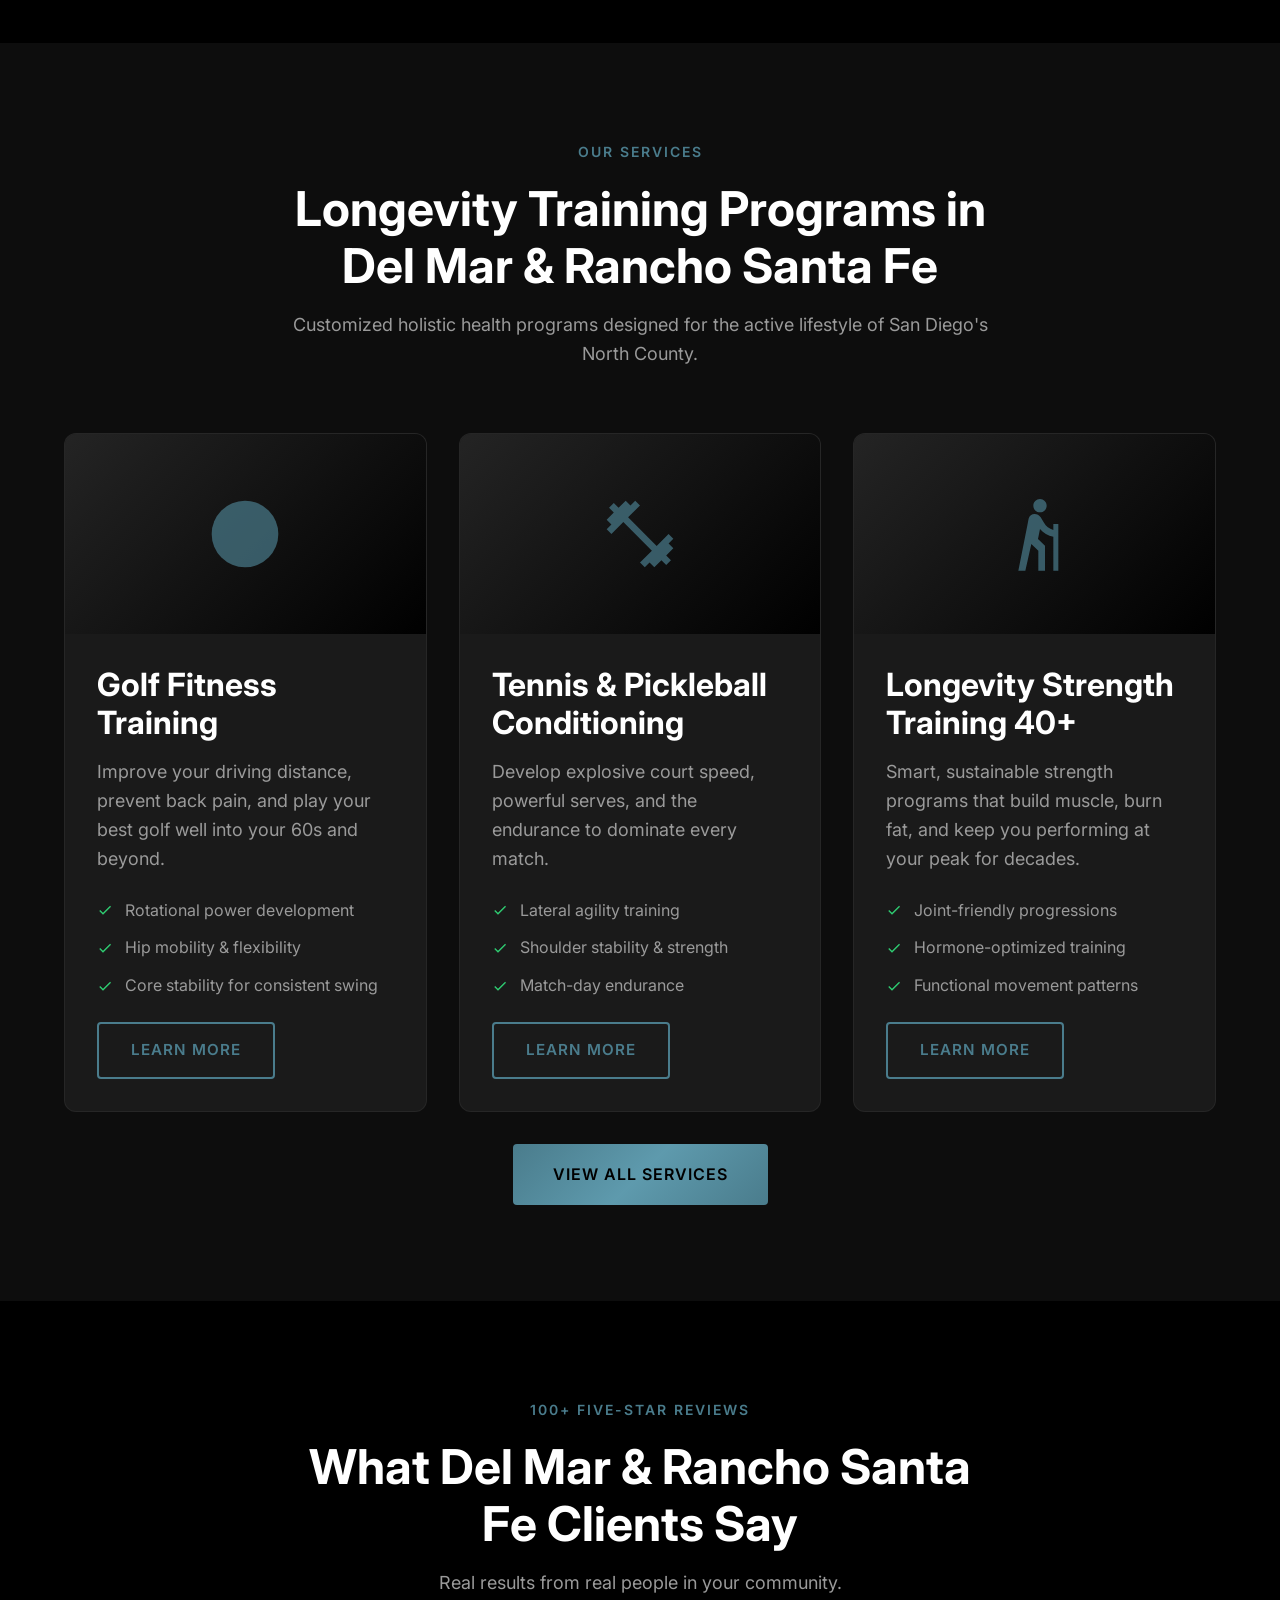
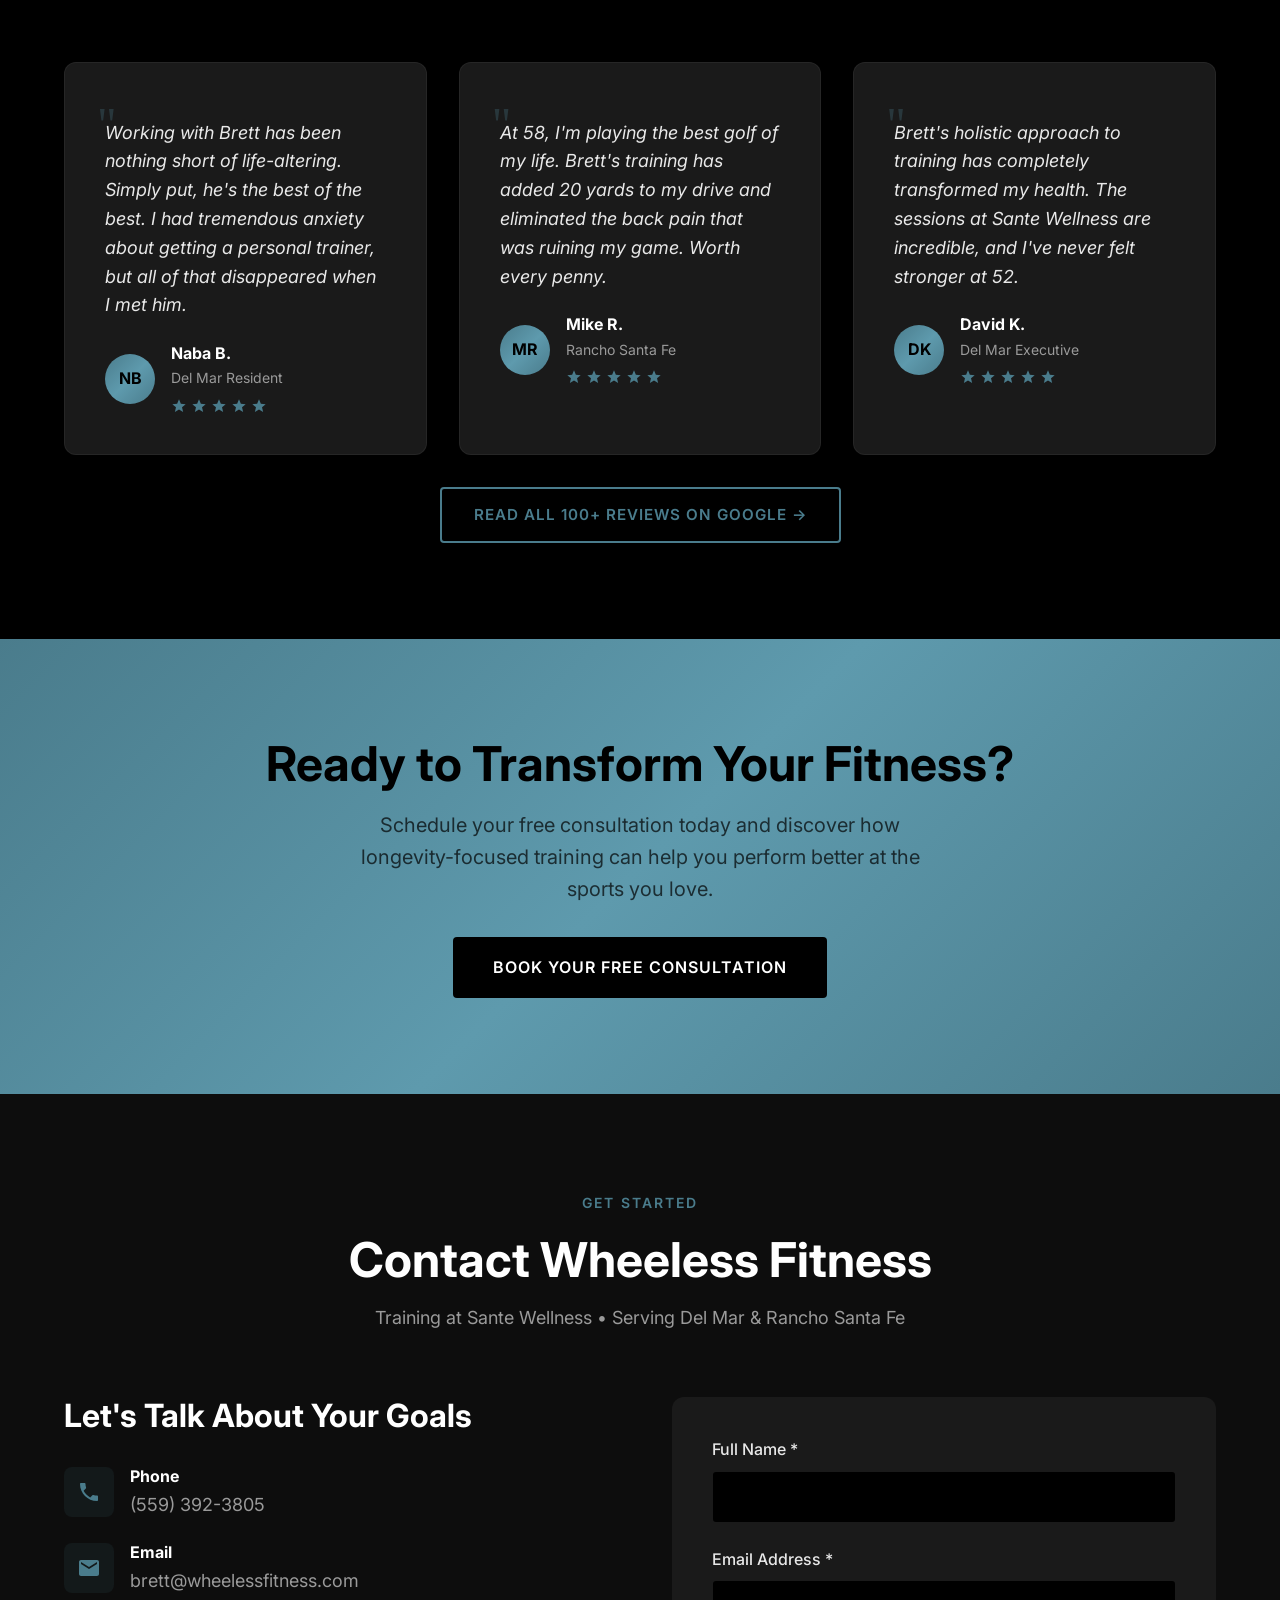
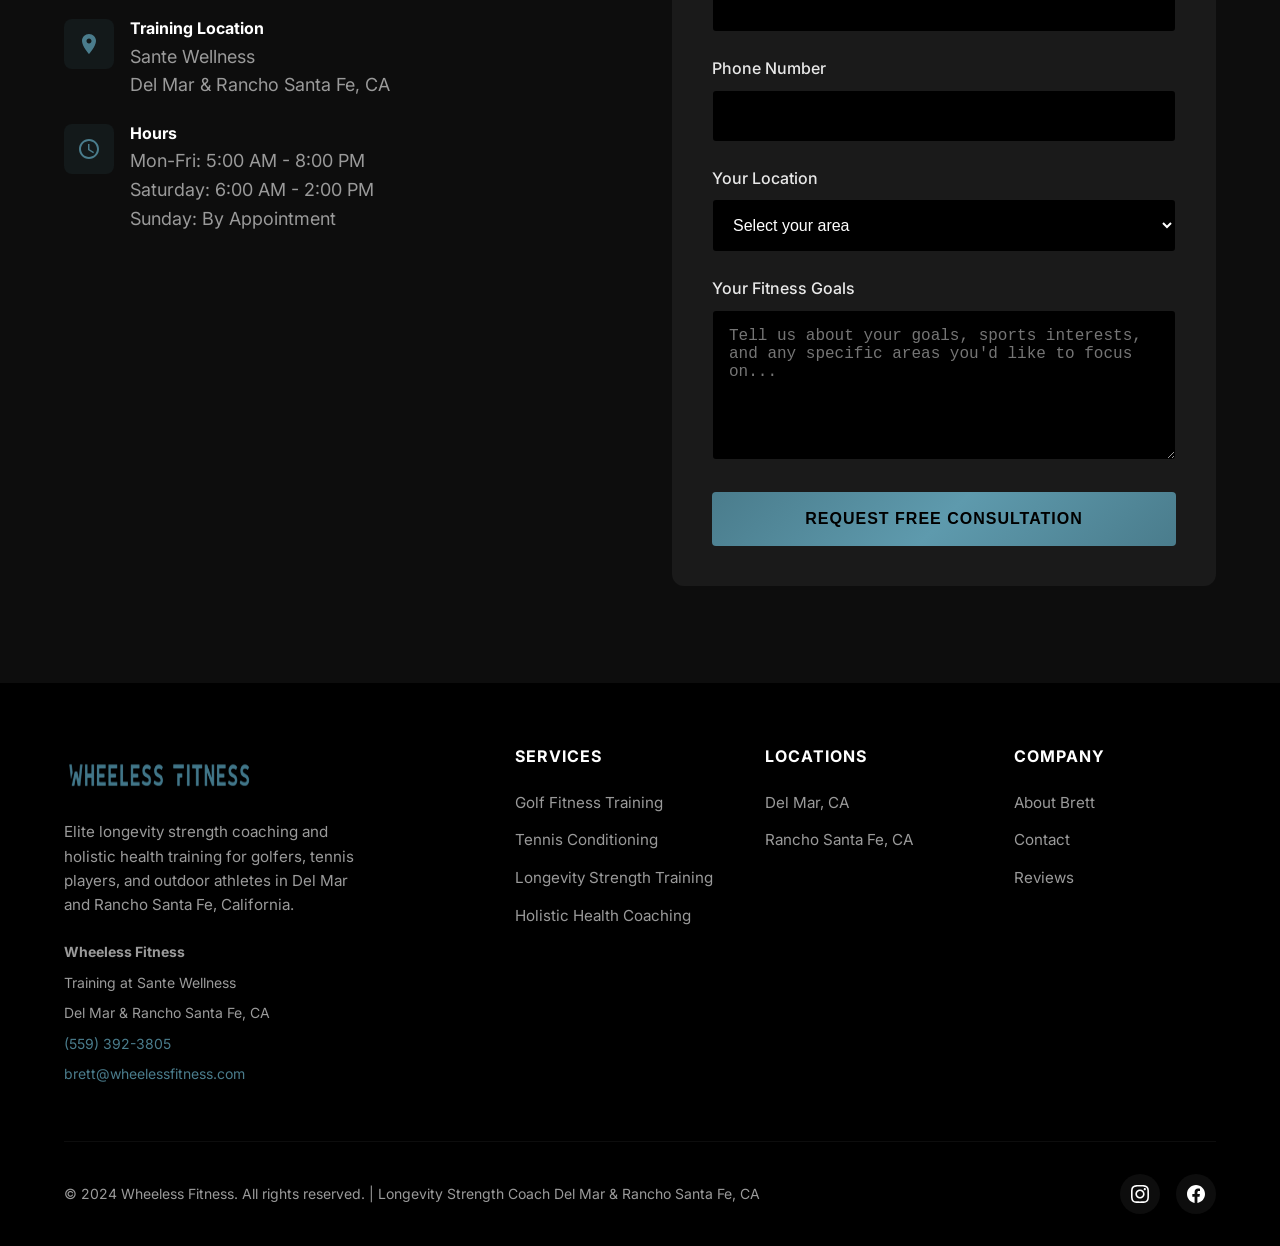
==== commit 9d09a405: "Fix: Park City instead of Mammoth, tennis racket icon" ====
--- a/index.html
+++ b/index.html
@@ -294,7 +294,7 @@
             <div class="section-header">
                 <span class="section-badge">Your Active Lifestyle, Optimized</span>
                 <h2>Training for the Sports You Love</h2>
-                <p>Whether you're teeing off at Torrey Pines, catching waves in Del Mar, or hitting the slopes in Mammoth, we'll help you perform at your best.</p>
+                <p>Whether you're teeing off at Torrey Pines, catching waves in Del Mar, or hitting the slopes in Park City, we'll help you perform at your best.</p>
             </div>
             <div class="sports-grid">
                 <div class="sport-item">
@@ -302,7 +302,7 @@
                     <span>Golf</span>
                 </div>
                 <div class="sport-item">
-                    <i class="fa-solid fa-table-tennis-paddle-ball"></i>
+                    <svg xmlns="http://www.w3.org/2000/svg" viewBox="0 0 24 24" fill="currentColor" style="width: 48px; height: 48px;"><path d="M18.5 2C15.46 2 13 4.46 13 7.5c0 1.33.47 2.55 1.26 3.5l-9.19 9.19 1.41 1.41 9.19-9.19c.95.79 2.17 1.26 3.5 1.26 3.04 0 5.5-2.46 5.5-5.5S21.54 2 18.5 2zm0 9c-1.93 0-3.5-1.57-3.5-3.5S16.57 4 18.5 4 22 5.57 22 7.5 20.43 11 18.5 11z"/></svg>
                     <span>Tennis</span>
                 </div>
                 <div class="sport-item">
--- a/css/style.css
+++ b/css/style.css
@@ -75,9 +75,16 @@
 
 /* NAP Info Bar */
 .nap-bar {
-  background: var(--bg-darker);
-  padding: 0.5rem 0;
-  border-bottom: 1px solid rgba(74, 124, 140, 0.2);
+  display: none;
+}
+
+@media (max-width: 768px) {
+  .nap-bar {
+    display: block;
+    background: var(--bg-darker);
+    padding: 0.5rem 0;
+    border-bottom: 1px solid rgba(74, 124, 140, 0.2);
+  }
 }
 
 .nap-bar .container {
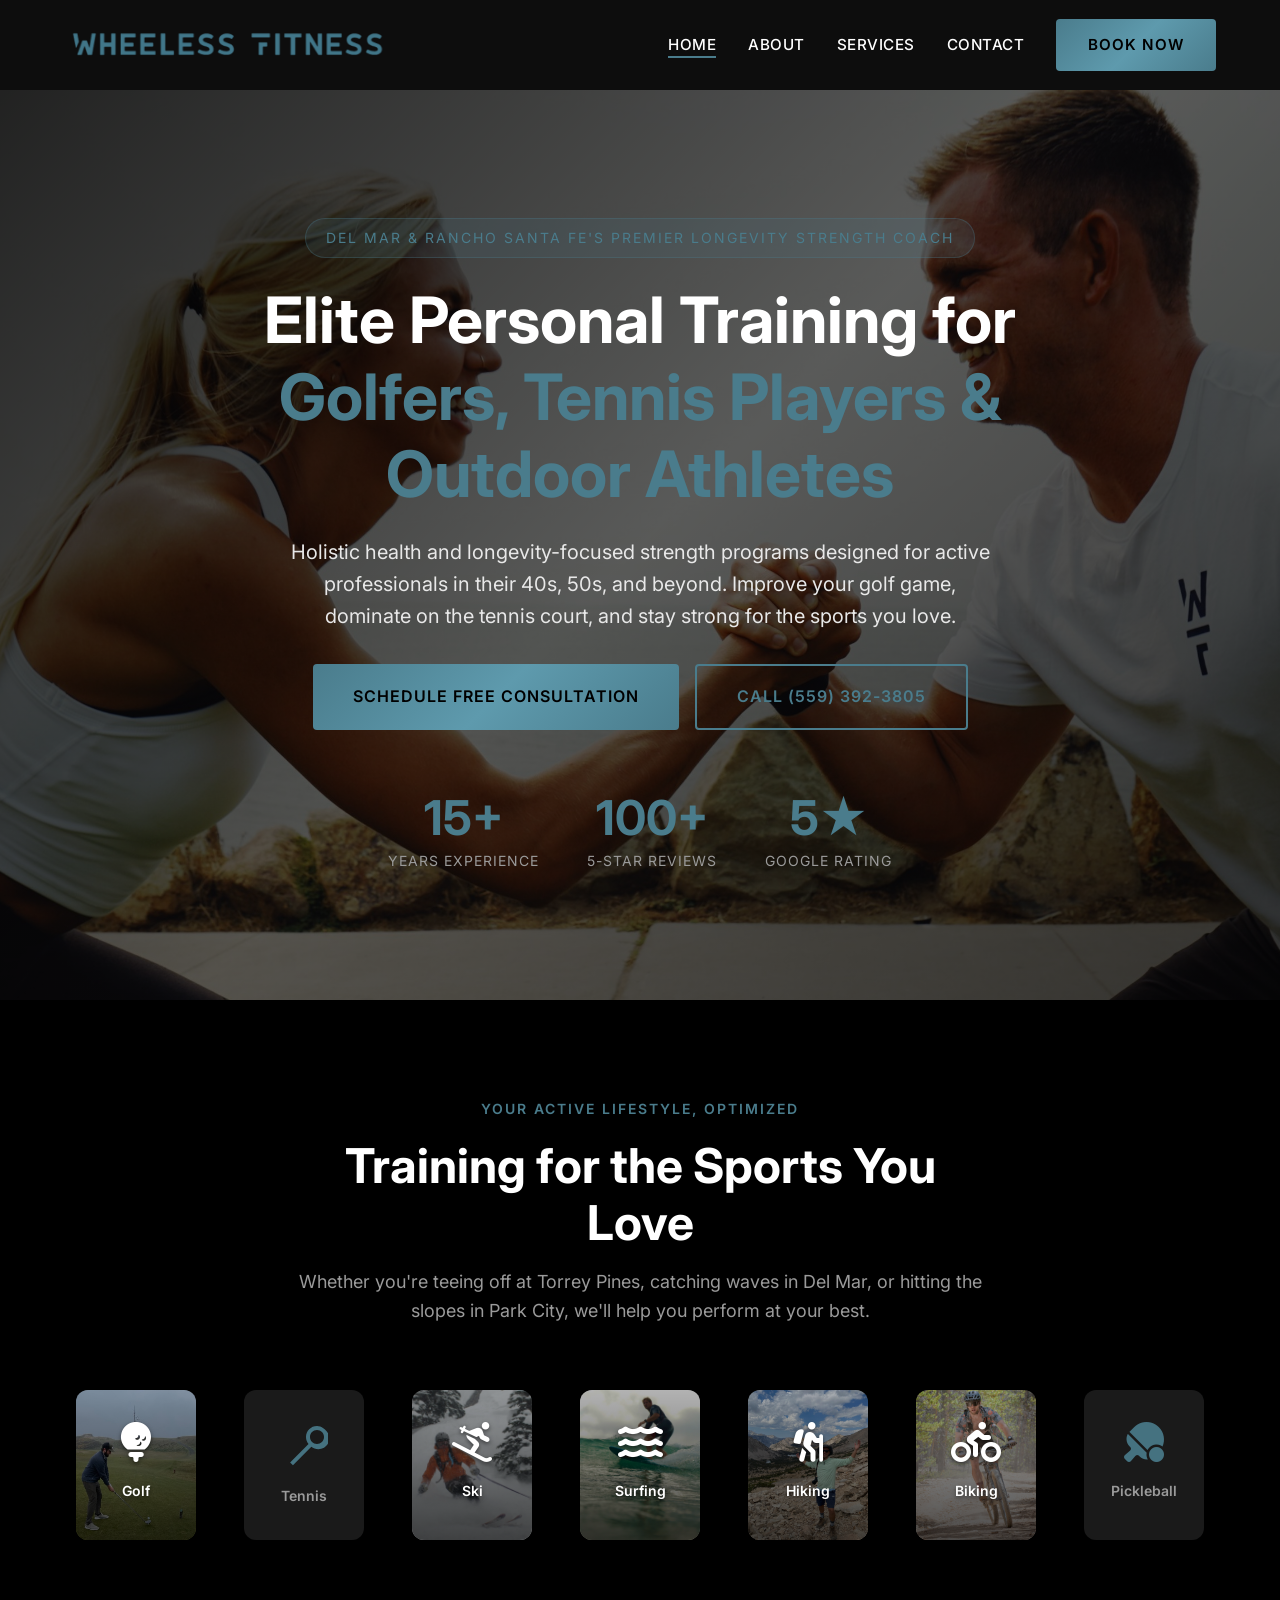
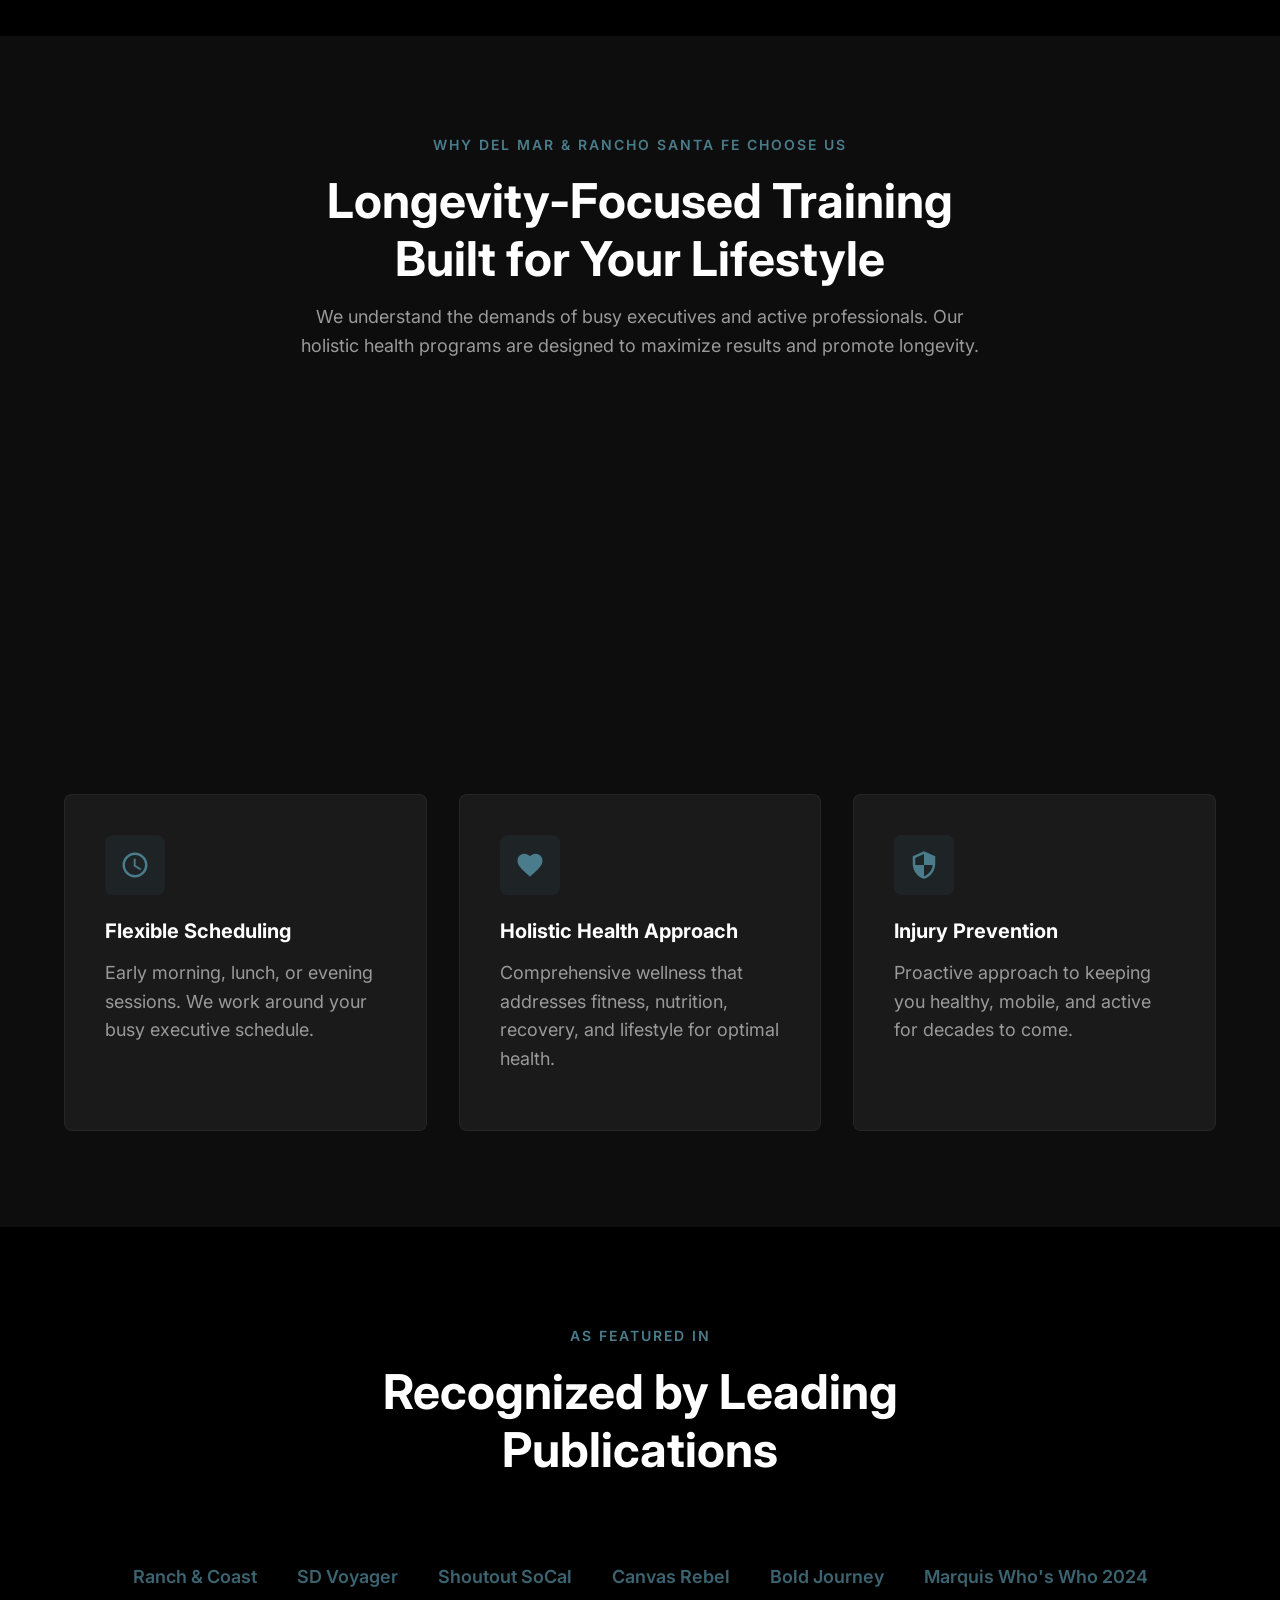
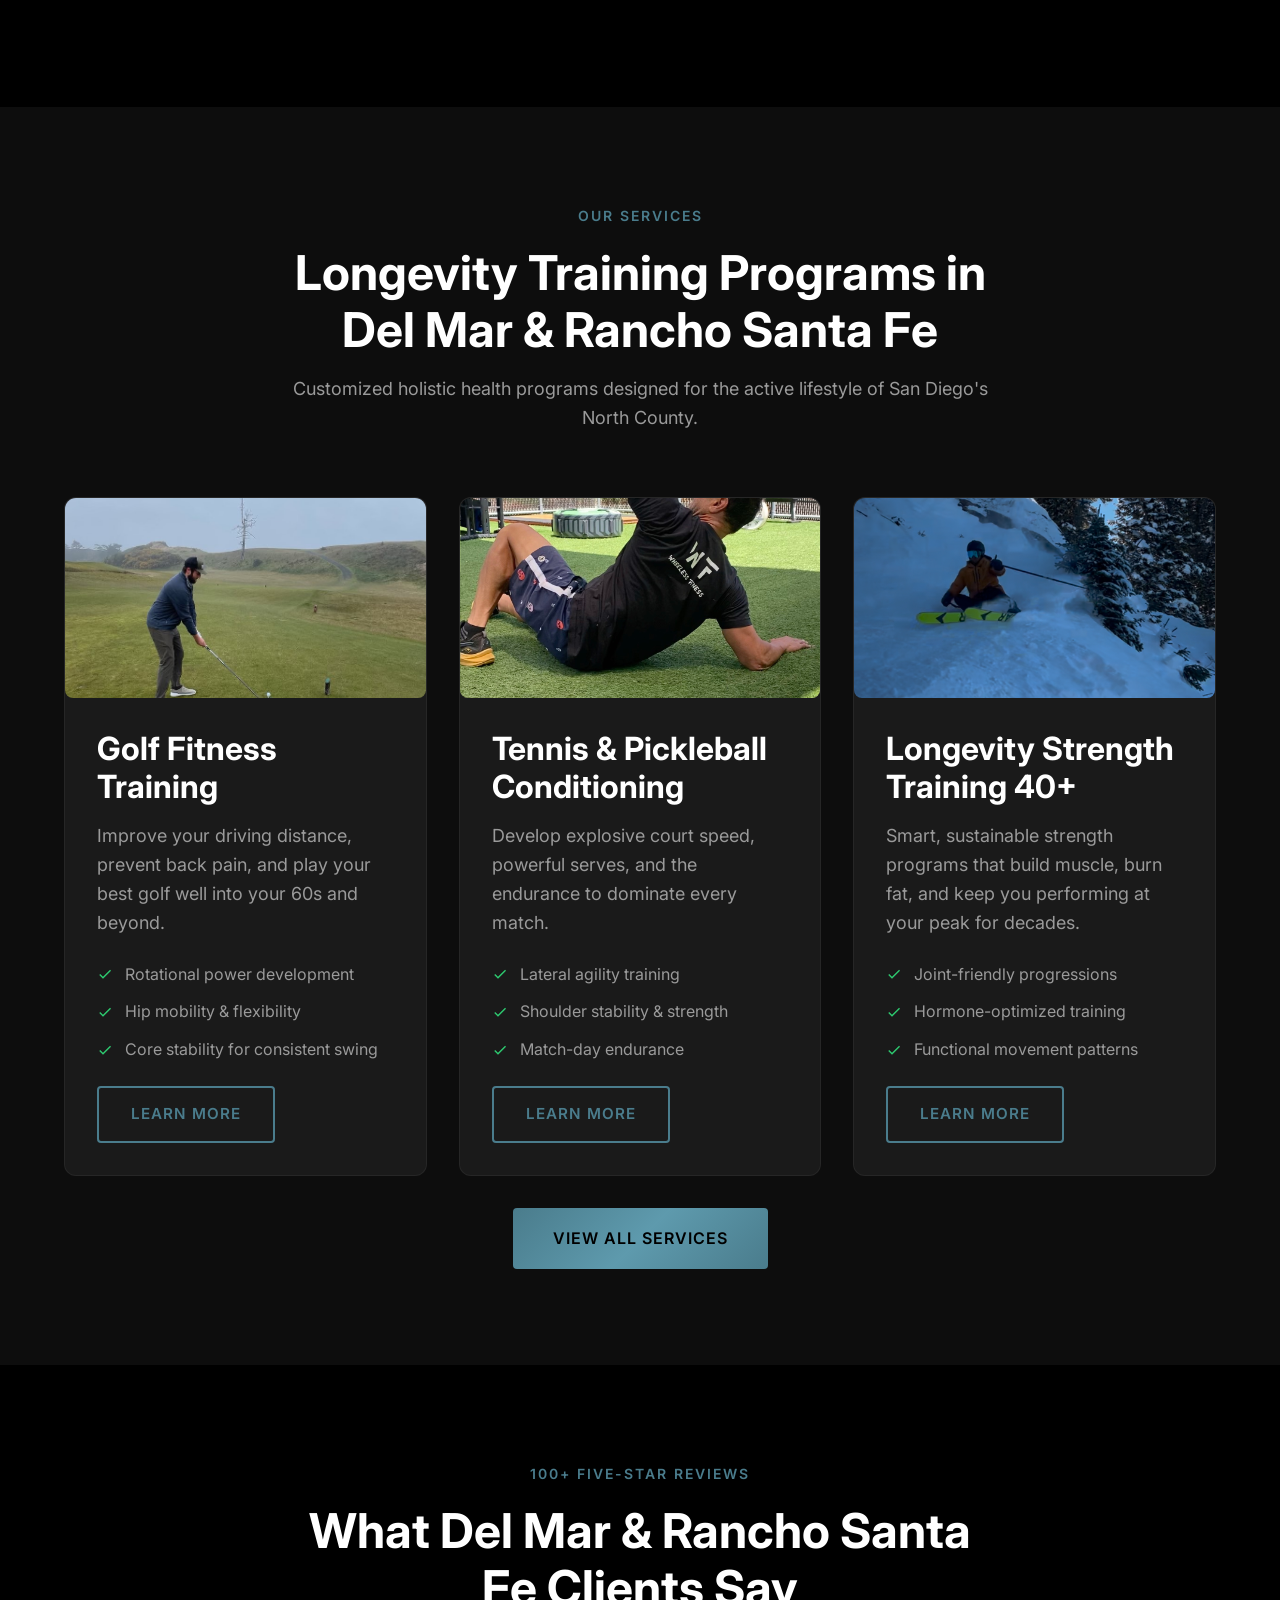
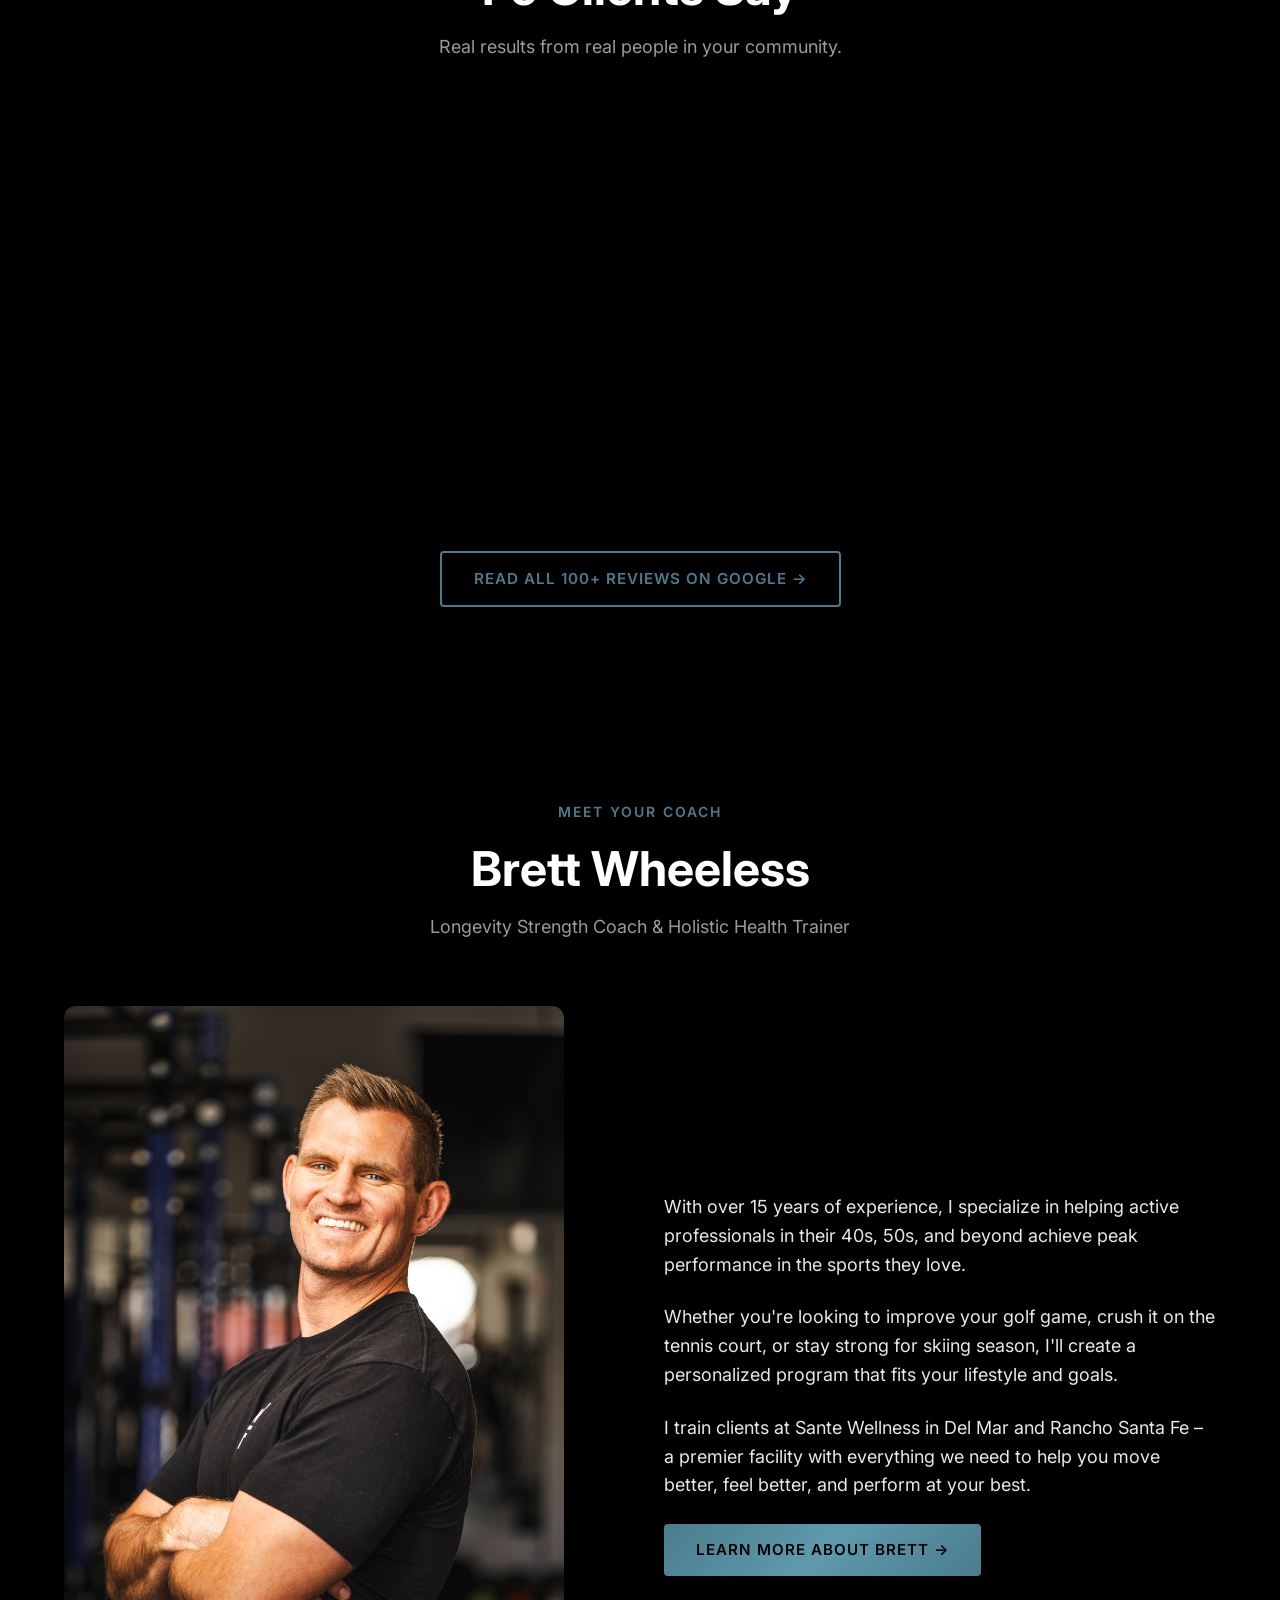
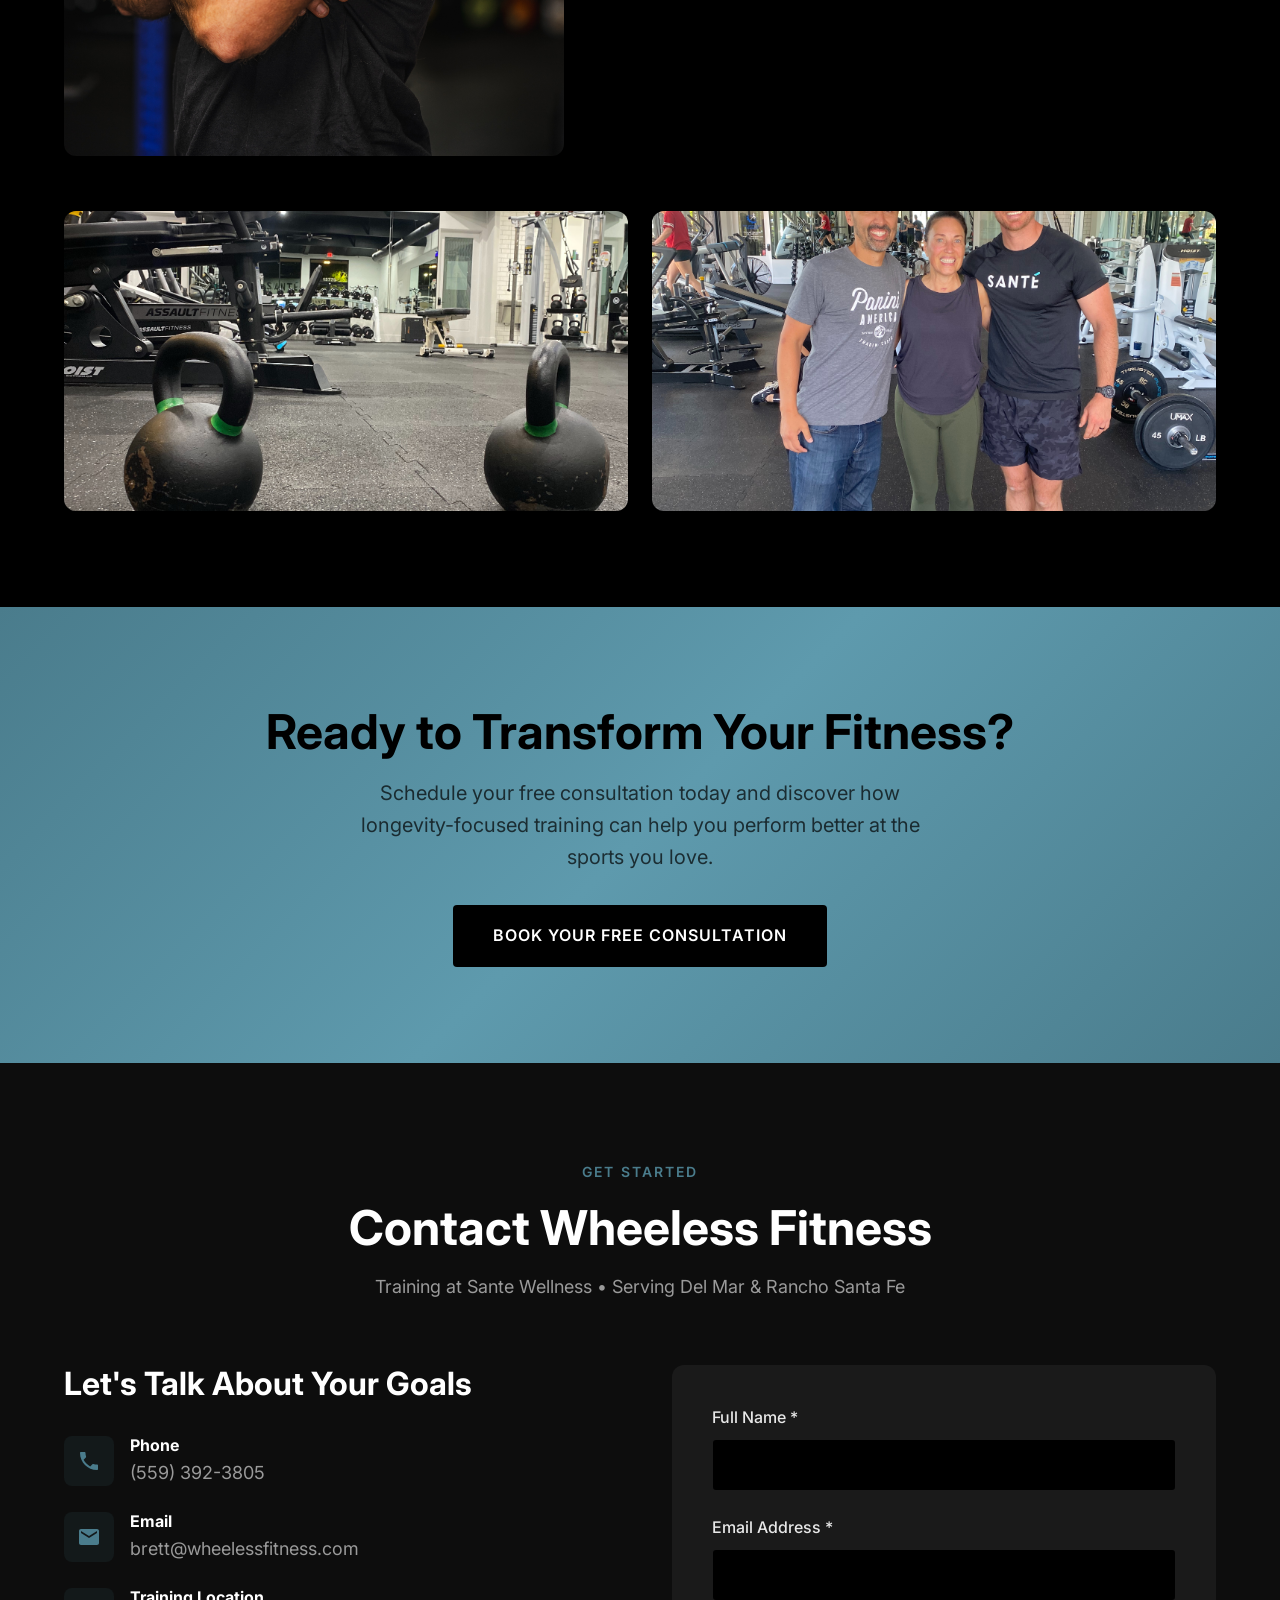
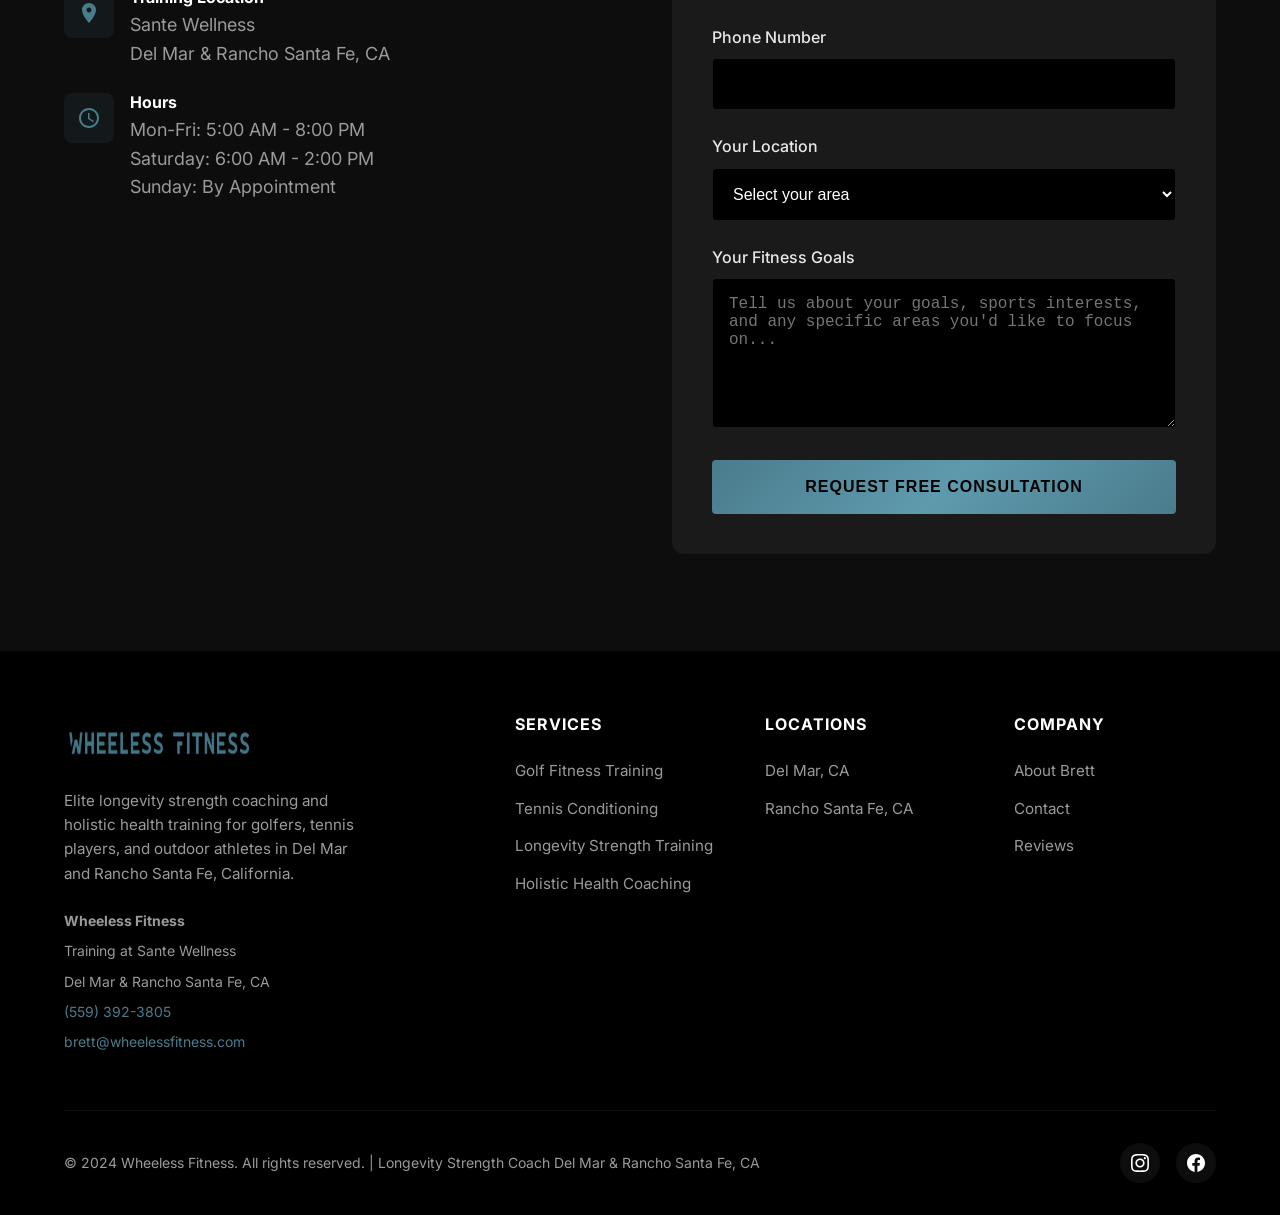
==== commit 2915a0f2: "Add real photos: sports, training, Brett headshot, Sante gym + Meet Your Coach section" ====
--- a/index.html
+++ b/index.html
@@ -297,7 +297,7 @@
                 <p>Whether you're teeing off at Torrey Pines, catching waves in Del Mar, or hitting the slopes in Park City, we'll help you perform at your best.</p>
             </div>
             <div class="sports-grid">
-                <div class="sport-item">
+                <div class="sport-item" style="background-image: url('images/sport-golf.jpg'); background-size: cover; background-position: center;">
                     <i class="fa-solid fa-golf-ball-tee"></i>
                     <span>Golf</span>
                 </div>
@@ -305,19 +305,19 @@
                     <svg xmlns="http://www.w3.org/2000/svg" viewBox="0 0 24 24" fill="currentColor" style="width: 48px; height: 48px;"><path d="M18.5 2C15.46 2 13 4.46 13 7.5c0 1.33.47 2.55 1.26 3.5l-9.19 9.19 1.41 1.41 9.19-9.19c.95.79 2.17 1.26 3.5 1.26 3.04 0 5.5-2.46 5.5-5.5S21.54 2 18.5 2zm0 9c-1.93 0-3.5-1.57-3.5-3.5S16.57 4 18.5 4 22 5.57 22 7.5 20.43 11 18.5 11z"/></svg>
                     <span>Tennis</span>
                 </div>
-                <div class="sport-item">
+                <div class="sport-item" style="background-image: url('images/sport-skiing.jpg'); background-size: cover; background-position: center;">
                     <i class="fa-solid fa-person-skiing"></i>
                     <span>Ski</span>
                 </div>
-                <div class="sport-item">
+                <div class="sport-item" style="background-image: url('images/sport-surfing.jpg'); background-size: cover; background-position: center;">
                     <i class="fa-solid fa-water"></i>
                     <span>Surfing</span>
                 </div>
-                <div class="sport-item">
+                <div class="sport-item" style="background-image: url('images/sport-hiking.jpg'); background-size: cover; background-position: center;">
                     <i class="fa-solid fa-person-hiking"></i>
                     <span>Hiking</span>
                 </div>
-                <div class="sport-item">
+                <div class="sport-item" style="background-image: url('images/sport-biking.jpg'); background-size: cover; background-position: center;">
                     <i class="fa-solid fa-person-biking"></i>
                     <span>Biking</span>
                 </div>
@@ -424,8 +424,7 @@
             </div>
             <div class="services-grid">
                 <div class="service-card">
-                    <div class="service-image">
-                        <svg xmlns="http://www.w3.org/2000/svg" viewBox="0 0 24 24"><circle cx="12" cy="12" r="10"/></svg>
+                    <div class="service-image" style="background-image: url('images/sport-golf.jpg'); background-size: cover; background-position: center; min-height: 200px; border-radius: 8px;">
                     </div>
                     <div class="service-content">
                         <h3>Golf Fitness Training</h3>
@@ -439,8 +438,7 @@
                     </div>
                 </div>
                 <div class="service-card">
-                    <div class="service-image">
-                        <svg xmlns="http://www.w3.org/2000/svg" viewBox="0 0 24 24"><path d="M20.57 14.86L22 13.43 20.57 12 17 15.57 8.43 7 12 3.43 10.57 2 9.14 3.43 7.71 2 5.57 4.14 4.14 2.71 2.71 4.14l1.43 1.43L2 7.71l1.43 1.43L2 10.57 3.43 12 7 8.43 15.57 17 12 20.57 13.43 22l1.43-1.43L16.29 22l2.14-2.14 1.43 1.43 1.43-1.43-1.43-1.43L22 16.29z"/></svg>
+                    <div class="service-image" style="background-image: url('images/training-kettlebell.jpg'); background-size: cover; background-position: center; min-height: 200px; border-radius: 8px;">
                     </div>
                     <div class="service-content">
                         <h3>Tennis & Pickleball Conditioning</h3>
@@ -454,8 +452,7 @@
                     </div>
                 </div>
                 <div class="service-card">
-                    <div class="service-image">
-                        <svg xmlns="http://www.w3.org/2000/svg" viewBox="0 0 24 24"><path d="M13.5 5.5c1.1 0 2-.9 2-2s-.9-2-2-2-2 .9-2 2 .9 2 2 2zM9.8 8.9L7 23h2.1l1.8-8 2.1 2v6h2v-7.5l-2.1-2 .6-3c1 1.15 2.41 2.01 4 2.34V23H19V9h-1.5v1.78c-1.23-.37-2.22-1.17-2.8-2.18l-1-1.6c-.41-.65-1.11-1-1.84-1-.78 0-1.59.5-1.78 1.44z"/></svg>
+                    <div class="service-image" style="background-image: url('images/skiing-action.jpg'); background-size: cover; background-position: center; min-height: 200px; border-radius: 8px;">
                     </div>
                     <div class="service-content">
                         <h3>Longevity Strength Training 40+</h3>
@@ -545,6 +542,32 @@
         </div>
     </section>
 
+    <!-- Meet Your Coach -->
+    <section class="bg-darker">
+        <div class="container">
+            <div class="section-header">
+                <span class="section-badge">Meet Your Coach</span>
+                <h2>Brett Wheeless</h2>
+                <p>Longevity Strength Coach & Holistic Health Trainer</p>
+            </div>
+            <div style="display: grid; grid-template-columns: 1fr 1fr; gap: 3rem; align-items: center; margin-top: 2rem;">
+                <div>
+                    <img src="images/brett-headshot.jpg" alt="Brett Wheeless - Personal Trainer Del Mar Rancho Santa Fe" style="width: 100%; max-width: 500px; border-radius: 12px; box-shadow: 0 25px 50px -12px rgba(0, 0, 0, 0.5);">
+                </div>
+                <div>
+                    <p style="font-size: 1.125rem; color: #E8E8E8; margin-bottom: 1.5rem;">With over 15 years of experience, I specialize in helping active professionals in their 40s, 50s, and beyond achieve peak performance in the sports they love.</p>
+                    <p style="font-size: 1.125rem; color: #E8E8E8; margin-bottom: 1.5rem;">Whether you're looking to improve your golf game, crush it on the tennis court, or stay strong for skiing season, I'll create a personalized program that fits your lifestyle and goals.</p>
+                    <p style="font-size: 1.125rem; color: #E8E8E8; margin-bottom: 1.5rem;">I train clients at Sante Wellness in Del Mar and Rancho Santa Fe – a premier facility with everything we need to help you move better, feel better, and perform at your best.</p>
+                    <a href="about.html" class="btn btn-primary">Learn More About Brett →</a>
+                </div>
+            </div>
+            <div style="display: grid; grid-template-columns: 1fr 1fr; gap: 1.5rem; margin-top: 3rem;">
+                <img src="images/sante-gym.jpg" alt="Sante Wellness Gym Del Mar" style="width: 100%; border-radius: 12px; height: 300px; object-fit: cover;">
+                <img src="images/sante-clients.jpg" alt="Brett Wheeless with clients at Sante Wellness" style="width: 100%; border-radius: 12px; height: 300px; object-fit: cover;">
+            </div>
+        </div>
+    </section>
+
     <!-- CTA Section -->
     <section class="cta-section">
         <div class="container">
--- a/css/style.css
+++ b/css/style.css
@@ -899,23 +899,70 @@
 
 .sport-item {
   text-align: center;
+  position: relative;
+  padding: 2rem 1.5rem;
+  border-radius: 12px;
+  background-color: var(--bg-card);
+  min-width: 120px;
+  transition: var(--transition-smooth);
+  overflow: hidden;
+}
+
+.sport-item::before {
+  content: '';
+  position: absolute;
+  top: 0;
+  left: 0;
+  right: 0;
+  bottom: 0;
+  background: linear-gradient(180deg, rgba(0,0,0,0.3) 0%, rgba(0,0,0,0.7) 100%);
+  z-index: 1;
+  opacity: 0;
+  transition: var(--transition-smooth);
+}
+
+.sport-item[style*="background-image"]::before {
+  opacity: 1;
+}
+
+.sport-item:hover {
+  transform: translateY(-4px);
+  box-shadow: var(--shadow-blue);
 }
 
 .sport-item svg,
 .sport-item i {
+  position: relative;
+  z-index: 2;
   width: 50px;
   height: 50px;
   font-size: 2.5rem;
   color: var(--primary-blue);
   fill: var(--primary-blue);
-  opacity: 0.8;
+  opacity: 0.9;
   margin-bottom: 0.5rem;
 }
 
+.sport-item[style*="background-image"] svg,
+.sport-item[style*="background-image"] i {
+  color: var(--text-white);
+  fill: var(--text-white);
+  opacity: 1;
+  text-shadow: 0 2px 4px rgba(0,0,0,0.5);
+}
+
 .sport-item span {
+  position: relative;
+  z-index: 2;
   display: block;
   font-size: 0.875rem;
+  font-weight: 600;
   color: var(--text-muted);
+}
+
+.sport-item[style*="background-image"] span {
+  color: var(--text-white);
+  text-shadow: 0 2px 4px rgba(0,0,0,0.5);
 }
 
 /* Responsive */
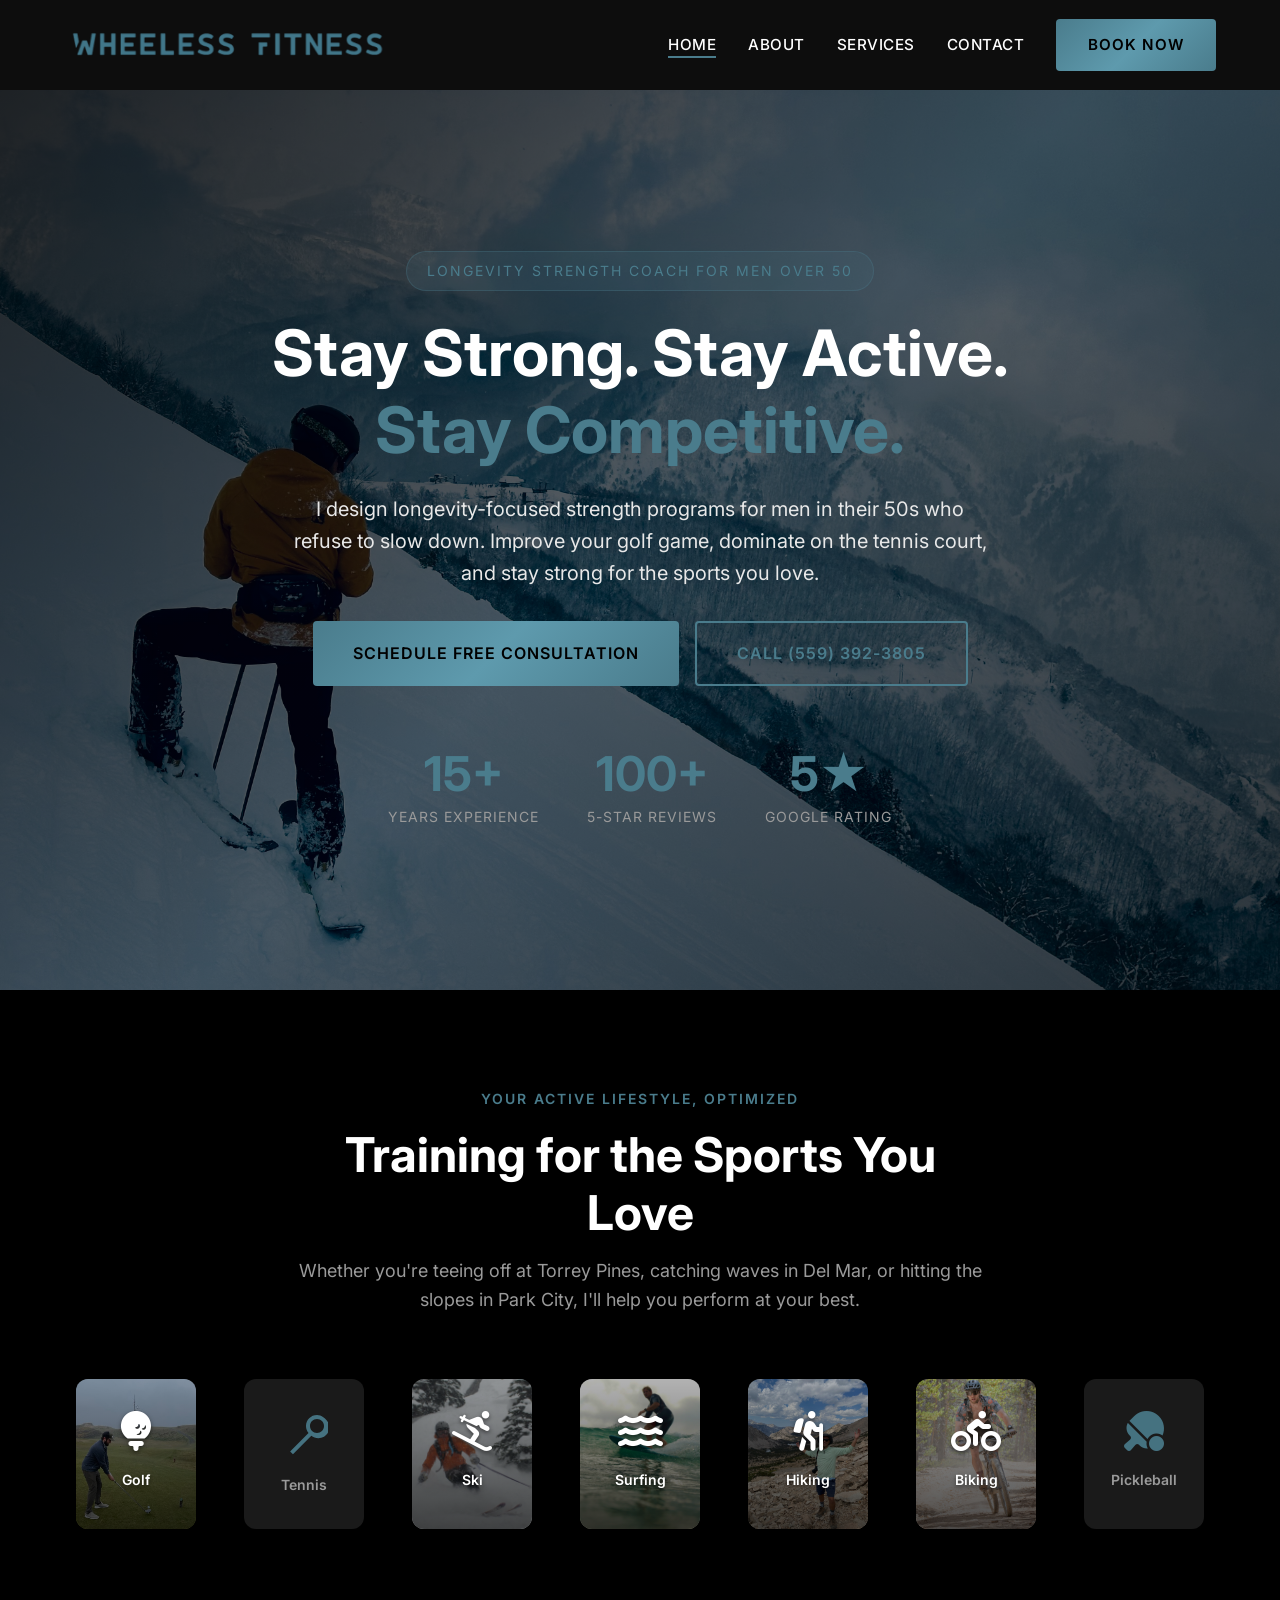
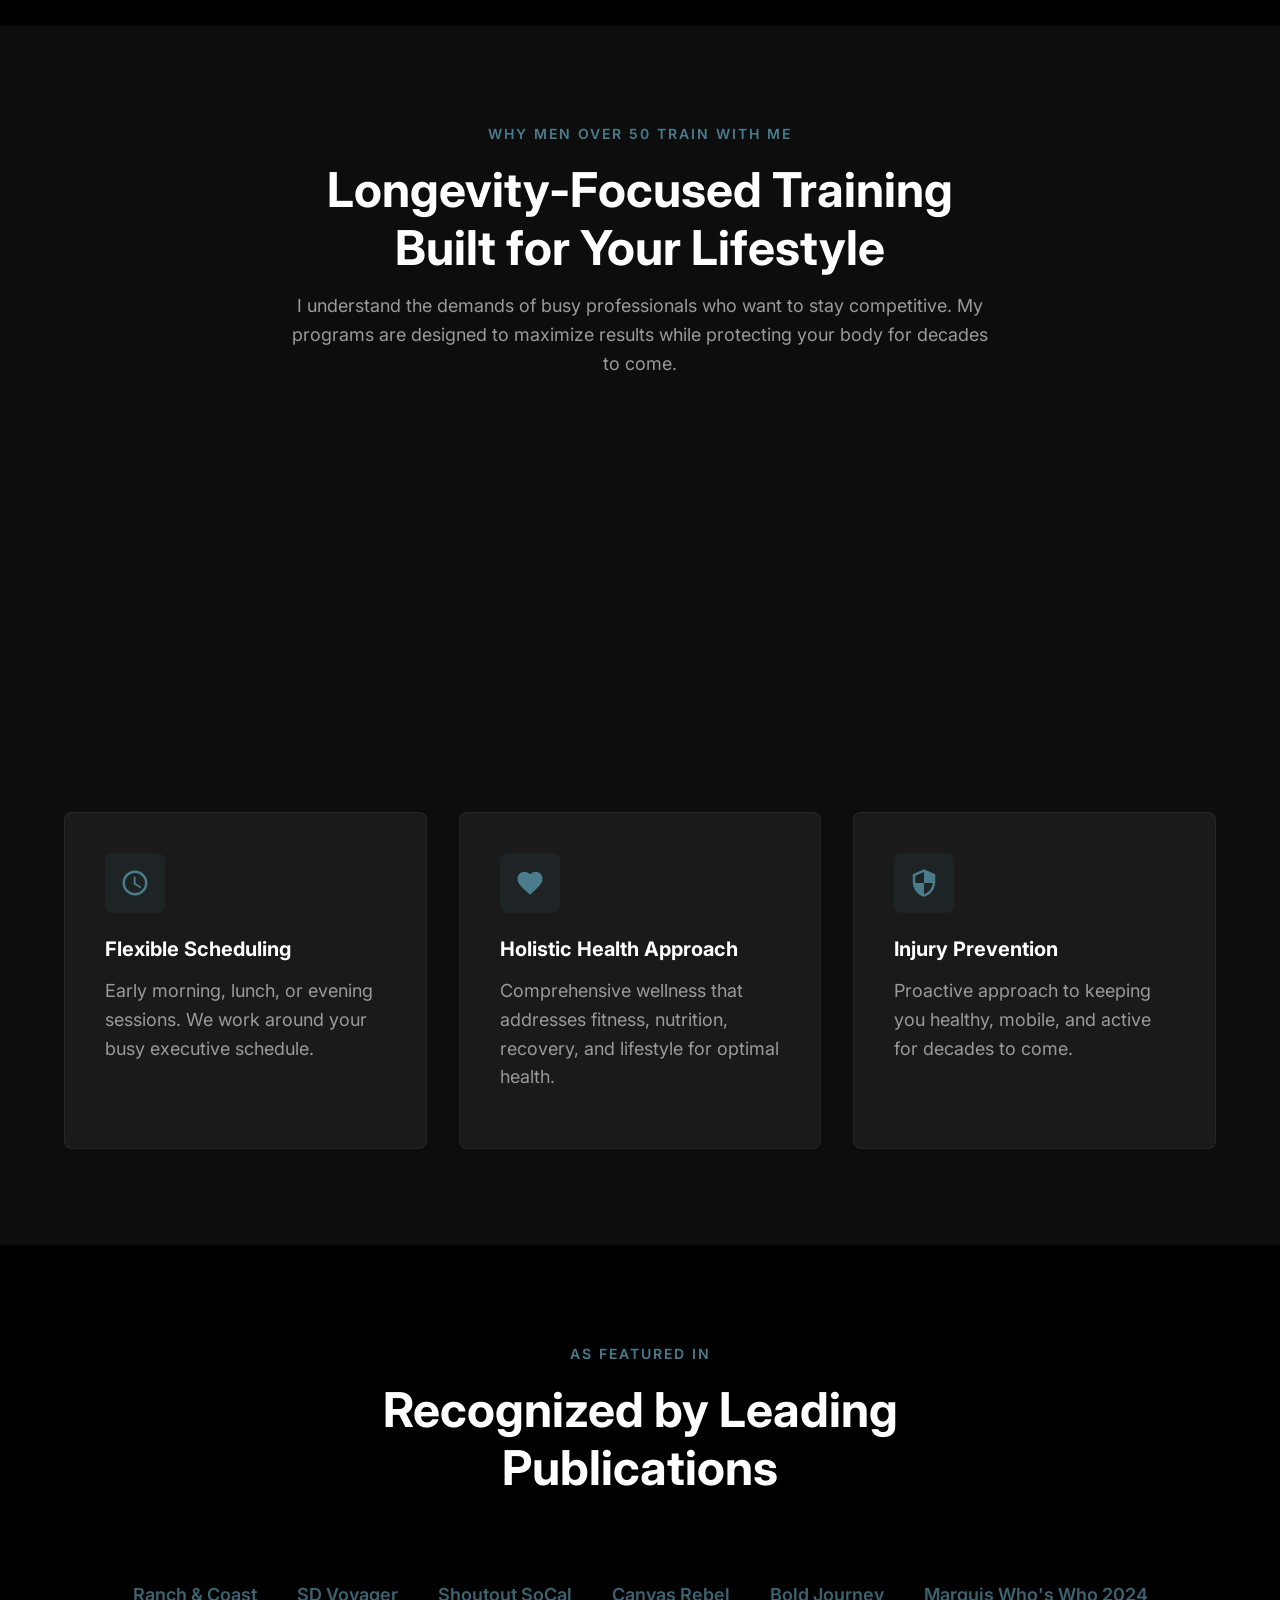
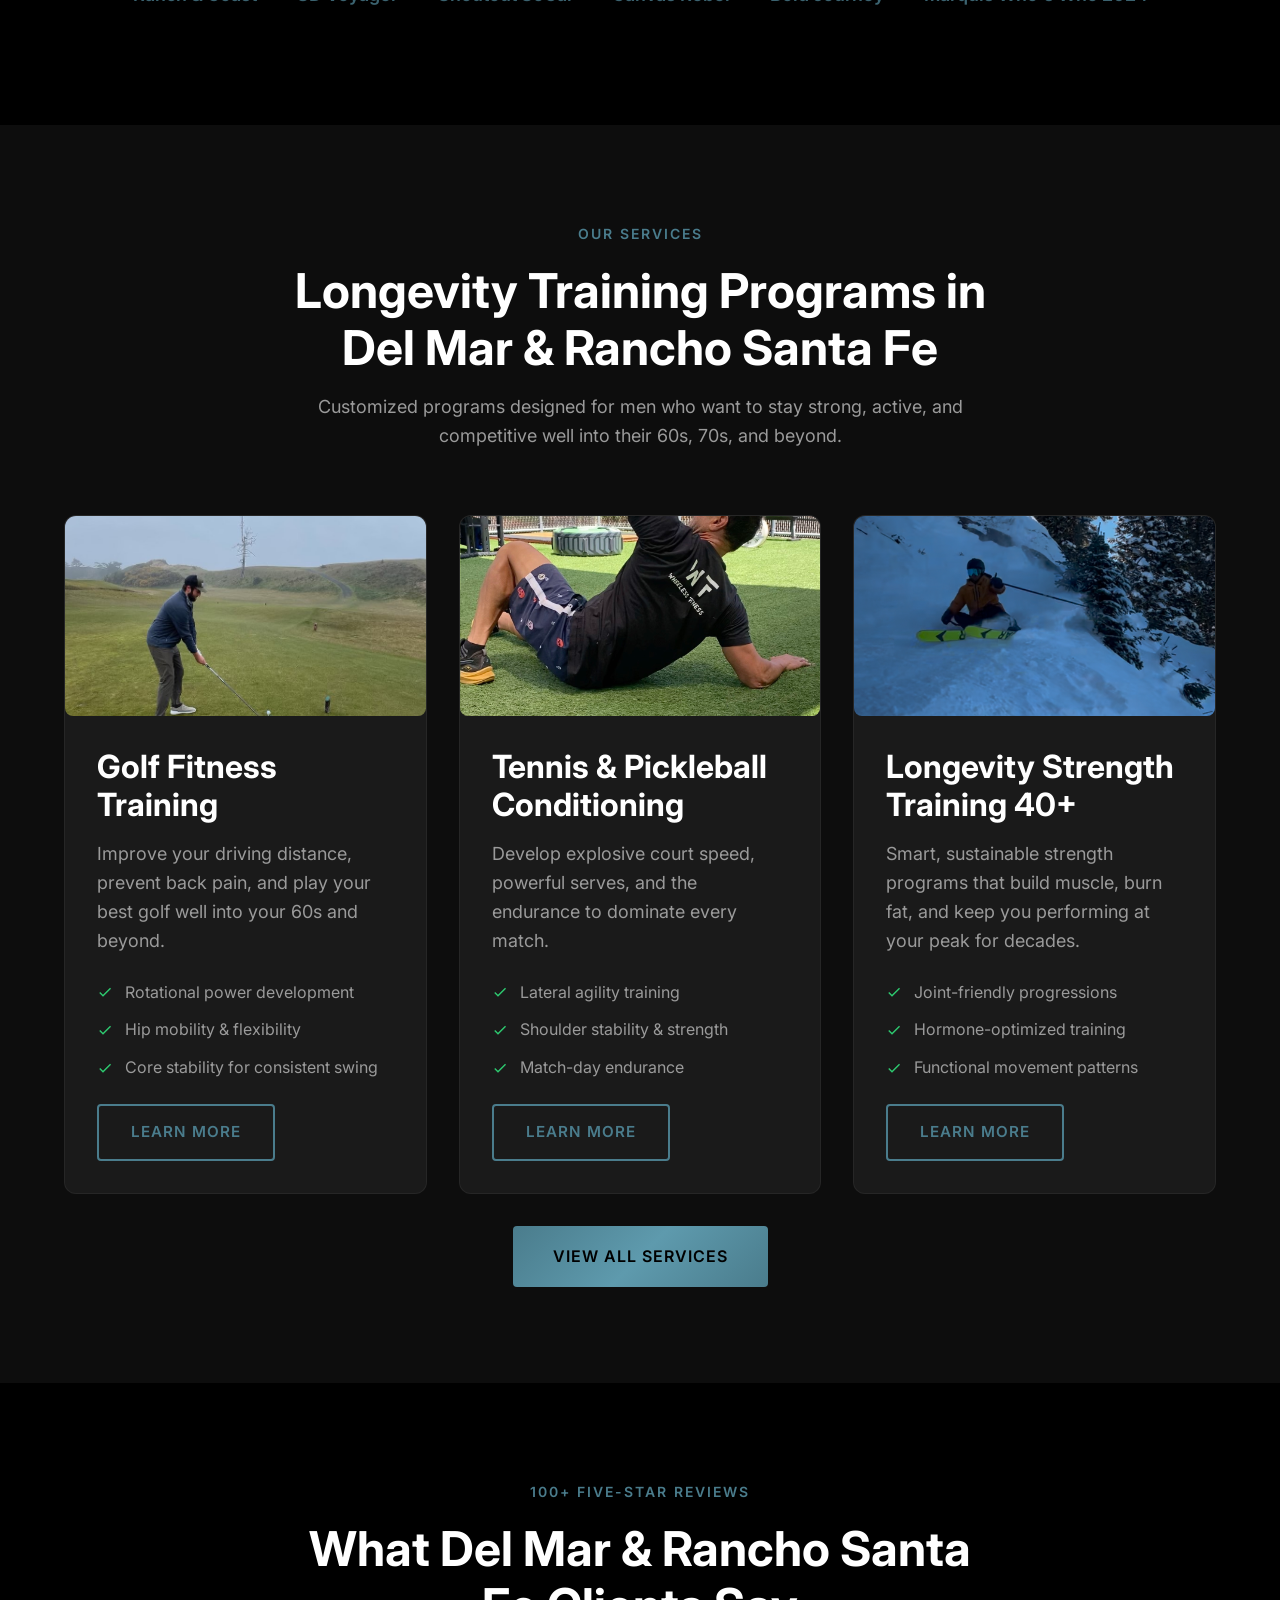
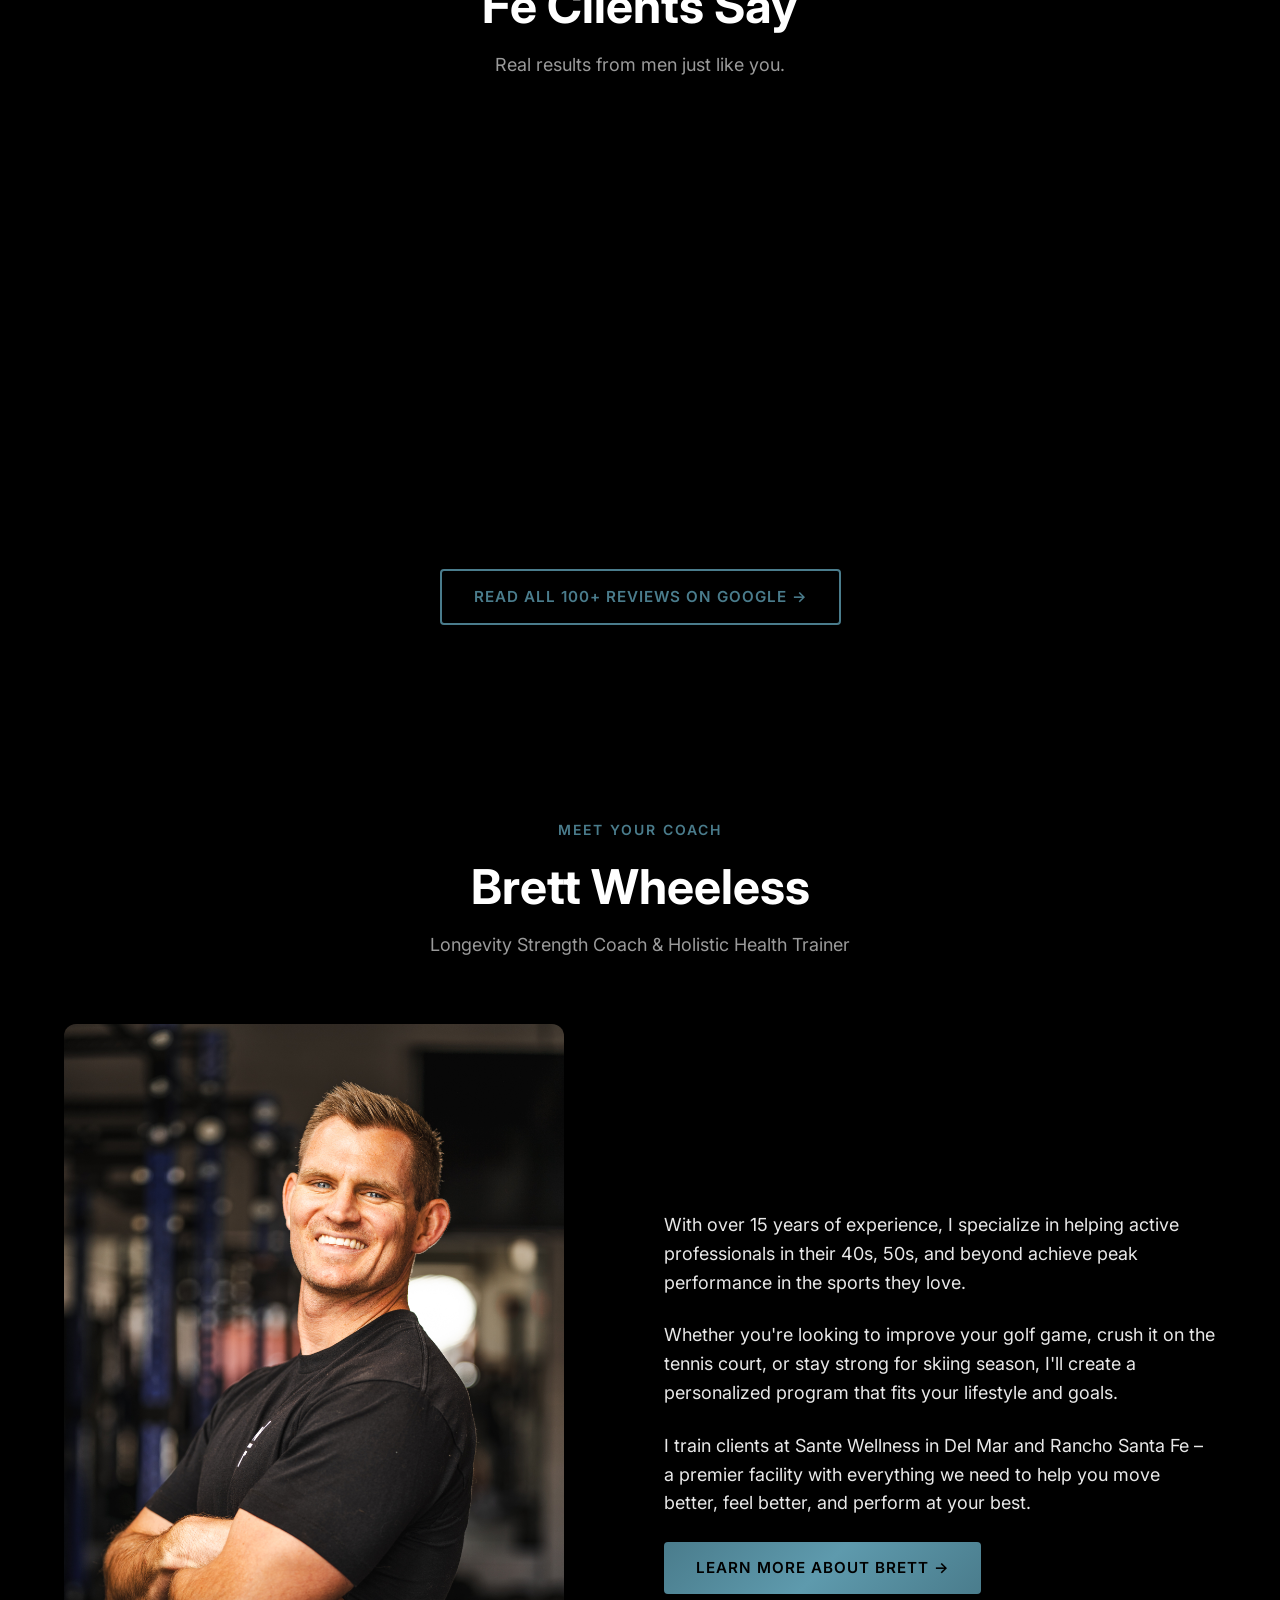
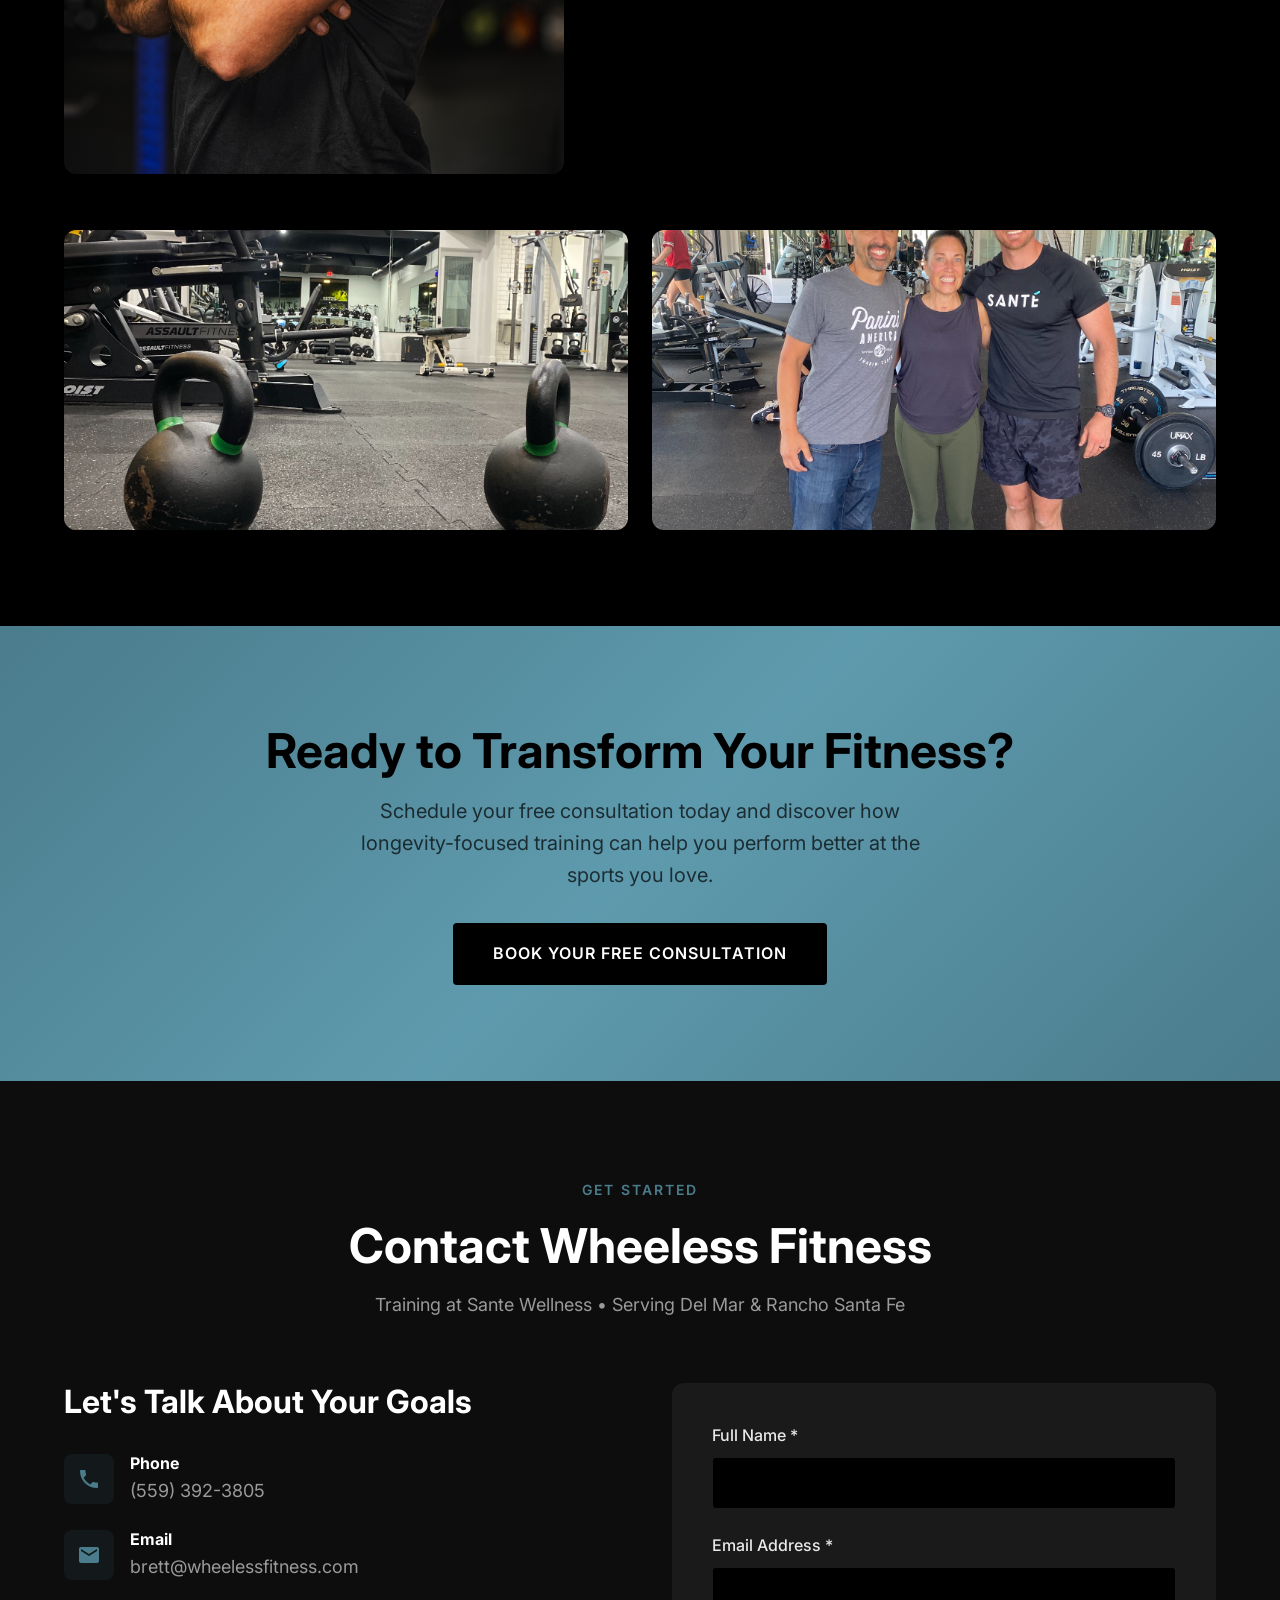
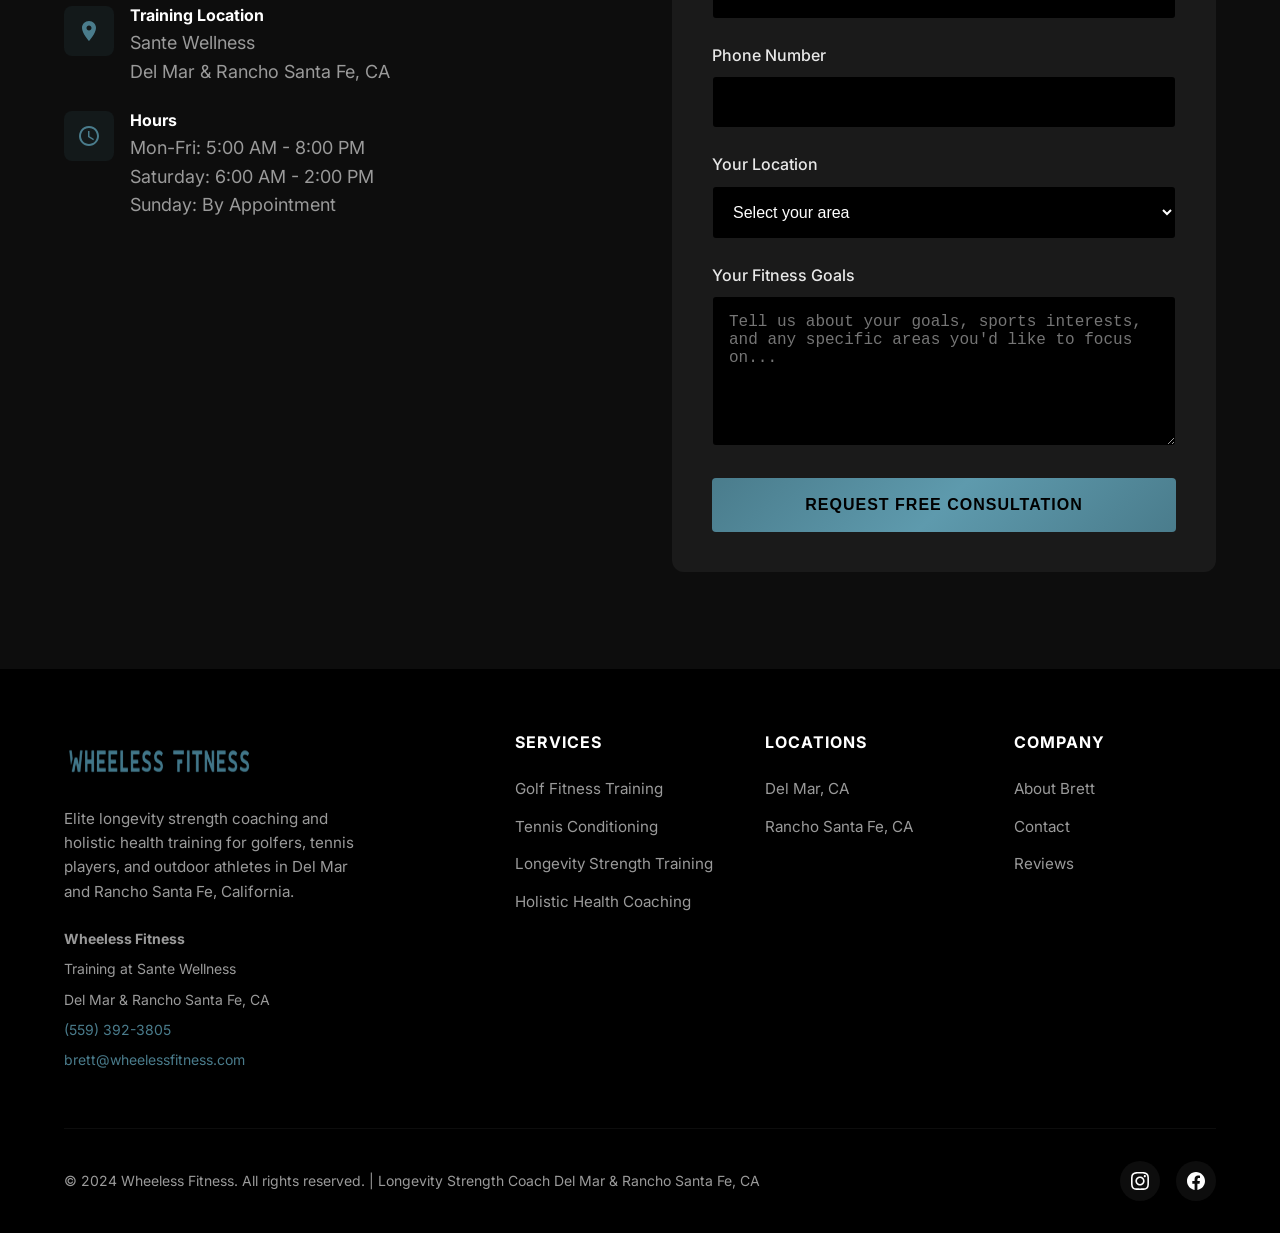
==== commit 3fa74560: "Update hero images per page, change language to singular (I/my), target men 50+" ====
--- a/index.html
+++ b/index.html
@@ -260,13 +260,13 @@
     <!-- Hero Section -->
     <section class="hero">
         <div class="hero-bg">
-            <img src="images/hero-bg.jpg" alt="Personal Training Session in Del Mar California" width="2500" height="1628" loading="eager">
+            <img src="images/skiing-backcountry.jpg" alt="Brett Wheeless skiing backcountry" width="2500" height="1628" loading="eager" style="object-position: center 40%;">
         </div>
         <div class="hero-overlay"></div>
         <div class="hero-content">
-            <span class="hero-badge">Del Mar & Rancho Santa Fe's Premier Longevity Strength Coach</span>
-            <h1>Elite Personal Training for <span class="highlight">Golfers, Tennis Players & Outdoor Athletes</span></h1>
-            <p>Holistic health and longevity-focused strength programs designed for active professionals in their 40s, 50s, and beyond. Improve your golf game, dominate on the tennis court, and stay strong for the sports you love.</p>
+            <span class="hero-badge">Longevity Strength Coach for Men Over 50</span>
+            <h1>Stay Strong. Stay Active. <span class="highlight">Stay Competitive.</span></h1>
+            <p>I design longevity-focused strength programs for men in their 50s who refuse to slow down. Improve your golf game, dominate on the tennis court, and stay strong for the sports you love.</p>
             <div class="hero-ctas">
                 <a href="#contact" class="btn btn-primary btn-large">Schedule Free Consultation</a>
                 <a href="tel:+15593923805" class="btn btn-outline btn-large">Call (559) 392-3805</a>
@@ -294,7 +294,7 @@
             <div class="section-header">
                 <span class="section-badge">Your Active Lifestyle, Optimized</span>
                 <h2>Training for the Sports You Love</h2>
-                <p>Whether you're teeing off at Torrey Pines, catching waves in Del Mar, or hitting the slopes in Park City, we'll help you perform at your best.</p>
+                <p>Whether you're teeing off at Torrey Pines, catching waves in Del Mar, or hitting the slopes in Park City, I'll help you perform at your best.</p>
             </div>
             <div class="sports-grid">
                 <div class="sport-item" style="background-image: url('images/sport-golf.jpg'); background-size: cover; background-position: center;">
@@ -333,9 +333,9 @@
     <section>
         <div class="container">
             <div class="section-header">
-                <span class="section-badge">Why Del Mar & Rancho Santa Fe Choose Us</span>
+                <span class="section-badge">Why Men Over 50 Train With Me</span>
                 <h2>Longevity-Focused Training Built for Your Lifestyle</h2>
-                <p>We understand the demands of busy executives and active professionals. Our holistic health programs are designed to maximize results and promote longevity.</p>
+                <p>I understand the demands of busy professionals who want to stay competitive. My programs are designed to maximize results while protecting your body for decades to come.</p>
             </div>
             <div class="features-grid">
                 <div class="feature-card">
@@ -420,7 +420,7 @@
             <div class="section-header">
                 <span class="section-badge">Our Services</span>
                 <h2>Longevity Training Programs in Del Mar & Rancho Santa Fe</h2>
-                <p>Customized holistic health programs designed for the active lifestyle of San Diego's North County.</p>
+                <p>Customized programs designed for men who want to stay strong, active, and competitive well into their 60s, 70s, and beyond.</p>
             </div>
             <div class="services-grid">
                 <div class="service-card">
@@ -478,7 +478,7 @@
             <div class="section-header">
                 <span class="section-badge">100+ Five-Star Reviews</span>
                 <h2>What Del Mar & Rancho Santa Fe Clients Say</h2>
-                <p>Real results from real people in your community.</p>
+                <p>Real results from men just like you.</p>
             </div>
             <div class="testimonials-grid">
                 <div class="testimonial-card">
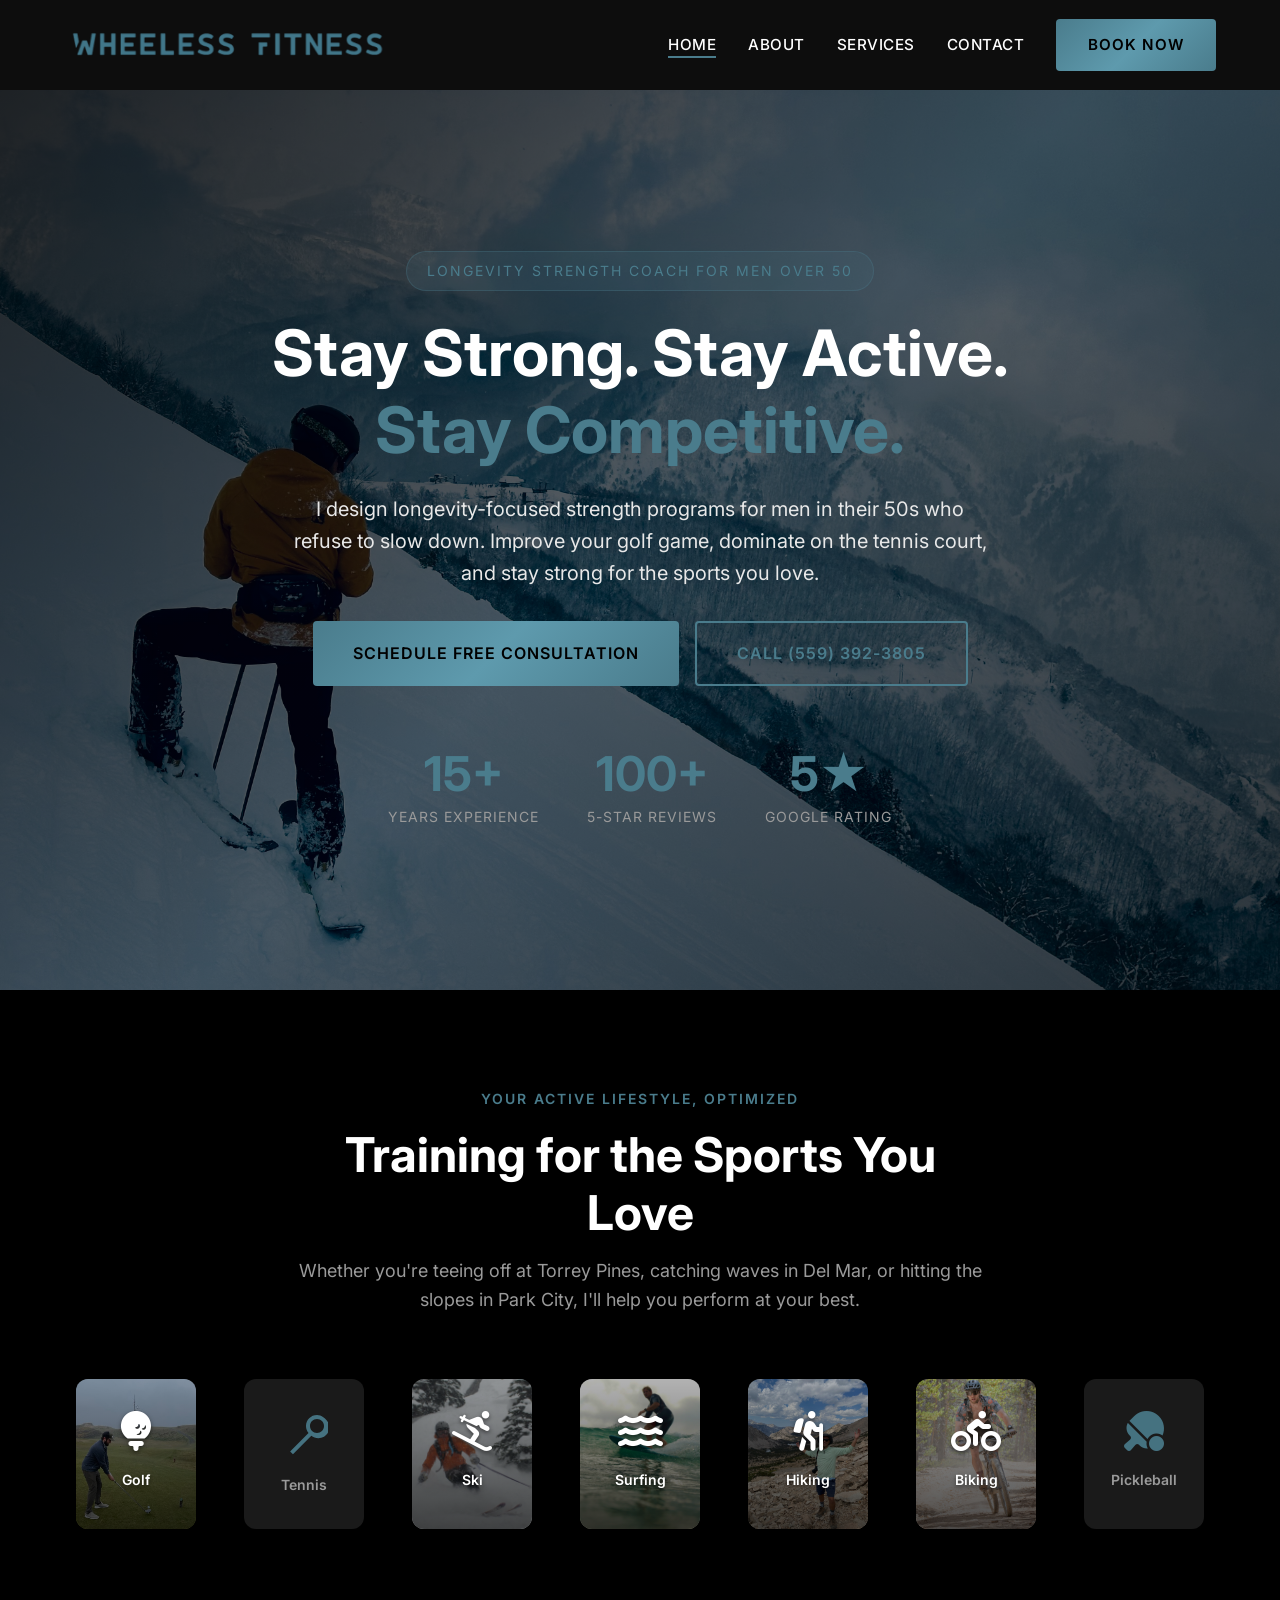
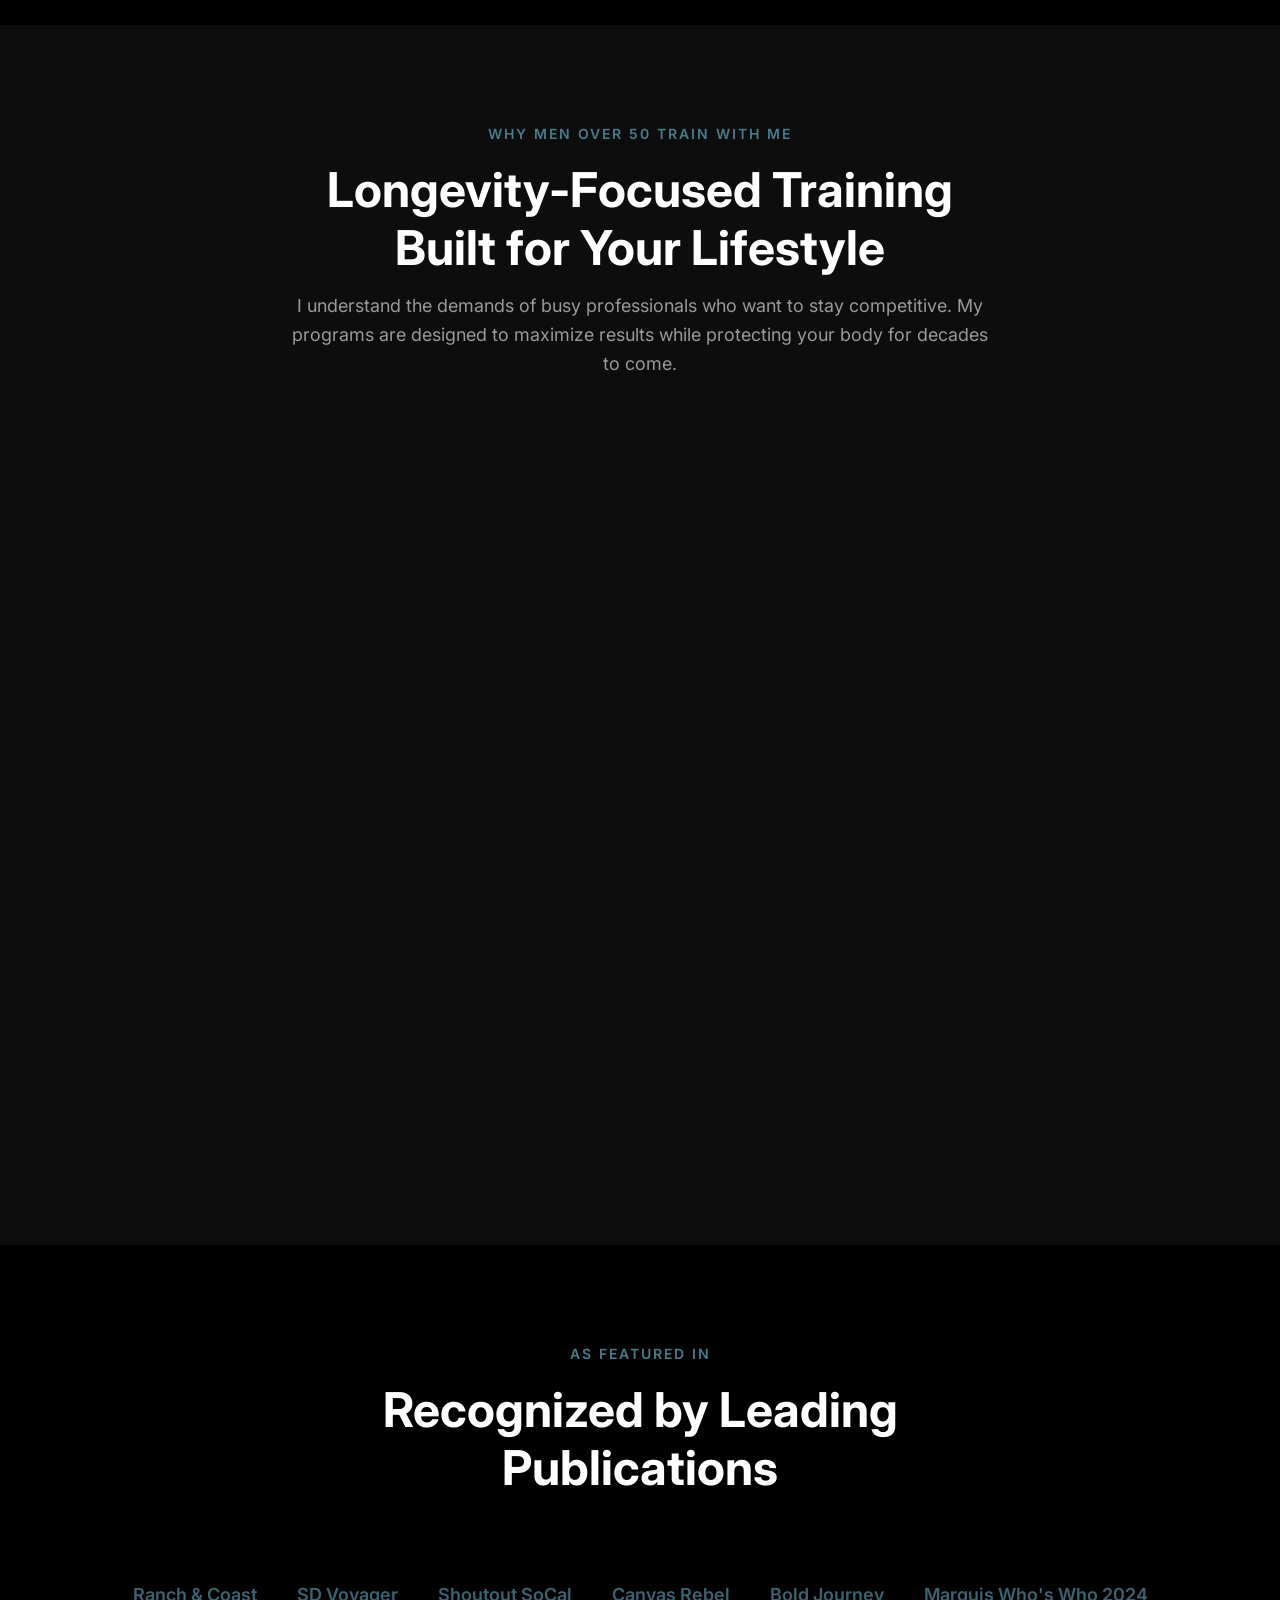
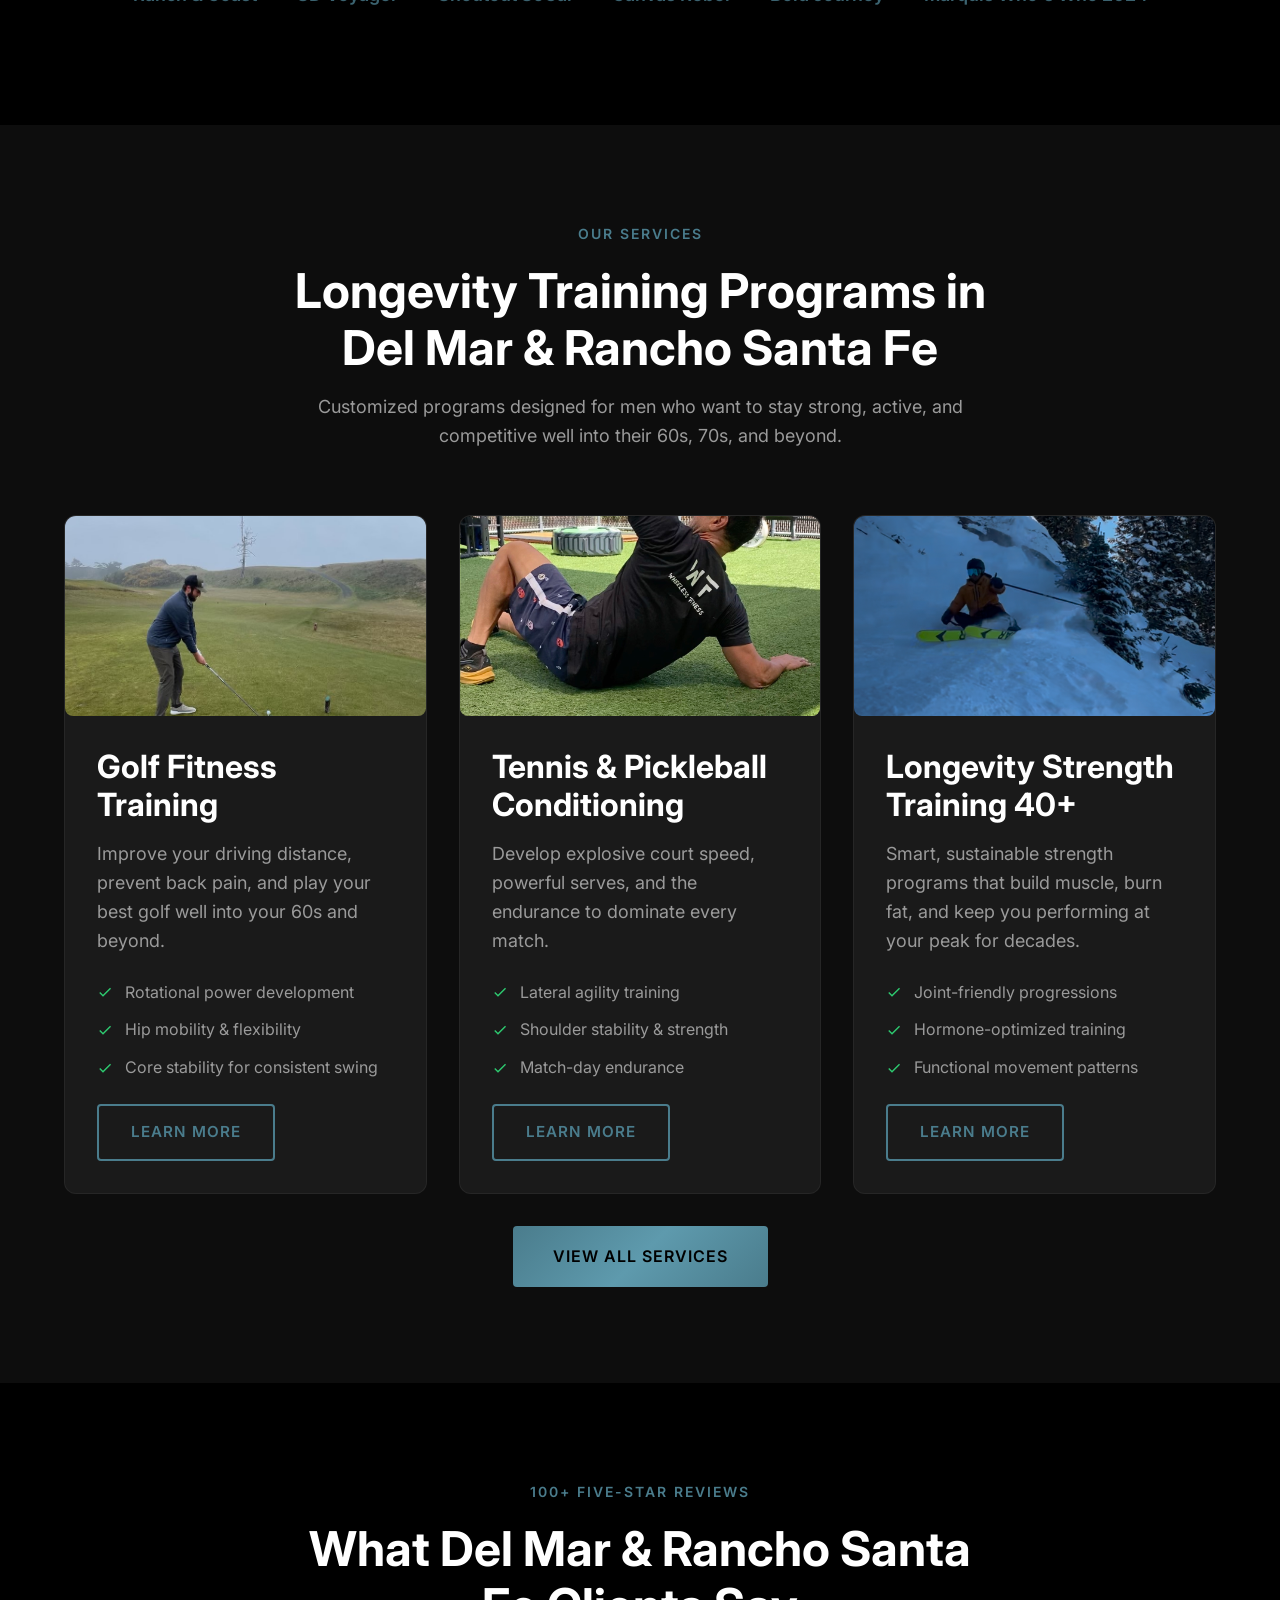
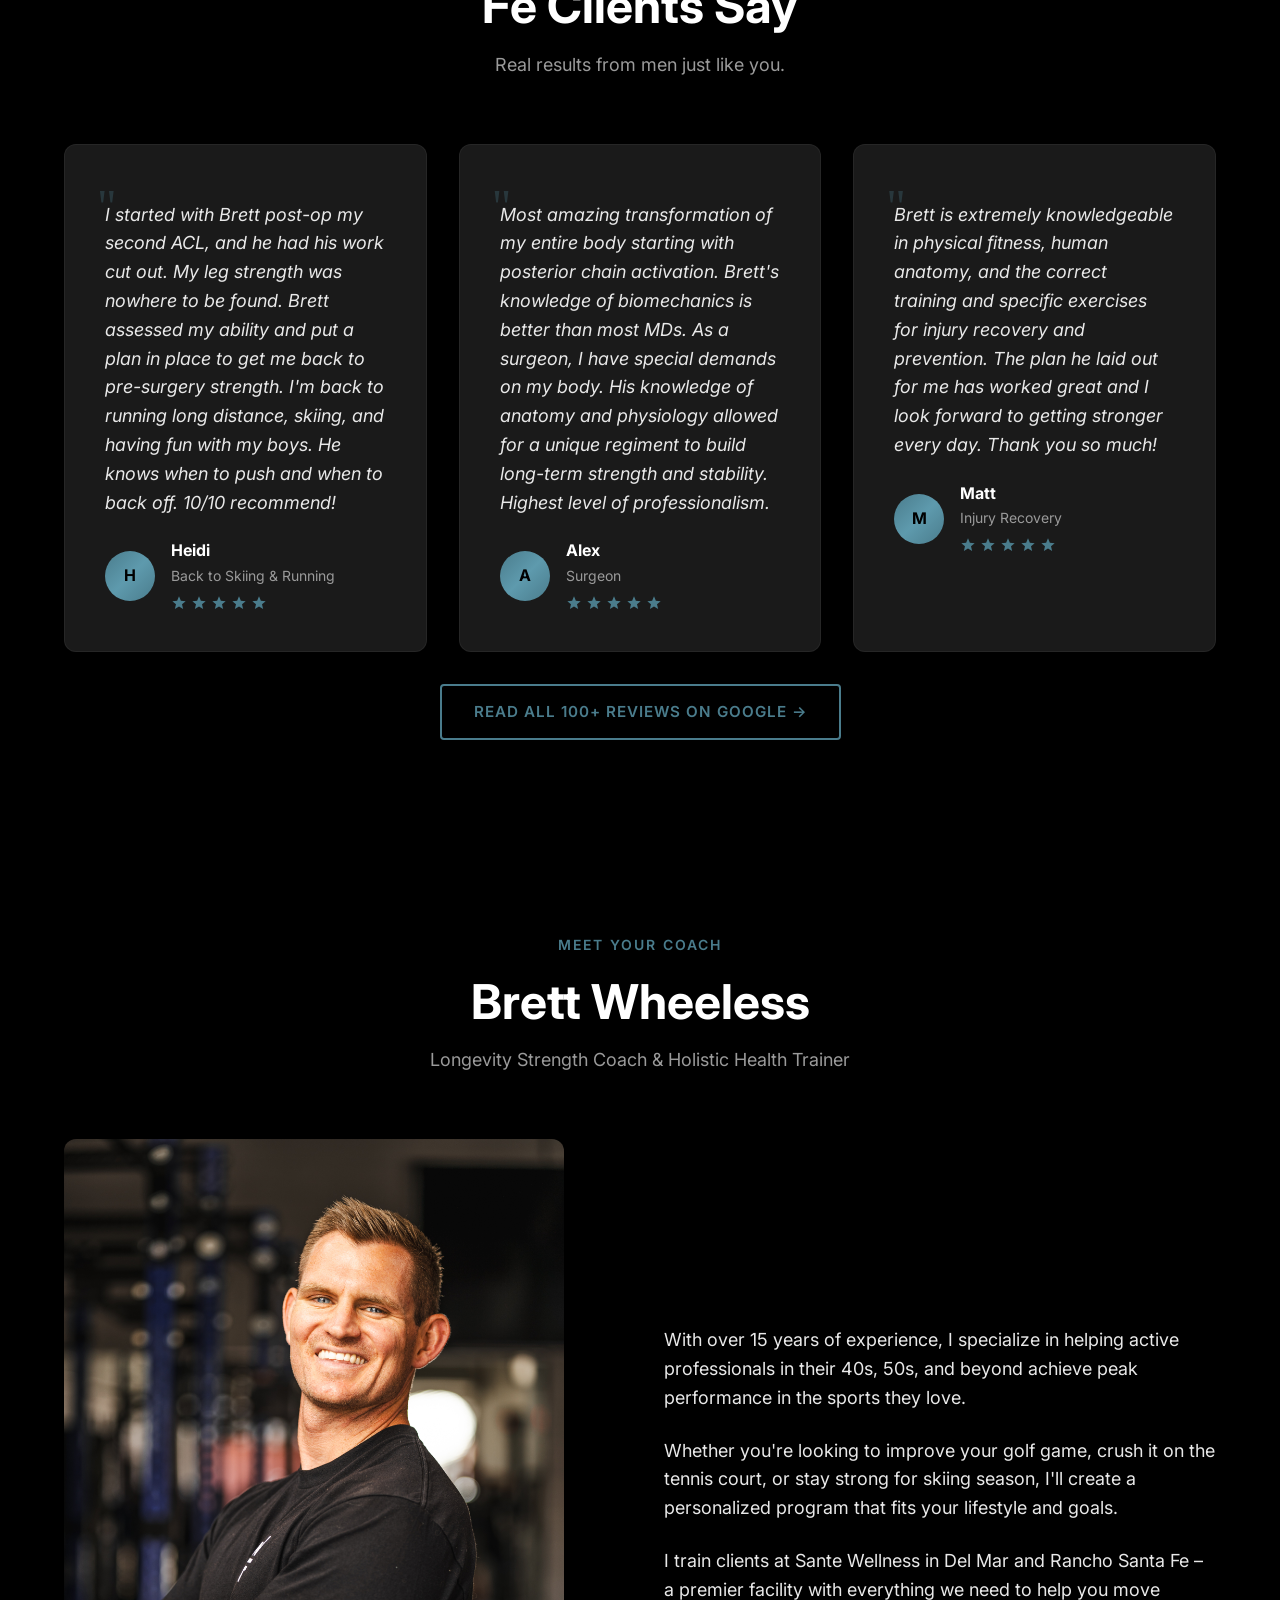
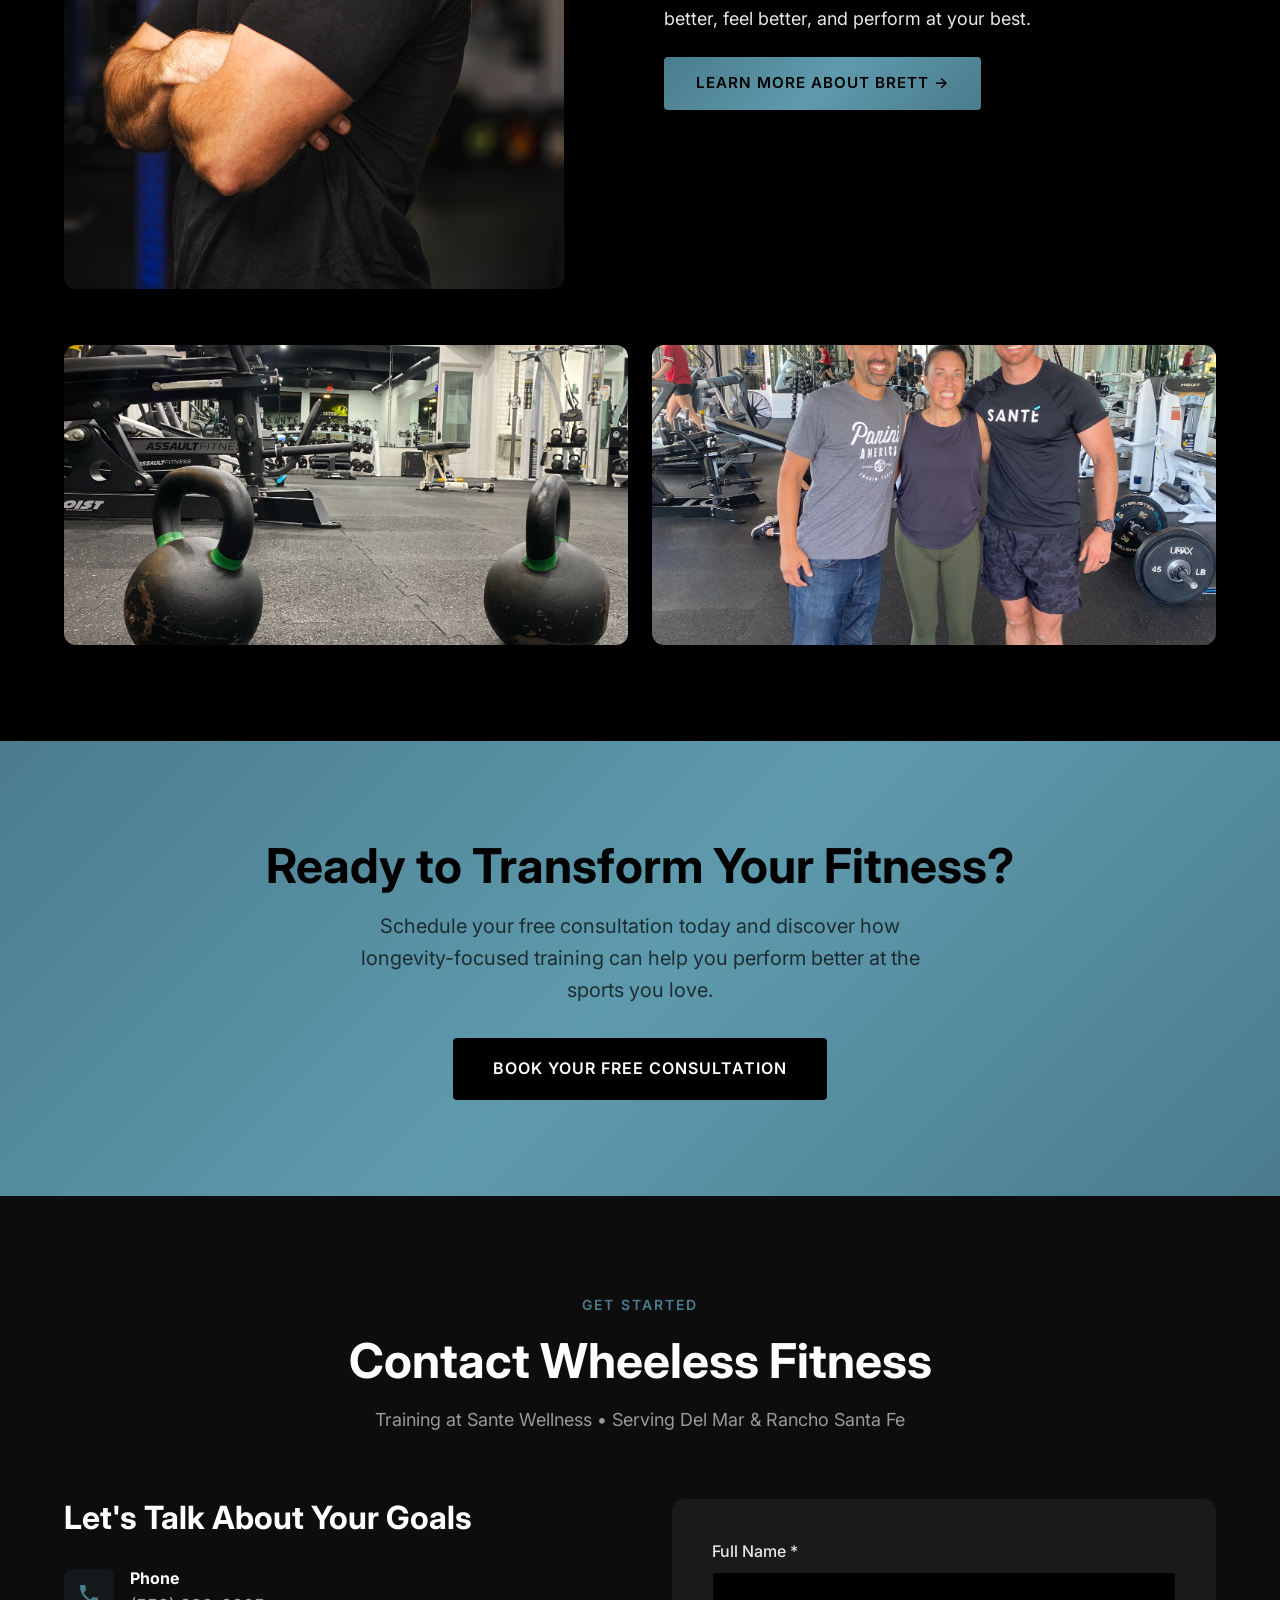
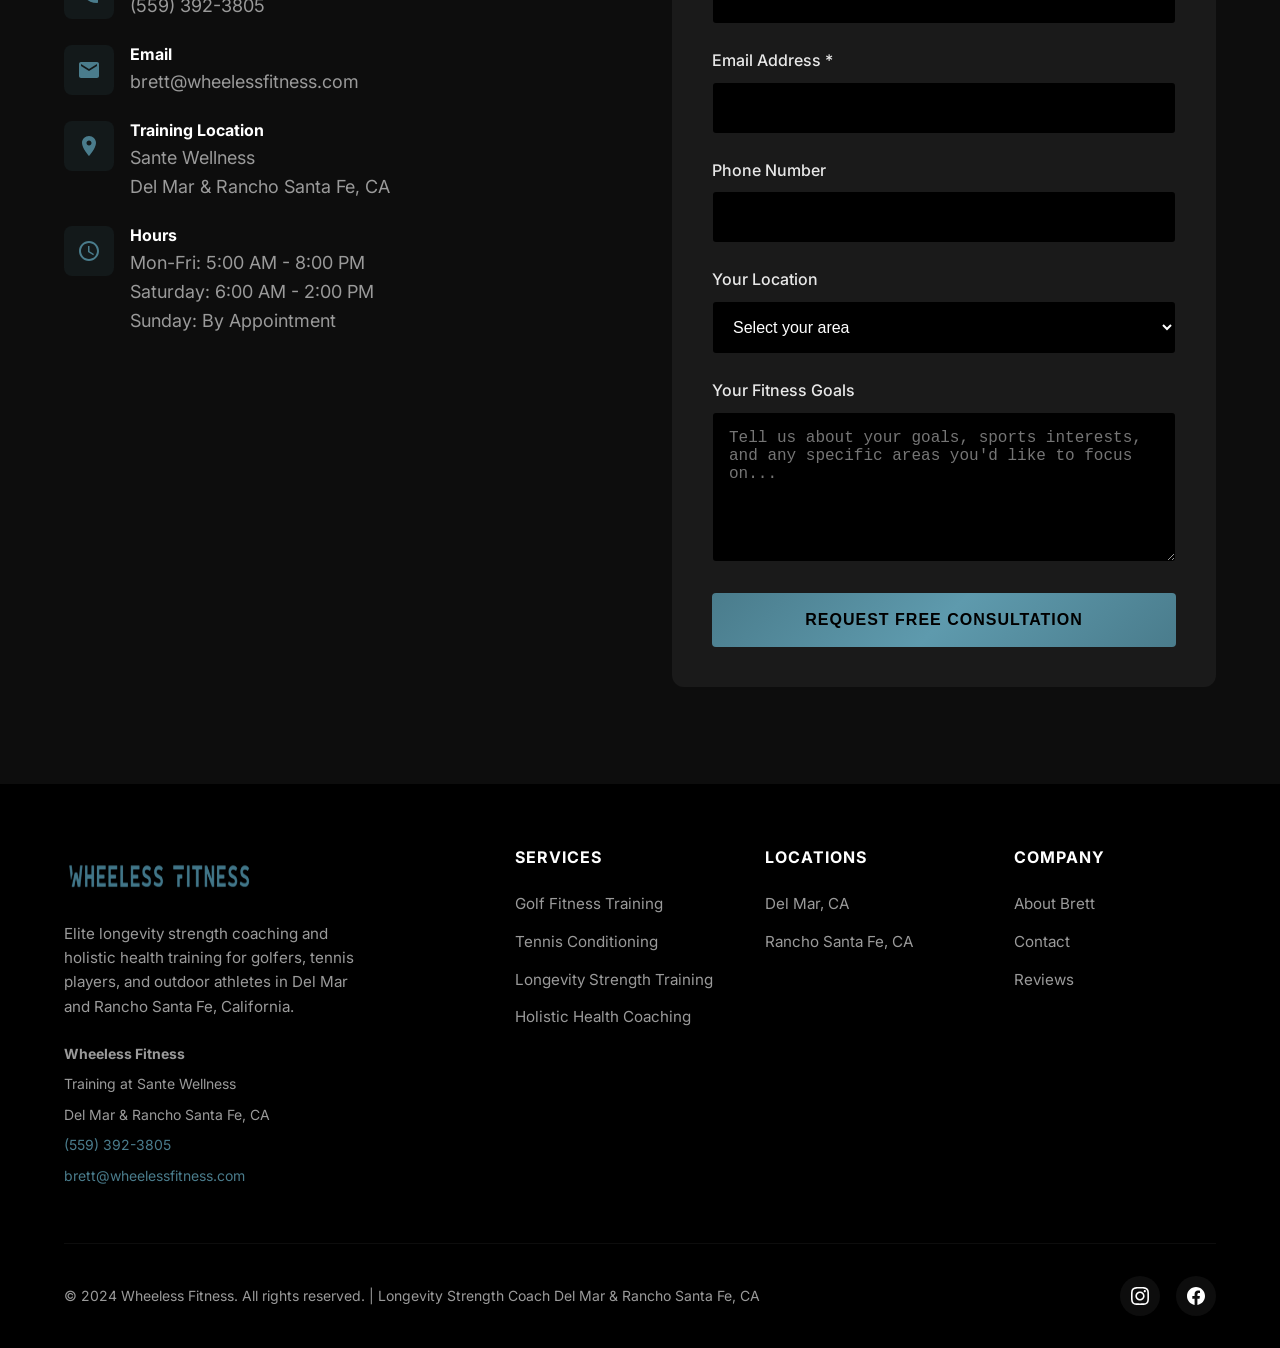
==== commit e525beea: "Replace fake reviews with real Google reviews from Heidi, Alex (surgeon), and Matt" ====
--- a/index.html
+++ b/index.html
@@ -483,12 +483,12 @@
             <div class="testimonials-grid">
                 <div class="testimonial-card">
                     <span class="testimonial-quote">"</span>
-                    <p class="testimonial-text">Working with Brett has been nothing short of life-altering. Simply put, he's the best of the best. I had tremendous anxiety about getting a personal trainer, but all of that disappeared when I met him.</p>
+                    <p class="testimonial-text">I started with Brett post-op my second ACL, and he had his work cut out. My leg strength was nowhere to be found. Brett assessed my ability and put a plan in place to get me back to pre-surgery strength. I'm back to running long distance, skiing, and having fun with my boys. He knows when to push and when to back off. 10/10 recommend!</p>
                     <div class="testimonial-author">
-                        <div class="testimonial-avatar">NB</div>
+                        <div class="testimonial-avatar">H</div>
                         <div class="testimonial-info">
-                            <h4>Naba B.</h4>
-                            <p>Del Mar Resident</p>
+                            <h4>Heidi</h4>
+                            <p>Back to Skiing & Running</p>
                             <div class="stars">
                                 <svg xmlns="http://www.w3.org/2000/svg" viewBox="0 0 24 24"><path d="M12 17.27L18.18 21l-1.64-7.03L22 9.24l-7.19-.61L12 2 9.19 8.63 2 9.24l5.46 4.73L5.82 21z"/></svg>
                                 <svg xmlns="http://www.w3.org/2000/svg" viewBox="0 0 24 24"><path d="M12 17.27L18.18 21l-1.64-7.03L22 9.24l-7.19-.61L12 2 9.19 8.63 2 9.24l5.46 4.73L5.82 21z"/></svg>
@@ -501,12 +501,12 @@
                 </div>
                 <div class="testimonial-card">
                     <span class="testimonial-quote">"</span>
-                    <p class="testimonial-text">At 58, I'm playing the best golf of my life. Brett's training has added 20 yards to my drive and eliminated the back pain that was ruining my game. Worth every penny.</p>
+                    <p class="testimonial-text">Most amazing transformation of my entire body starting with posterior chain activation. Brett's knowledge of biomechanics is better than most MDs. As a surgeon, I have special demands on my body. His knowledge of anatomy and physiology allowed for a unique regiment to build long-term strength and stability. Highest level of professionalism.</p>
                     <div class="testimonial-author">
-                        <div class="testimonial-avatar">MR</div>
+                        <div class="testimonial-avatar">A</div>
                         <div class="testimonial-info">
-                            <h4>Mike R.</h4>
-                            <p>Rancho Santa Fe</p>
+                            <h4>Alex</h4>
+                            <p>Surgeon</p>
                             <div class="stars">
                                 <svg xmlns="http://www.w3.org/2000/svg" viewBox="0 0 24 24"><path d="M12 17.27L18.18 21l-1.64-7.03L22 9.24l-7.19-.61L12 2 9.19 8.63 2 9.24l5.46 4.73L5.82 21z"/></svg>
                                 <svg xmlns="http://www.w3.org/2000/svg" viewBox="0 0 24 24"><path d="M12 17.27L18.18 21l-1.64-7.03L22 9.24l-7.19-.61L12 2 9.19 8.63 2 9.24l5.46 4.73L5.82 21z"/></svg>
@@ -519,12 +519,12 @@
                 </div>
                 <div class="testimonial-card">
                     <span class="testimonial-quote">"</span>
-                    <p class="testimonial-text">Brett's holistic approach to training has completely transformed my health. The sessions at Sante Wellness are incredible, and I've never felt stronger at 52.</p>
+                    <p class="testimonial-text">Brett is extremely knowledgeable in physical fitness, human anatomy, and the correct training and specific exercises for injury recovery and prevention. The plan he laid out for me has worked great and I look forward to getting stronger every day. Thank you so much!</p>
                     <div class="testimonial-author">
-                        <div class="testimonial-avatar">DK</div>
+                        <div class="testimonial-avatar">M</div>
                         <div class="testimonial-info">
-                            <h4>David K.</h4>
-                            <p>Del Mar Executive</p>
+                            <h4>Matt</h4>
+                            <p>Injury Recovery</p>
                             <div class="stars">
                                 <svg xmlns="http://www.w3.org/2000/svg" viewBox="0 0 24 24"><path d="M12 17.27L18.18 21l-1.64-7.03L22 9.24l-7.19-.61L12 2 9.19 8.63 2 9.24l5.46 4.73L5.82 21z"/></svg>
                                 <svg xmlns="http://www.w3.org/2000/svg" viewBox="0 0 24 24"><path d="M12 17.27L18.18 21l-1.64-7.03L22 9.24l-7.19-.61L12 2 9.19 8.63 2 9.24l5.46 4.73L5.82 21z"/></svg>
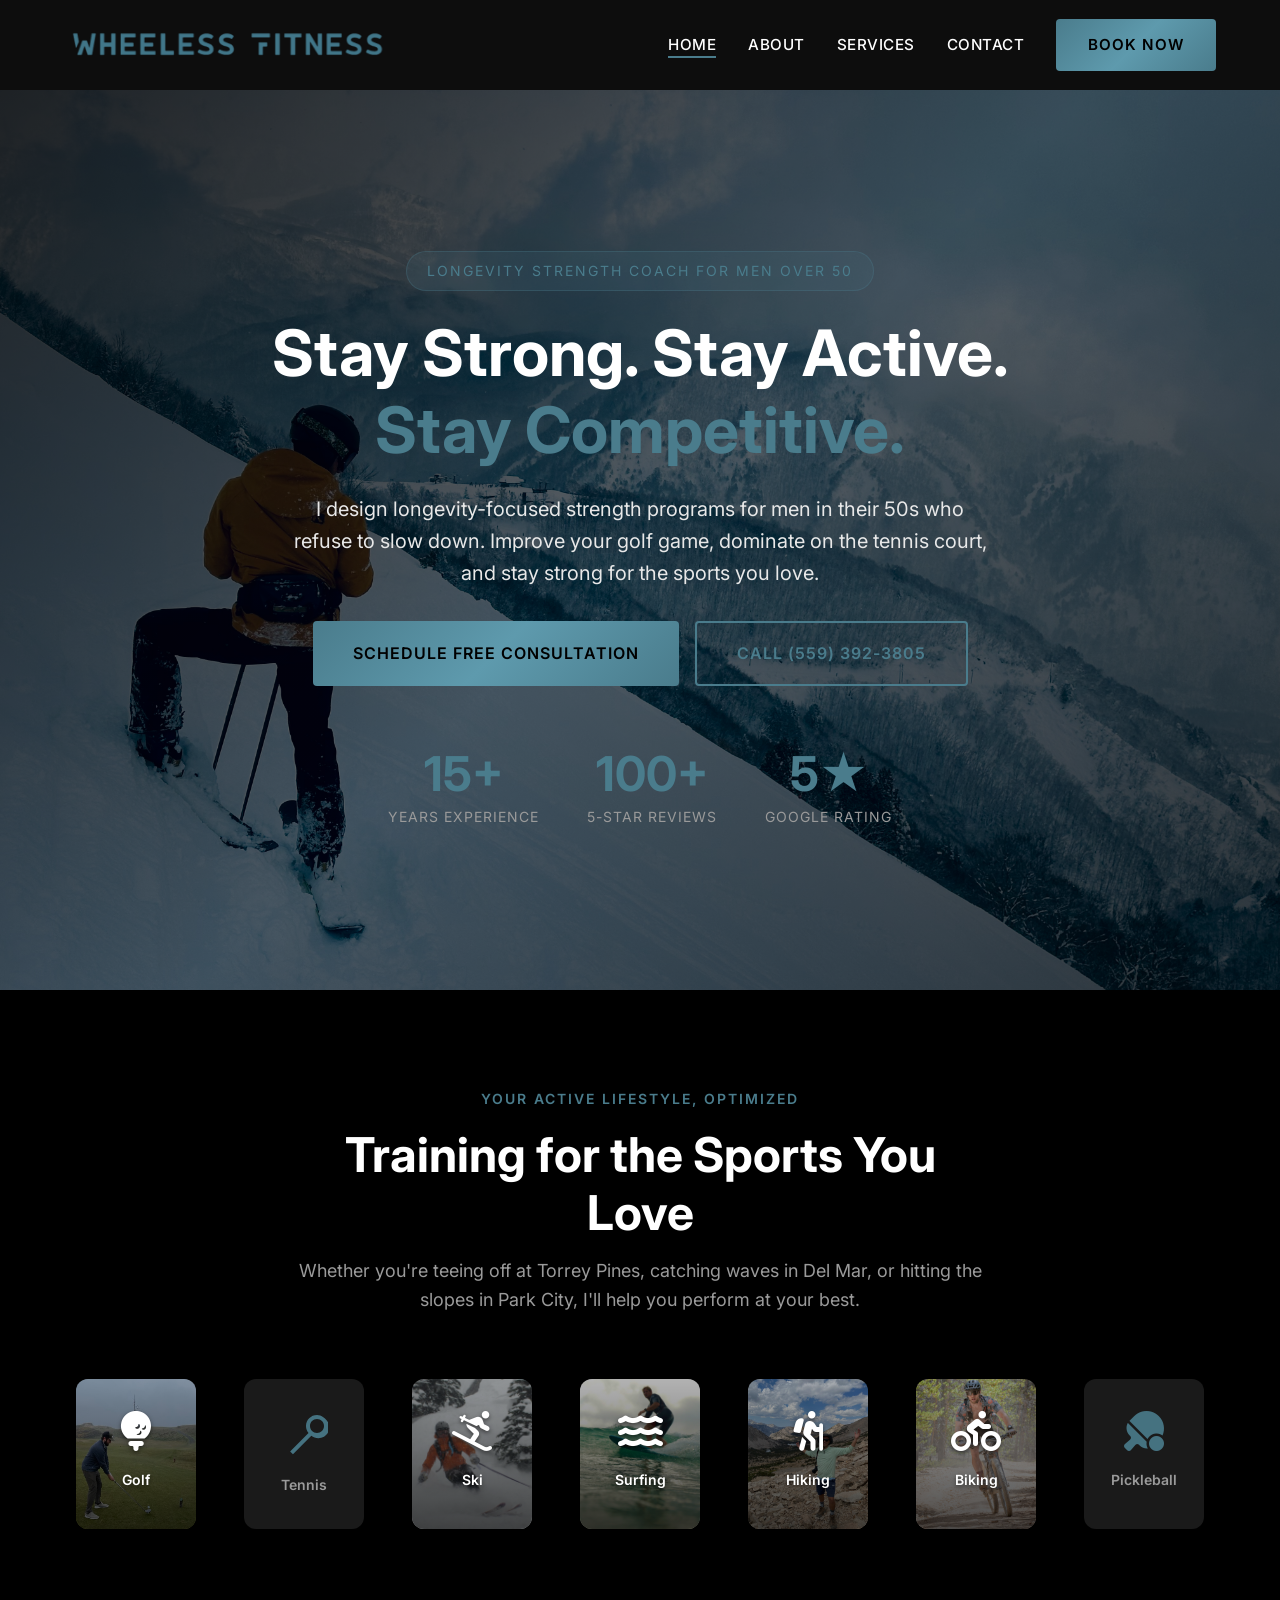
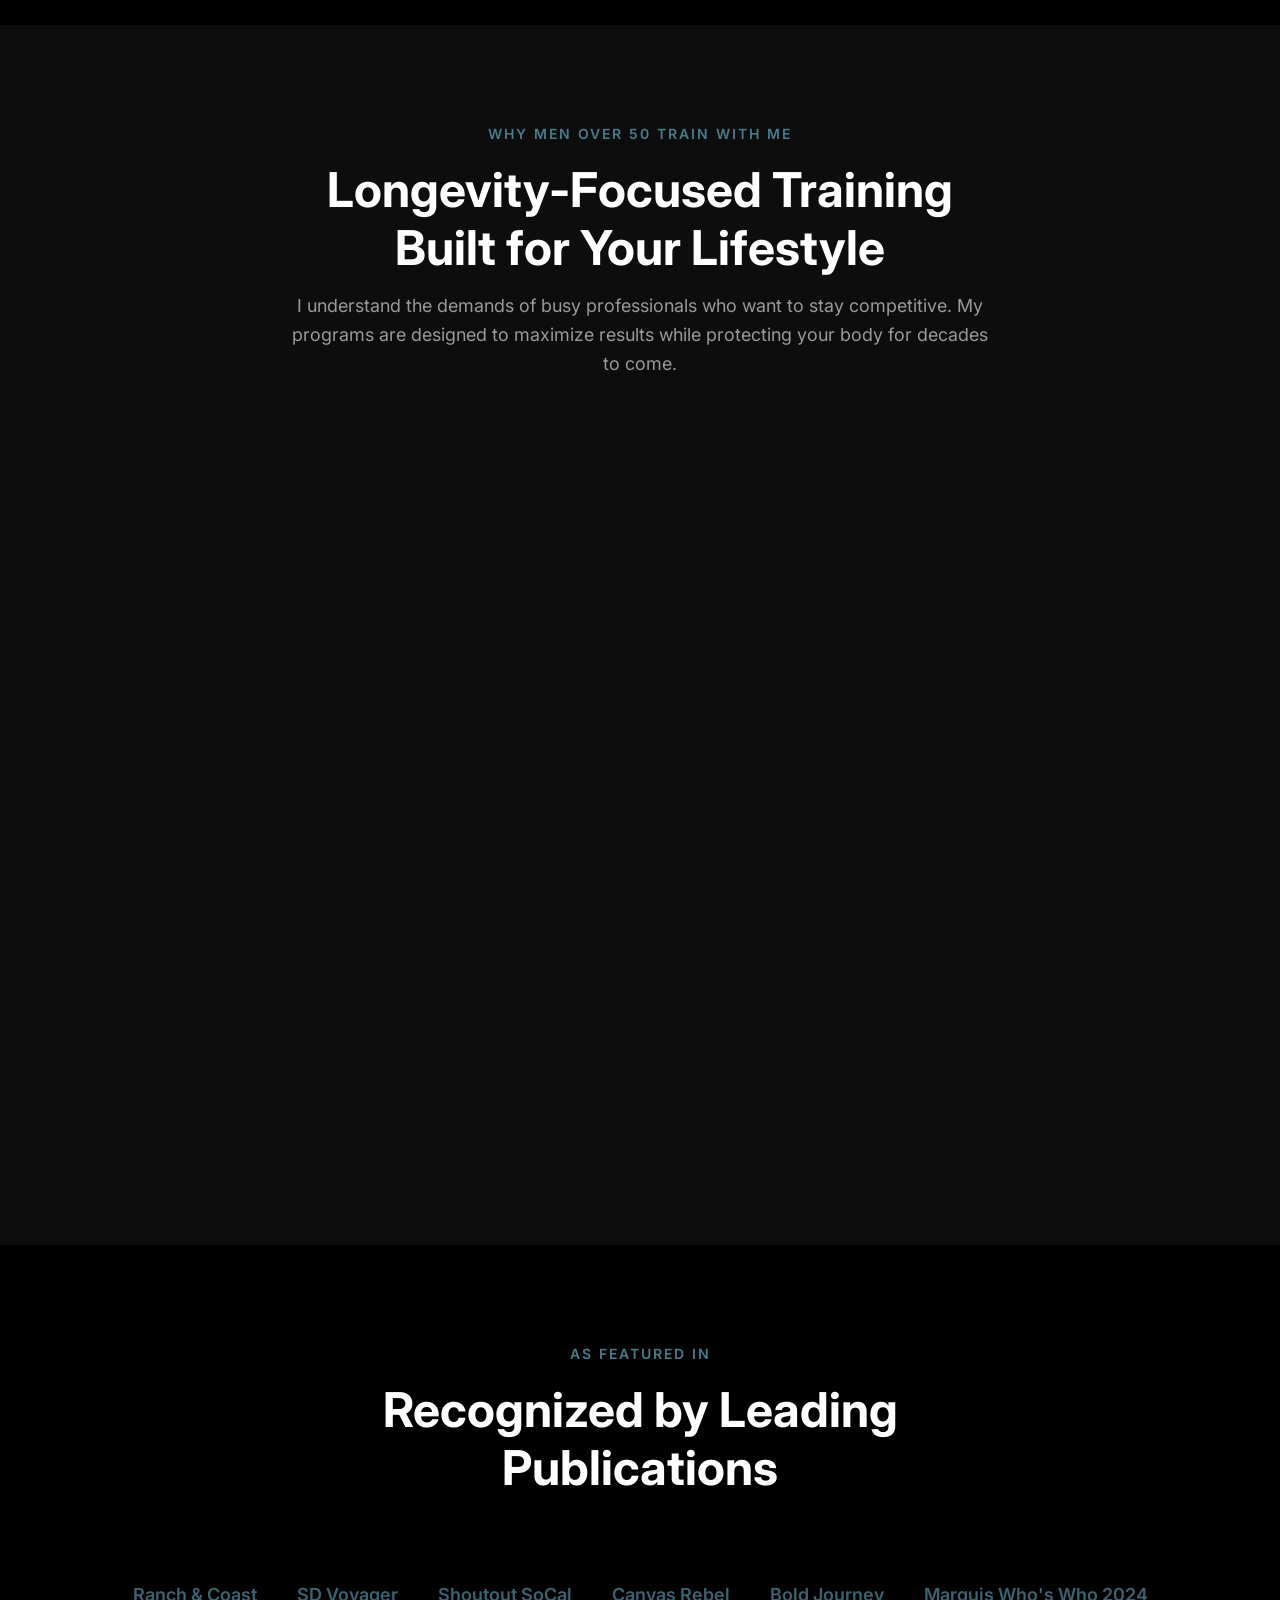
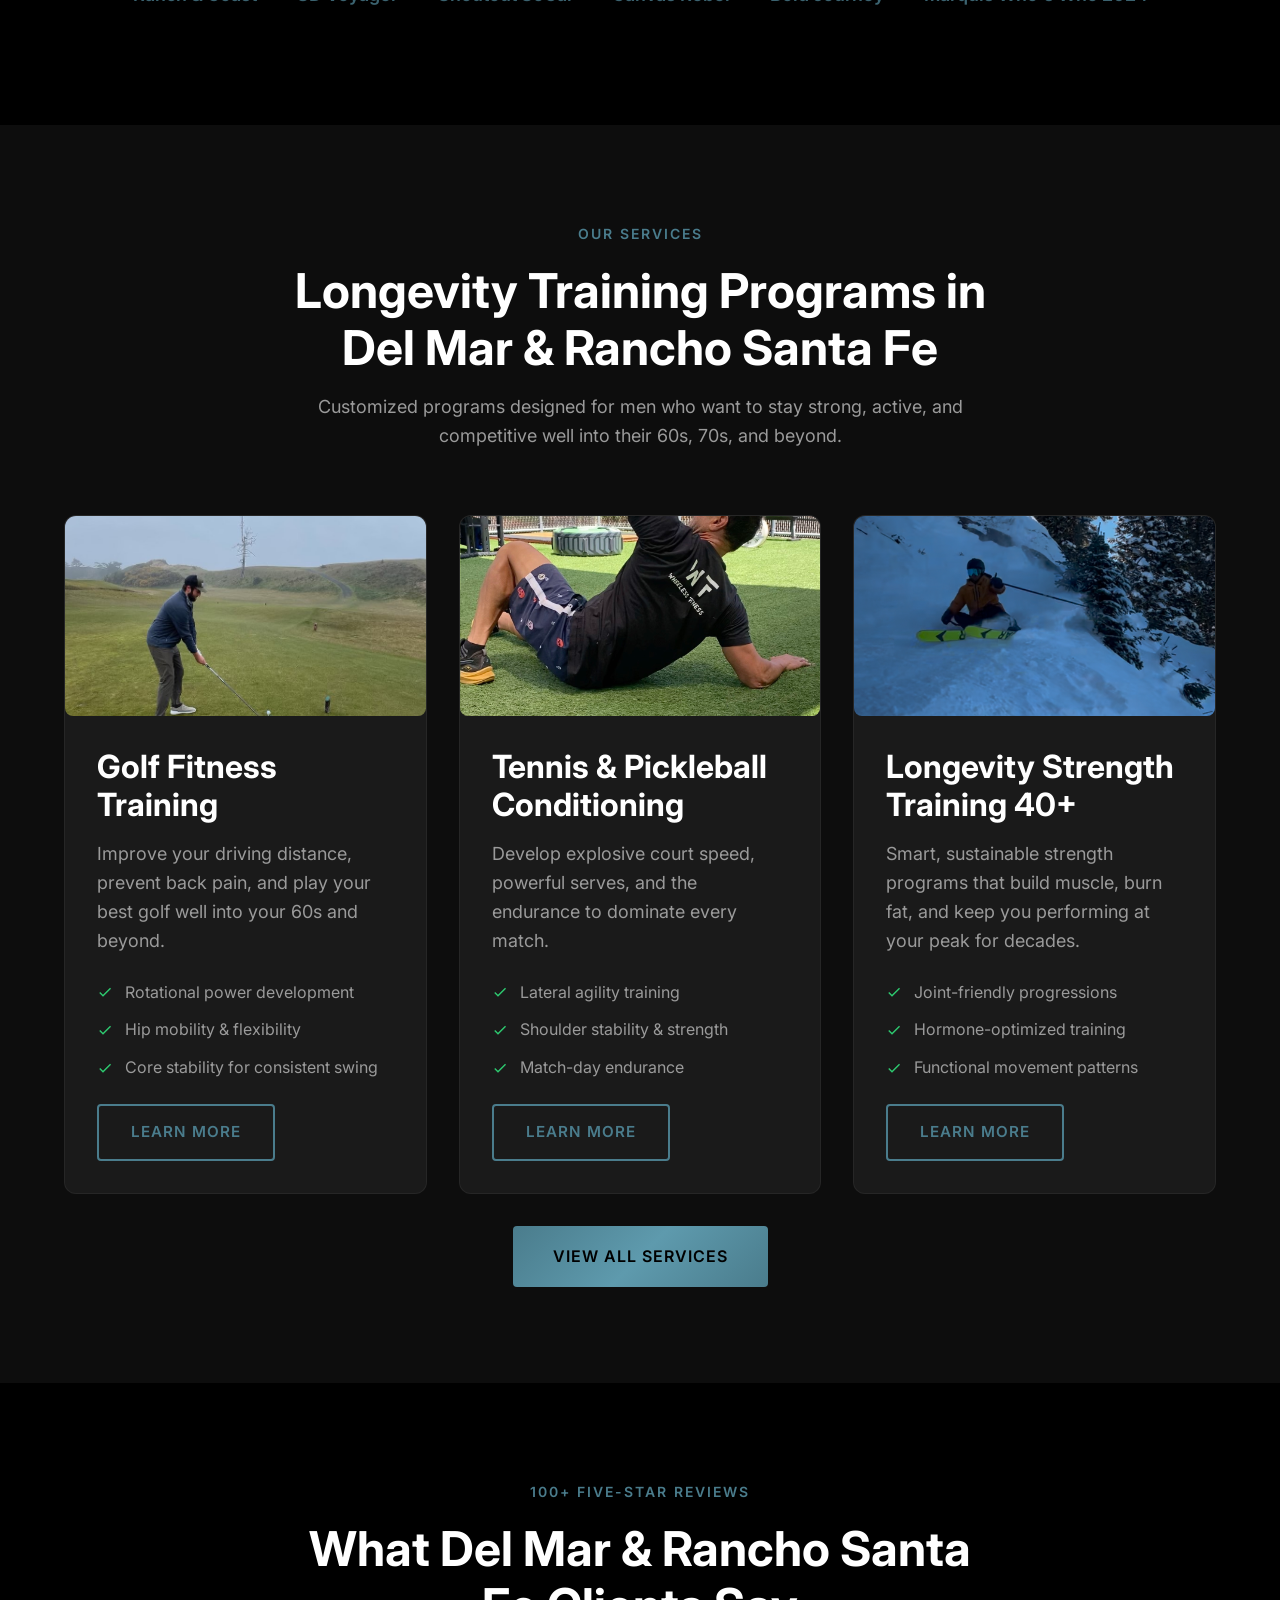
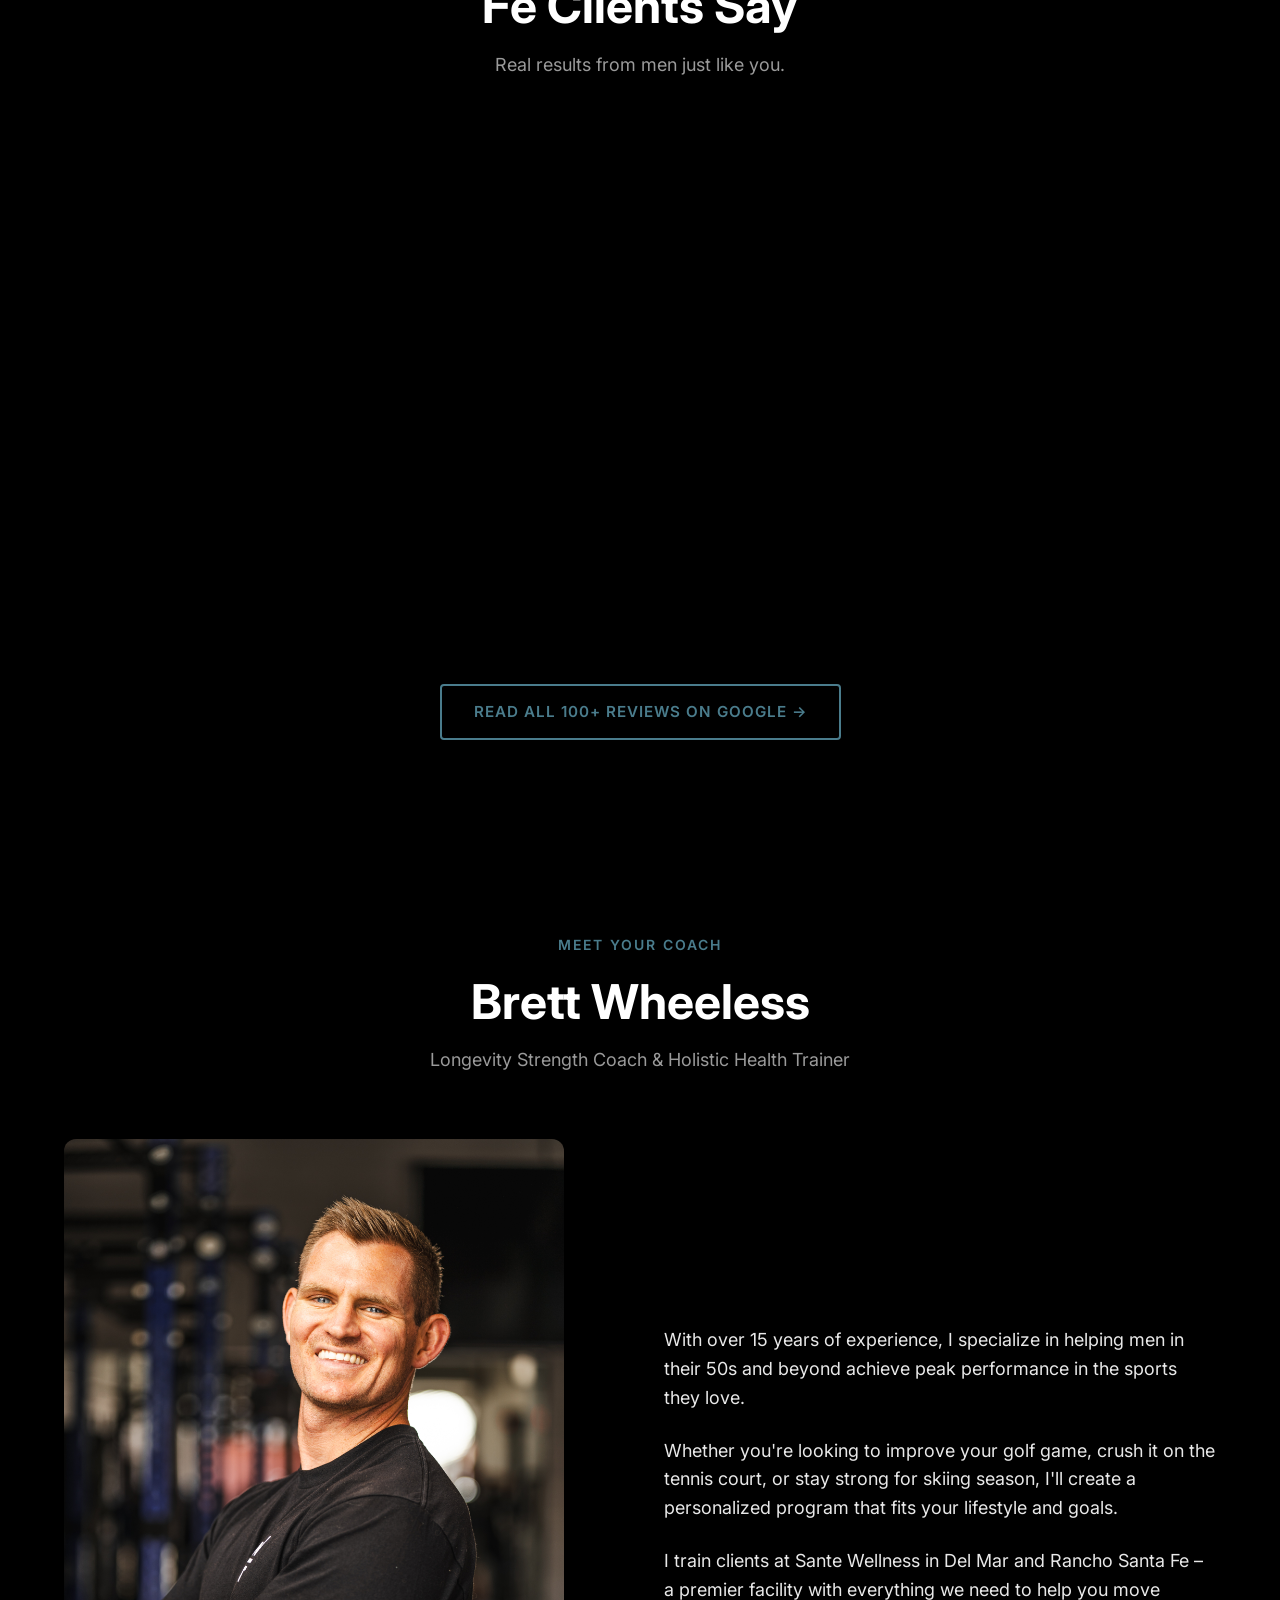
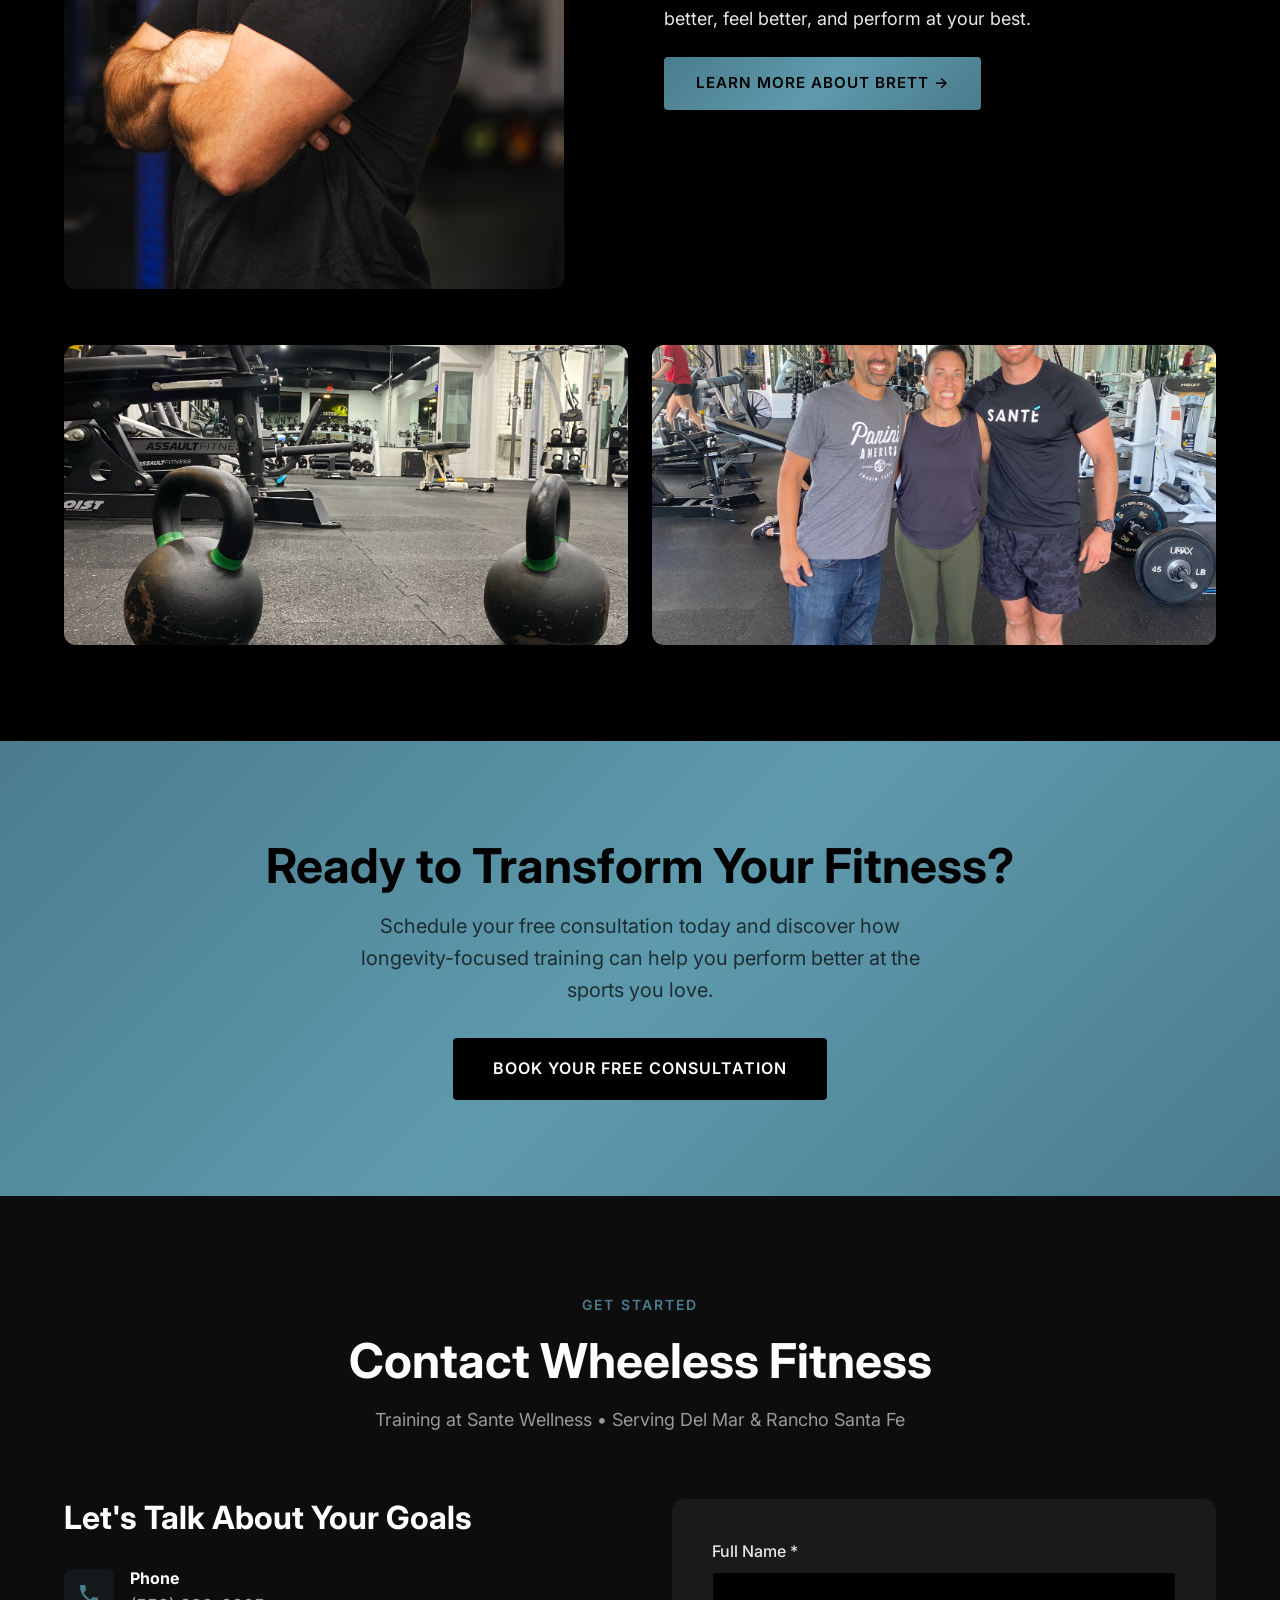
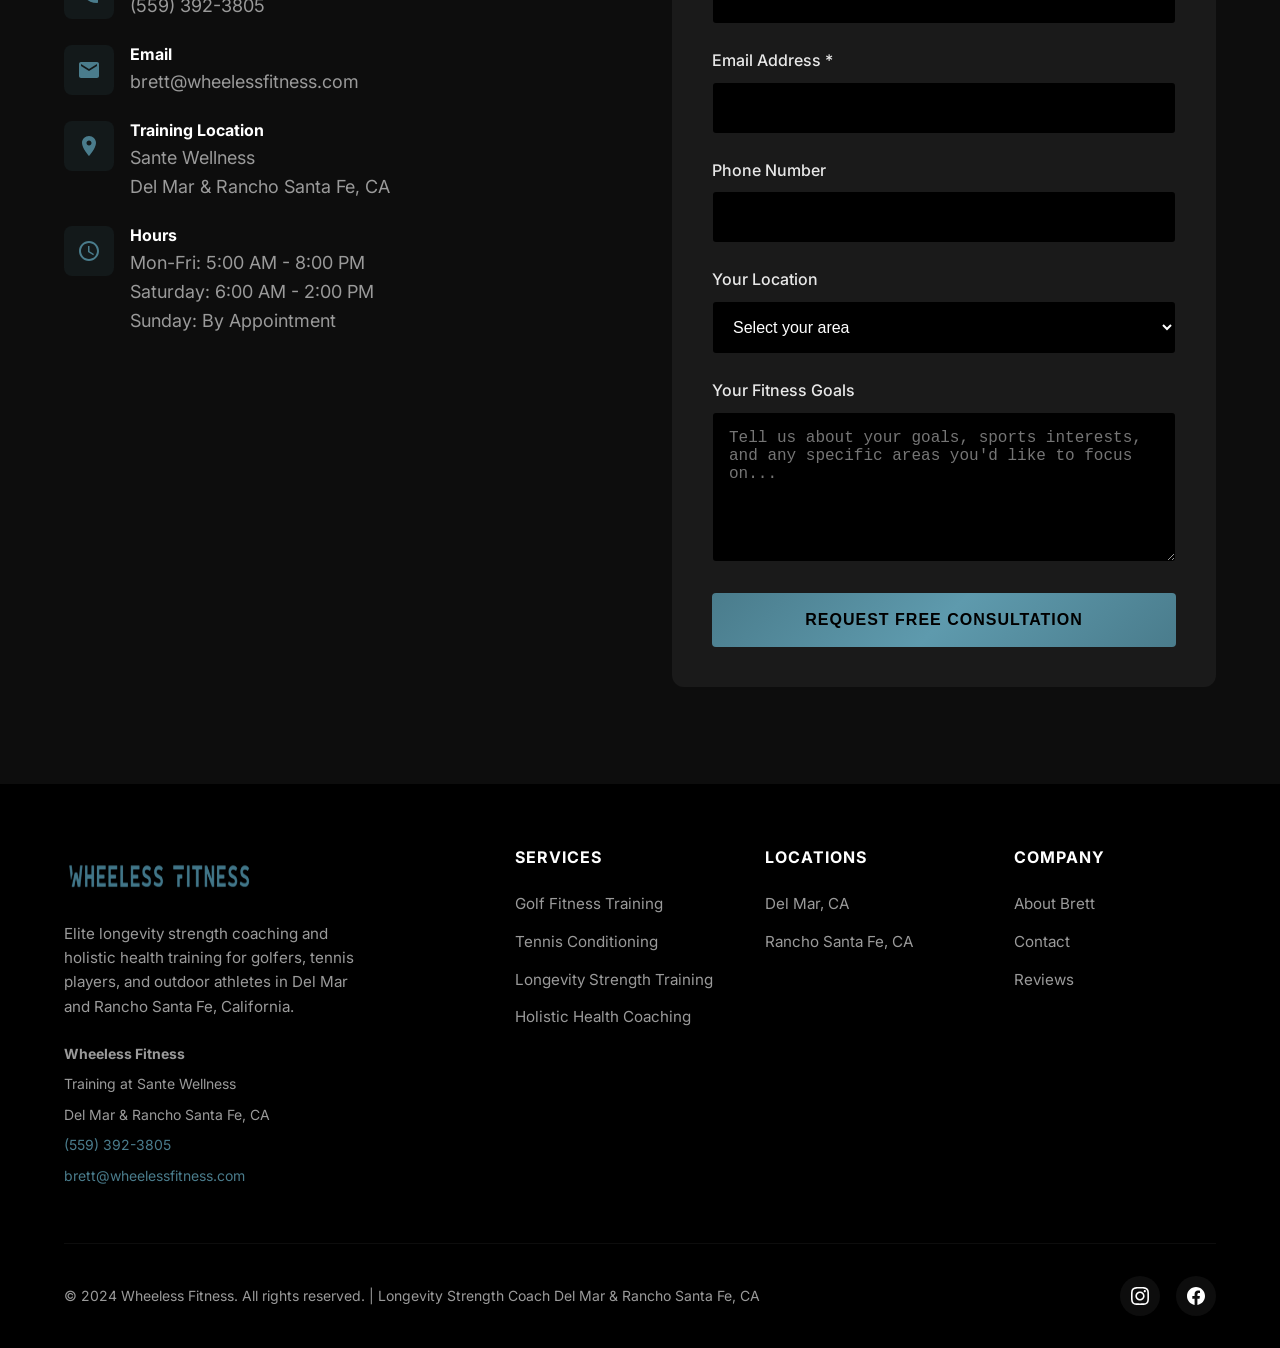
==== commit a6d9e567: "Fix Meet Your Coach section mobile layout - photo on top, text below" ====
--- a/index.html
+++ b/index.html
@@ -550,20 +550,20 @@
                 <h2>Brett Wheeless</h2>
                 <p>Longevity Strength Coach & Holistic Health Trainer</p>
             </div>
-            <div style="display: grid; grid-template-columns: 1fr 1fr; gap: 3rem; align-items: center; margin-top: 2rem;">
-                <div>
-                    <img src="images/brett-headshot.jpg" alt="Brett Wheeless - Personal Trainer Del Mar Rancho Santa Fe" style="width: 100%; max-width: 500px; border-radius: 12px; box-shadow: 0 25px 50px -12px rgba(0, 0, 0, 0.5);">
-                </div>
-                <div>
-                    <p style="font-size: 1.125rem; color: #E8E8E8; margin-bottom: 1.5rem;">With over 15 years of experience, I specialize in helping active professionals in their 40s, 50s, and beyond achieve peak performance in the sports they love.</p>
-                    <p style="font-size: 1.125rem; color: #E8E8E8; margin-bottom: 1.5rem;">Whether you're looking to improve your golf game, crush it on the tennis court, or stay strong for skiing season, I'll create a personalized program that fits your lifestyle and goals.</p>
-                    <p style="font-size: 1.125rem; color: #E8E8E8; margin-bottom: 1.5rem;">I train clients at Sante Wellness in Del Mar and Rancho Santa Fe – a premier facility with everything we need to help you move better, feel better, and perform at your best.</p>
+            <div class="coach-grid">
+                <div class="coach-photo">
+                    <img src="images/brett-headshot.jpg" alt="Brett Wheeless - Personal Trainer Del Mar Rancho Santa Fe">
+                </div>
+                <div class="coach-bio">
+                    <p>With over 15 years of experience, I specialize in helping men in their 50s and beyond achieve peak performance in the sports they love.</p>
+                    <p>Whether you're looking to improve your golf game, crush it on the tennis court, or stay strong for skiing season, I'll create a personalized program that fits your lifestyle and goals.</p>
+                    <p>I train clients at Sante Wellness in Del Mar and Rancho Santa Fe – a premier facility with everything we need to help you move better, feel better, and perform at your best.</p>
                     <a href="about.html" class="btn btn-primary">Learn More About Brett →</a>
                 </div>
             </div>
-            <div style="display: grid; grid-template-columns: 1fr 1fr; gap: 1.5rem; margin-top: 3rem;">
-                <img src="images/sante-gym.jpg" alt="Sante Wellness Gym Del Mar" style="width: 100%; border-radius: 12px; height: 300px; object-fit: cover;">
-                <img src="images/sante-clients.jpg" alt="Brett Wheeless with clients at Sante Wellness" style="width: 100%; border-radius: 12px; height: 300px; object-fit: cover;">
+            <div class="gym-photos">
+                <img src="images/sante-gym.jpg" alt="Sante Wellness Gym Del Mar">
+                <img src="images/sante-clients.jpg" alt="Brett Wheeless with clients at Sante Wellness">
             </div>
         </div>
     </section>
--- a/css/style.css
+++ b/css/style.css
@@ -1097,3 +1097,68 @@
 .mt-2 { margin-top: 2rem; }
 .mb-2 { margin-bottom: 2rem; }
 .py-2 { padding-top: 2rem; padding-bottom: 2rem; }
+
+/* Meet Your Coach Section - Mobile Responsive */
+.coach-grid {
+  display: grid;
+  grid-template-columns: 1fr 1fr;
+  gap: 3rem;
+  align-items: center;
+  margin-top: 2rem;
+}
+
+.coach-photo img {
+  width: 100%;
+  max-width: 500px;
+  border-radius: 12px;
+  box-shadow: 0 25px 50px -12px rgba(0, 0, 0, 0.5);
+}
+
+.coach-bio p {
+  font-size: 1.125rem;
+  color: #E8E8E8;
+  margin-bottom: 1.5rem;
+}
+
+.gym-photos {
+  display: grid;
+  grid-template-columns: 1fr 1fr;
+  gap: 1.5rem;
+  margin-top: 3rem;
+}
+
+.gym-photos img {
+  width: 100%;
+  border-radius: 12px;
+  height: 300px;
+  object-fit: cover;
+}
+
+@media (max-width: 768px) {
+  .coach-grid {
+    grid-template-columns: 1fr;
+    text-align: center;
+  }
+  
+  .coach-photo {
+    display: flex;
+    justify-content: center;
+    margin-bottom: 1rem;
+  }
+  
+  .coach-photo img {
+    max-width: 300px;
+  }
+  
+  .coach-bio {
+    text-align: left;
+  }
+  
+  .gym-photos {
+    grid-template-columns: 1fr;
+  }
+  
+  .gym-photos img {
+    height: 250px;
+  }
+}
